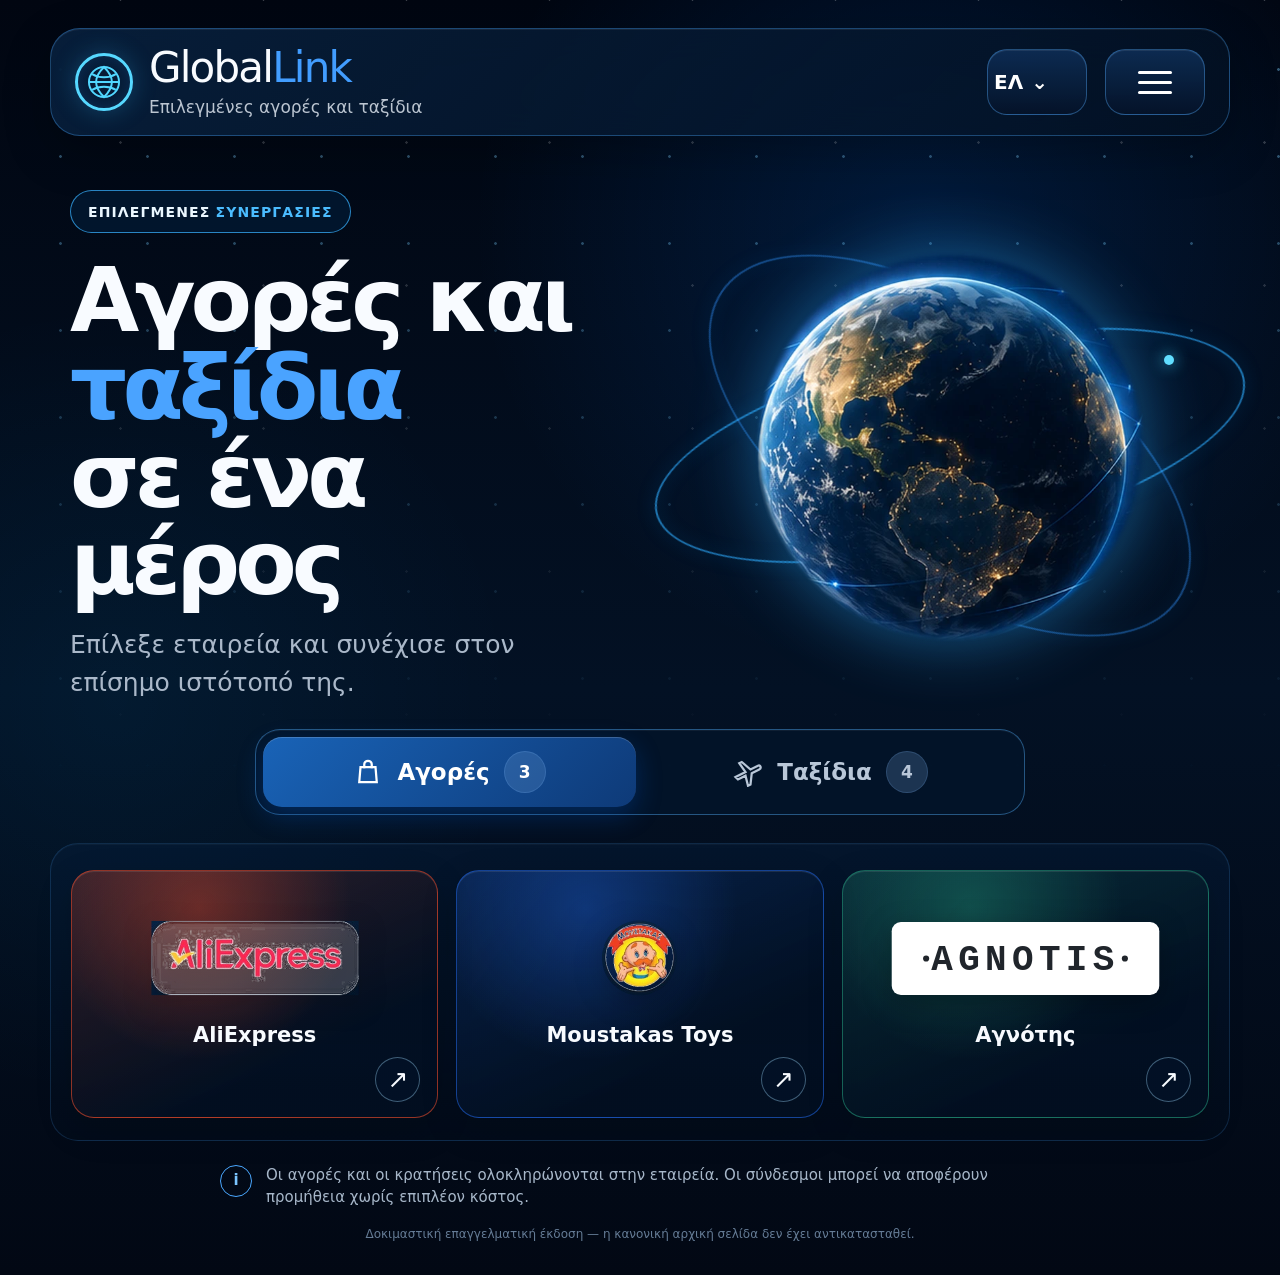
==== professional-preview/index.html @ a0461f08 "Προσθήκη επαγγελματικής δοκιμαστικής έκδοσης" ====
<!doctype html>
<html lang="el">
<head>
  <meta charset="utf-8">
  <meta name="viewport" content="width=device-width, initial-scale=1, viewport-fit=cover">
  <meta name="theme-color" content="#020b18">
  <meta name="description" content="GlobalLink — Επιλεγμένες αγορές και ταξίδια σε ένα μέρος.">
  <title>GlobalLink — Αγορές & Ταξίδια</title>

  <style>
    :root{
      --bg:#020814;
      --panel:rgba(6,27,55,.78);
      --line:rgba(75,171,255,.34);
      --strong-line:rgba(93,202,255,.70);
      --text:#f8fbff;
      --muted:#aab8c9;
      --blue:#399dff;
      --cyan:#55dcff;
      --ease:cubic-bezier(.2,.8,.2,1);
    }

    *{box-sizing:border-box}

    html{scroll-behavior:smooth}

    body{
      margin:0;
      min-height:100vh;
      color:var(--text);
      font-family:Inter,ui-sans-serif,system-ui,-apple-system,BlinkMacSystemFont,"Segoe UI",Arial,sans-serif;
      background:
        radial-gradient(circle at 72% 18%,rgba(0,116,255,.16),transparent 28rem),
        radial-gradient(circle at 9% 55%,rgba(0,180,255,.06),transparent 25rem),
        linear-gradient(180deg,#010611 0%,#031124 54%,#020814 100%);
      overflow-x:hidden;
    }

    body::before{
      content:"";
      position:fixed;
      inset:0;
      z-index:-1;
      pointer-events:none;
      opacity:.58;
      background-image:
        radial-gradient(circle,rgba(124,207,255,.78) 0 1px,transparent 1.7px),
        radial-gradient(circle,rgba(255,255,255,.40) 0 1px,transparent 1.5px);
      background-size:87px 87px,143px 143px;
      background-position:17px 26px,49px 71px;
      mask-image:linear-gradient(to bottom,#000,transparent 88%);
      animation:stars 55s linear infinite;
    }

    @keyframes stars{
      to{background-position:104px 113px,192px 214px}
    }

    a{color:inherit;text-decoration:none}
    button{font:inherit}

    .page{
      width:min(1180px,calc(100% - 34px));
      margin:0 auto;
      padding:28px 0 34px;
      position:relative;
    }

    .topbar{
      min-height:104px;
      display:flex;
      align-items:center;
      justify-content:space-between;
      gap:20px;
      padding:18px 24px;
      border:1px solid var(--line);
      border-radius:30px;
      background:linear-gradient(135deg,rgba(8,34,65,.84),rgba(3,17,35,.70));
      box-shadow:inset 0 1px 0 rgba(255,255,255,.07),0 16px 46px rgba(0,0,0,.25);
      backdrop-filter:blur(18px);
    }

    .brand{
      display:flex;
      align-items:center;
      gap:16px;
      min-width:0;
    }

    .brand-mark{
      width:58px;
      height:58px;
      flex:0 0 auto;
      display:grid;
      place-items:center;
      border-radius:50%;
      border:3px solid #56d8ff;
      color:#51d7ff;
      box-shadow:0 0 25px rgba(53,190,255,.25),inset 0 0 14px rgba(45,145,255,.15);
    }

    .brand-mark svg{width:38px;height:38px}

    .brand-title{
      margin:0;
      font-size:clamp(28px,4vw,42px);
      line-height:1;
      font-weight:520;
      letter-spacing:-1.8px;
      white-space:nowrap;
    }

    .brand-title span{color:#429dff}

    .brand-subtitle{
      margin:8px 0 0;
      color:#bbc5d1;
      font-size:17px;
    }

    .actions{
      display:flex;
      align-items:center;
      gap:18px;
    }

    .control{
      height:66px;
      min-width:100px;
      border:1px solid rgba(84,175,255,.38);
      border-radius:20px;
      color:#fff;
      background:linear-gradient(180deg,rgba(15,49,91,.82),rgba(5,20,42,.88));
      box-shadow:inset 0 1px 0 rgba(255,255,255,.08);
      display:grid;
      place-items:center;
      cursor:pointer;
      -webkit-tap-highlight-color:transparent;
    }

    .language{
      display:flex;
      gap:8px;
      align-items:center;
      font-size:20px;
      font-weight:750;
    }

    .menu-lines{
      width:34px;
      display:grid;
      gap:7px;
    }

    .menu-lines i{
      height:3px;
      border-radius:10px;
      background:#fff;
      display:block;
    }

    .hero{
      display:grid;
      grid-template-columns:minmax(0,1fr) minmax(380px,.92fr);
      align-items:center;
      gap:54px;
      min-height:440px;
      padding:54px 20px 28px;
    }

    .eyebrow{
      display:inline-flex;
      align-items:center;
      height:43px;
      padding:0 17px;
      border:1px solid rgba(58,178,255,.72);
      border-radius:999px;
      color:#eaf7ff;
      background:rgba(3,29,59,.62);
      font-size:14px;
      font-weight:800;
      letter-spacing:.08em;
    }

    .eyebrow b{
      margin-left:5px;
      color:#4bbcff;
    }

    .hero h1{
      max-width:620px;
      margin:24px 0 18px;
      font-size:clamp(54px,7vw,90px);
      line-height:.98;
      letter-spacing:-.055em;
      font-weight:770;
    }

    .hero h1 span{
      display:block;
      color:#4aa3ff;
    }

    .hero p{
      max-width:540px;
      margin:0;
      color:var(--muted);
      font-size:clamp(18px,2.1vw,25px);
      line-height:1.5;
    }

    .globe-stage{
      position:relative;
      min-height:390px;
      display:grid;
      place-items:center;
    }

    .globe{
      position:relative;
      z-index:3;
      width:min(410px,42vw);
      aspect-ratio:1;
      border-radius:50%;
      filter:drop-shadow(0 0 34px rgba(43,174,255,.48));
      animation:earthTurn 42s linear infinite,earthFloat 6s ease-in-out infinite;
      user-select:none;
      pointer-events:none;
    }

    @keyframes earthTurn{
      to{transform:rotate(360deg)}
    }

    @keyframes earthFloat{
      50%{translate:0 -8px}
    }

    .orbit{
      position:absolute;
      z-index:2;
      width:116%;
      height:48%;
      border:2px solid rgba(48,174,255,.64);
      border-radius:50%;
      transform:rotate(-13deg);
      filter:drop-shadow(0 0 8px rgba(0,150,255,.64));
      animation:orbitPulse 5s ease-in-out infinite;
    }

    .orbit.second{
      width:106%;
      height:66%;
      transform:rotate(34deg);
      border-color:rgba(52,149,255,.42);
      animation-delay:-2.5s;
    }

    @keyframes orbitPulse{
      50%{opacity:.55;filter:drop-shadow(0 0 14px rgba(0,170,255,.75))}
    }

    .orbit-dot{
      position:absolute;
      z-index:4;
      top:28%;
      right:7%;
      width:10px;
      height:10px;
      border-radius:50%;
      background:#61deff;
      box-shadow:0 0 15px #37cfff;
    }

    .tabs{
      width:min(770px,100%);
      margin:0 auto 28px;
      display:grid;
      grid-template-columns:1fr 1fr;
      gap:8px;
      padding:7px;
      border:1px solid rgba(86,178,255,.42);
      border-radius:25px;
      background:rgba(4,21,43,.72);
      box-shadow:inset 0 1px 0 rgba(255,255,255,.05);
    }

    .tab{
      min-height:70px;
      border:0;
      border-radius:19px;
      color:#b9c7d8;
      background:transparent;
      display:flex;
      align-items:center;
      justify-content:center;
      gap:14px;
      font-size:23px;
      font-weight:750;
      cursor:pointer;
      transition:.3s var(--ease);
      -webkit-tap-highlight-color:transparent;
    }

    .tab.active{
      color:#fff;
      background:linear-gradient(135deg,#1963b7,#0e3a78);
      box-shadow:inset 0 1px 0 rgba(255,255,255,.18),0 9px 26px rgba(0,94,219,.28);
    }

    .tab svg{width:30px;height:30px}

    .count{
      min-width:42px;
      height:42px;
      padding:0 12px;
      display:grid;
      place-items:center;
      border-radius:999px;
      background:rgba(112,160,214,.24);
      border:1px solid rgba(127,189,255,.18);
      font-size:17px;
    }

    .partners{
      padding:26px 20px 22px;
      border:1px solid rgba(73,160,241,.18);
      border-radius:28px;
      background:linear-gradient(180deg,rgba(6,30,60,.46),rgba(3,15,31,.38));
      box-shadow:inset 0 1px 0 rgba(255,255,255,.03);
    }

    .grid{
      display:grid;
      gap:18px;
      animation:panelIn .38s var(--ease);
    }

    .shopping{grid-template-columns:repeat(3,1fr)}
    .travel{grid-template-columns:repeat(2,1fr)}
    .grid[hidden]{display:none}

    @keyframes panelIn{
      from{opacity:0;transform:translateY(10px)}
      to{opacity:1;transform:none}
    }

    .card{
      --accent:40,151,255;
      position:relative;
      min-height:248px;
      padding:26px 26px 58px;
      overflow:hidden;
      isolation:isolate;
      display:flex;
      flex-direction:column;
      align-items:center;
      justify-content:center;
      border:1px solid rgba(var(--accent),.58);
      border-radius:23px;
      background:
        radial-gradient(circle at 35% 15%,rgba(var(--accent),.34),transparent 48%),
        linear-gradient(155deg,rgba(var(--accent),.20),rgba(2,16,34,.88) 70%);
      box-shadow:inset 0 1px 0 rgba(255,255,255,.09),0 12px 35px rgba(0,0,0,.18);
      transition:.32s var(--ease);
      -webkit-tap-highlight-color:transparent;
    }

    .card::before{
      content:"";
      position:absolute;
      inset:0;
      pointer-events:none;
      background:linear-gradient(115deg,transparent 18%,rgba(255,255,255,.11) 34%,transparent 48%);
      transform:translateX(-120%);
      transition:transform .7s var(--ease);
    }

    .card:hover{
      transform:translateY(-5px);
      filter:brightness(1.06);
      box-shadow:inset 0 1px 0 rgba(255,255,255,.13),0 18px 38px rgba(0,0,0,.28),0 0 28px rgba(var(--accent),.11);
    }

    .card:hover::before{transform:translateX(120%)}
    .card:active{transform:scale(.98)}

    .logo{
      width:min(86%,270px);
      height:98px;
      display:grid;
      place-items:center;
    }

    .logo img{
      max-width:100%;
      max-height:82px;
      object-fit:contain;
      filter:drop-shadow(0 8px 14px rgba(0,0,0,.28));
    }

    .company{
      margin-top:16px;
      font-size:21px;
      font-weight:650;
      text-align:center;
    }

    .go{
      position:absolute;
      right:17px;
      bottom:15px;
      width:45px;
      height:45px;
      border:1px solid rgba(161,218,255,.38);
      border-radius:50%;
      display:grid;
      place-items:center;
      font-size:25px;
      background:rgba(3,20,42,.48);
    }

    .info{
      max-width:840px;
      margin:24px auto 0;
      display:flex;
      align-items:flex-start;
      justify-content:center;
      gap:14px;
      color:#a7b7c9;
      font-size:15px;
      line-height:1.45;
    }

    .info i{
      width:32px;
      height:32px;
      flex:0 0 auto;
      display:grid;
      place-items:center;
      border:1px solid #4ba8ff;
      border-radius:50%;
      color:#7bc5ff;
      font-style:normal;
      font-weight:800;
    }

    .preview-note{
      margin:18px 0 0;
      color:#657c96;
      text-align:center;
      font-size:12px;
    }

    @media(max-width:820px){
      .page{
        width:min(100% - 22px,680px);
        padding-top:12px;
      }

      .topbar{
        min-height:82px;
        padding:12px 14px;
        border-radius:24px;
      }

      .brand-mark{width:48px;height:48px}
      .brand-mark svg{width:31px;height:31px}
      .brand-title{font-size:29px;letter-spacing:-1.2px}
      .brand-subtitle{font-size:14px;margin-top:5px}

      .actions{gap:9px}

      .control{
        width:68px;
        min-width:68px;
        height:58px;
        border-radius:17px;
      }

      .language{font-size:17px}

      .hero{
        grid-template-columns:1fr;
        gap:8px;
        padding:35px 12px 18px;
      }

      .eyebrow{
        height:37px;
        padding:0 13px;
        font-size:12px;
      }

      .hero h1{
        max-width:500px;
        margin:18px 0 14px;
        font-size:clamp(46px,13vw,66px);
      }

      .hero p{
        max-width:480px;
        font-size:18px;
      }

      .globe-stage{
        min-height:285px;
        margin-top:-18px;
      }

      .globe{width:min(290px,72vw)}

      .tabs{
        margin-top:2px;
        border-radius:22px;
      }

      .tab{
        min-height:62px;
        gap:10px;
        font-size:19px;
      }

      .tab svg{width:25px;height:25px}
      .count{height:36px;min-width:36px;font-size:15px}

      .partners{
        padding:15px;
        border-radius:24px;
      }

      .shopping,.travel{grid-template-columns:1fr}

      .card{
        min-height:148px;
        padding:18px 76px 18px 22px;
        flex-direction:row;
        justify-content:flex-start;
        gap:18px;
        border-radius:20px;
      }

      .logo{
        width:150px;
        height:76px;
        flex:0 0 150px;
      }

      .logo img{max-height:64px}

      .company{
        margin:0;
        font-size:18px;
        text-align:left;
      }

      .info{
        padding:0 9px;
        margin-top:18px;
        font-size:13px;
      }
    }

    @media(max-width:480px){
      .brand-subtitle{display:none}
      .brand-title{font-size:27px}
      .brand-mark{width:44px;height:44px}
      .control{width:56px;min-width:56px;height:54px}
      .topbar{gap:8px}
      .hero{padding-left:6px;padding-right:6px}
      .hero h1{font-size:45px}
      .hero p{font-size:16px}
      .globe-stage{min-height:250px}
      .globe{width:240px}
      .tab{font-size:17px}

      .card{
        min-height:140px;
        padding-right:56px;
        gap:12px;
      }

      .logo{
        width:120px;
        flex-basis:120px;
      }

      .company{font-size:16px}

      .go{
        right:11px;
        bottom:11px;
        width:39px;
        height:39px;
      }
    }

    @media(prefers-reduced-motion:reduce){
      *,*::before,*::after{
        animation:none!important;
        transition:none!important;
      }
    }
  </style>
</head>

<body>
  <main class="page">
    <header class="topbar">
      <div class="brand">
        <div class="brand-mark" aria-hidden="true">
          <svg viewBox="0 0 48 48" fill="none" stroke="currentColor" stroke-width="2.5">
            <circle cx="24" cy="24" r="19"/>
            <path d="M5 24h38M24 5c7 7 10 13 10 19s-3 12-10 19c-7-7-10-13-10-19S17 12 24 5z"/>
            <path d="M9 14c5 3 10 4 15 4s10-1 15-4M9 34c5-3 10-4 15-4s10 1 15 4"/>
          </svg>
        </div>

        <div>
          <h1 class="brand-title">Global<span>Link</span></h1>
          <p class="brand-subtitle">Επιλεγμένες αγορές και ταξίδια</p>
        </div>
      </div>

      <div class="actions">
        <button class="control language" type="button" aria-label="Επιλογή γλώσσας">ΕΛ <span>⌄</span></button>

        <button class="control" type="button" aria-label="Μενού">
          <span class="menu-lines"><i></i><i></i><i></i></span>
        </button>
      </div>
    </header>

    <section class="hero">
      <div>
        <div class="eyebrow">ΕΠΙΛΕΓΜΕΝΕΣ <b>ΣΥΝΕΡΓΑΣΙΕΣ</b></div>
        <h1>Αγορές και <span>ταξίδια</span> σε ένα μέρος</h1>
        <p>Επίλεξε εταιρεία και συνέχισε στον επίσημο ιστότοπό της.</p>
      </div>

      <div class="globe-stage" aria-label="Περιστρεφόμενη Γη">
        <span class="orbit"></span>
        <span class="orbit second"></span>
        <span class="orbit-dot"></span>
        <img class="globe" src="assets/earth.webp" alt="Περιστρεφόμενη Γη">
      </div>
    </section>

    <section class="tabs" aria-label="Κατηγορίες">
      <button class="tab active" type="button" data-target="shopping" aria-selected="true">
        <svg viewBox="0 0 24 24" fill="none" stroke="currentColor" stroke-width="1.8">
          <path d="M6 8h12l1 12H5L6 8z"/>
          <path d="M9 9V6a3 3 0 0 1 6 0v3"/>
        </svg>
        Αγορές <span class="count">3</span>
      </button>

      <button class="tab" type="button" data-target="travel" aria-selected="false">
        <svg viewBox="0 0 24 24" fill="none" stroke="currentColor" stroke-width="1.8">
          <path d="m2 16 8-4-5-7 2-1 7 6 6-3c2-1 3 2 1 3l-6 3-1 9-2 1-2-8-6 3-2-2z"/>
        </svg>
        Ταξίδια <span class="count">4</span>
      </button>
    </section>

    <section class="partners">
      <div class="grid shopping" id="shopping">
        <a class="card" href="https://www.aliexpress.com/" target="_blank" rel="noopener sponsored" style="--accent:244,78,43" aria-label="Άνοιγμα AliExpress">
          <div class="logo"><img src="../assets/logos/aliexpress.png" alt="AliExpress"></div>
          <div class="company">AliExpress</div>
          <span class="go">↗</span>
        </a>

        <a class="card" href="https://www.moustakastoys.gr/" target="_blank" rel="noopener sponsored" style="--accent:33,102,228" aria-label="Άνοιγμα Moustakas Toys">
          <div class="logo"><img src="../assets/logos/moustakas.png" alt="Moustakas Toys"></div>
          <div class="company">Moustakas Toys</div>
          <span class="go">↗</span>
        </a>

        <a class="card" href="#" target="_blank" rel="noopener sponsored" style="--accent:37,159,126" aria-label="Άνοιγμα Αγνότης">
          <div class="logo"><img src="../assets/logos/agnotis.svg" alt="Αγνότης"></div>
          <div class="company">Αγνότης</div>
          <span class="go">↗</span>
        </a>
      </div>

      <div class="grid travel" id="travel" hidden>
        <a class="card" href="https://el.aegeanair.com/" target="_blank" rel="noopener sponsored" style="--accent:43,112,232" aria-label="Άνοιγμα Aegean Airlines">
          <div class="logo"><img src="../assets/logos/aegean.png" alt="Aegean Airlines"></div>
          <div class="company">Aegean Airlines</div>
          <span class="go">↗</span>
        </a>

        <a class="card" href="https://www.olympicair.com/" target="_blank" rel="noopener sponsored" style="--accent:49,178,229" aria-label="Άνοιγμα Olympic Air">
          <div class="logo"><img src="../assets/logos/olympic-air.png" alt="Olympic Air"></div>
          <div class="company">Olympic Air</div>
          <span class="go">↗</span>
        </a>

        <a class="card" href="https://www.croatiaairlines.com/" target="_blank" rel="noopener sponsored" style="--accent:220,69,91" aria-label="Άνοιγμα Croatia Airlines">
          <div class="logo"><img src="../assets/logos/croatia-airlines.png" alt="Croatia Airlines"></div>
          <div class="company">Croatia Airlines</div>
          <span class="go">↗</span>
        </a>

        <a class="card" href="https://www.kiwi.com/" target="_blank" rel="noopener sponsored" style="--accent:30,181,188" aria-label="Άνοιγμα Kiwi.com">
          <div class="logo"><img src="../assets/logos/kiwi.svg" alt="Kiwi.com"></div>
          <div class="company">Kiwi.com</div>
          <span class="go">↗</span>
        </a>
      </div>
    </section>

    <div class="info">
      <i>i</i>
      <span>Οι αγορές και οι κρατήσεις ολοκληρώνονται στην εταιρεία. Οι σύνδεσμοι μπορεί να αποφέρουν προμήθεια χωρίς επιπλέον κόστος.</span>
    </div>

    <p class="preview-note">Δοκιμαστική επαγγελματική έκδοση — η κανονική αρχική σελίδα δεν έχει αντικατασταθεί.</p>
  </main>

  <script>
    const tabs = document.querySelectorAll(".tab");
    const panels = {
      shopping: document.getElementById("shopping"),
      travel: document.getElementById("travel")
    };

    tabs.forEach(tab => {
      tab.addEventListener("click", () => {
        tabs.forEach(item => {
          item.classList.remove("active");
          item.setAttribute("aria-selected", "false");
        });

        tab.classList.add("active");
        tab.setAttribute("aria-selected", "true");

        Object.values(panels).forEach(panel => panel.hidden = true);
        panels[tab.dataset.target].hidden = false;
      });
    });
  </script>
</body>
</html>
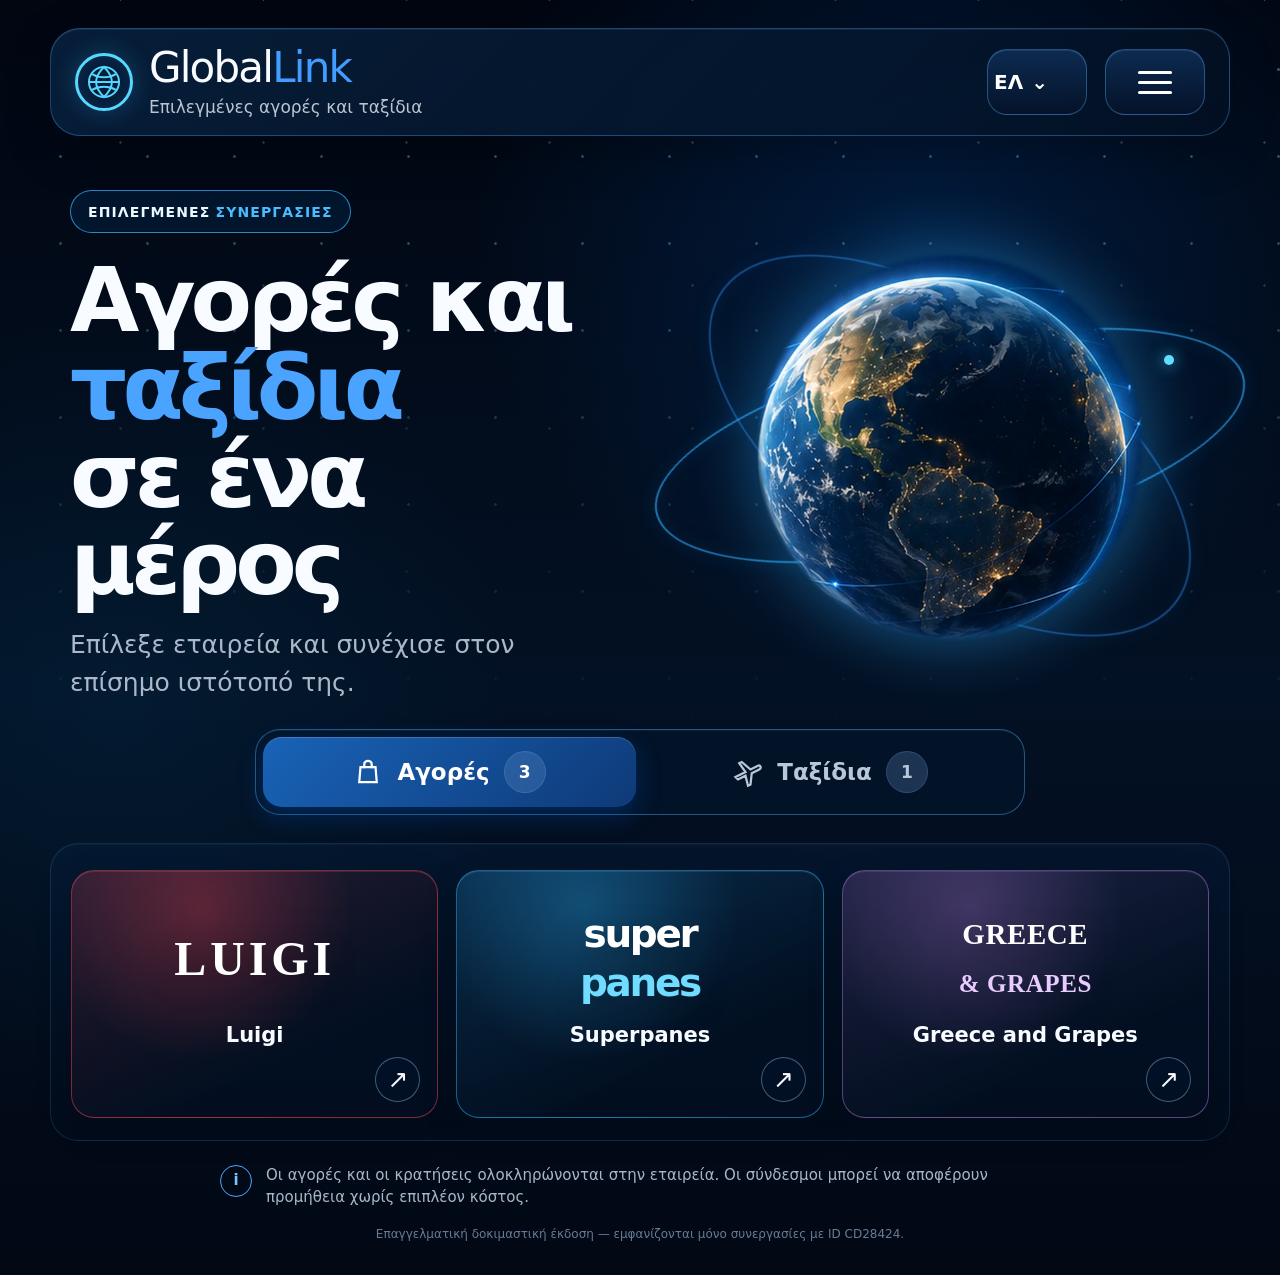
==== commit 36b1aac3: "Μόνο συνεργασίες με ID CD28424" ====
--- a/professional-preview/index.html
+++ b/professional-preview/index.html
@@ -452,6 +452,53 @@
       font-size:12px;
     }
 
+
+    .wordmark{
+      width:min(88%,270px);
+      height:98px;
+      display:grid;
+      place-items:center;
+      text-align:center;
+      color:#fff;
+      font-weight:900;
+      line-height:.9;
+      letter-spacing:-.05em;
+      filter:drop-shadow(0 8px 14px rgba(0,0,0,.28));
+    }
+
+    .luigi{
+      font-family:Georgia,"Times New Roman",serif;
+      font-size:48px;
+      letter-spacing:.08em;
+    }
+
+    .superpanes{
+      font-size:39px;
+      letter-spacing:-.06em;
+    }
+
+    .superpanes span{color:#70dcff}
+
+    .grapes{
+      font-family:Georgia,"Times New Roman",serif;
+      font-size:29px;
+      line-height:1;
+      letter-spacing:.02em;
+    }
+
+    .grapes span{
+      color:#e8cbff;
+      font-size:25px;
+    }
+
+    .letsferry{
+      font-size:42px;
+      letter-spacing:-.06em;
+    }
+
+    .letsferry span{color:#64d8ff}
+
+
     @media(max-width:820px){
       .page{
         width:min(100% - 22px,680px);
@@ -659,53 +706,41 @@
         <svg viewBox="0 0 24 24" fill="none" stroke="currentColor" stroke-width="1.8">
           <path d="m2 16 8-4-5-7 2-1 7 6 6-3c2-1 3 2 1 3l-6 3-1 9-2 1-2-8-6 3-2-2z"/>
         </svg>
-        Ταξίδια <span class="count">4</span>
+        Ταξίδια <span class="count">1</span>
       </button>
     </section>
 
     <section class="partners">
+
       <div class="grid shopping" id="shopping">
-        <a class="card" href="https://www.aliexpress.com/" target="_blank" rel="noopener sponsored" style="--accent:244,78,43" aria-label="Άνοιγμα AliExpress">
-          <div class="logo"><img src="../assets/logos/aliexpress.png" alt="AliExpress"></div>
-          <div class="company">AliExpress</div>
+        <a class="card" href="https://go.linkwi.se/z/11625-0/CD28424/?lnkurl=https%3A%2F%2Fwww.luigi.com.gr%2F" target="_blank" rel="noopener sponsored"
+           style="--accent:212,61,76" aria-label="Άνοιγμα Luigi">
+          <div class="logo wordmark luigi">LUIGI</div>
+          <div class="company">Luigi</div>
           <span class="go">↗</span>
         </a>
 
-        <a class="card" href="https://www.moustakastoys.gr/" target="_blank" rel="noopener sponsored" style="--accent:33,102,228" aria-label="Άνοιγμα Moustakas Toys">
-          <div class="logo"><img src="../assets/logos/moustakas.png" alt="Moustakas Toys"></div>
-          <div class="company">Moustakas Toys</div>
+        <a class="card" href="https://go.linkwi.se/z/12056-0/CD28424/?lnkurl=https%3A%2F%2Fsuperpanes.gr%2F" target="_blank" rel="noopener sponsored"
+           style="--accent:40,157,222" aria-label="Άνοιγμα Superpanes">
+          <div class="logo wordmark superpanes">super<span>panes</span></div>
+          <div class="company">Superpanes</div>
           <span class="go">↗</span>
         </a>
 
-        <a class="card" href="#" target="_blank" rel="noopener sponsored" style="--accent:37,159,126" aria-label="Άνοιγμα Αγνότης">
-          <div class="logo"><img src="../assets/logos/agnotis.svg" alt="Αγνότης"></div>
-          <div class="company">Αγνότης</div>
+        <a class="card" href="https://go.linkwi.se/z/12365-0/CD28424/?lnkurl=https%3A%2F%2Fwww.greeceandgrapes.com%2F" target="_blank" rel="noopener sponsored"
+           style="--accent:150,104,184" aria-label="Άνοιγμα Greece and Grapes">
+          <div class="logo wordmark grapes">GREECE<br><span>&amp; GRAPES</span></div>
+          <div class="company">Greece and Grapes</div>
           <span class="go">↗</span>
         </a>
       </div>
 
+
       <div class="grid travel" id="travel" hidden>
-        <a class="card" href="https://el.aegeanair.com/" target="_blank" rel="noopener sponsored" style="--accent:43,112,232" aria-label="Άνοιγμα Aegean Airlines">
-          <div class="logo"><img src="../assets/logos/aegean.png" alt="Aegean Airlines"></div>
-          <div class="company">Aegean Airlines</div>
-          <span class="go">↗</span>
-        </a>
-
-        <a class="card" href="https://www.olympicair.com/" target="_blank" rel="noopener sponsored" style="--accent:49,178,229" aria-label="Άνοιγμα Olympic Air">
-          <div class="logo"><img src="../assets/logos/olympic-air.png" alt="Olympic Air"></div>
-          <div class="company">Olympic Air</div>
-          <span class="go">↗</span>
-        </a>
-
-        <a class="card" href="https://www.croatiaairlines.com/" target="_blank" rel="noopener sponsored" style="--accent:220,69,91" aria-label="Άνοιγμα Croatia Airlines">
-          <div class="logo"><img src="../assets/logos/croatia-airlines.png" alt="Croatia Airlines"></div>
-          <div class="company">Croatia Airlines</div>
-          <span class="go">↗</span>
-        </a>
-
-        <a class="card" href="https://www.kiwi.com/" target="_blank" rel="noopener sponsored" style="--accent:30,181,188" aria-label="Άνοιγμα Kiwi.com">
-          <div class="logo"><img src="../assets/logos/kiwi.svg" alt="Kiwi.com"></div>
-          <div class="company">Kiwi.com</div>
+        <a class="card" href="https://go.linkwi.se/z/11739-0/CD28424/?lnkurl=https%3A%2F%2Fwww.letsferry.com%2Fel" target="_blank" rel="noopener sponsored"
+           style="--accent:40,153,226" aria-label="Άνοιγμα LetsFerry">
+          <div class="logo wordmark letsferry">lets<span>ferry</span></div>
+          <div class="company">LetsFerry</div>
           <span class="go">↗</span>
         </a>
       </div>
@@ -716,7 +751,7 @@
       <span>Οι αγορές και οι κρατήσεις ολοκληρώνονται στην εταιρεία. Οι σύνδεσμοι μπορεί να αποφέρουν προμήθεια χωρίς επιπλέον κόστος.</span>
     </div>
 
-    <p class="preview-note">Δοκιμαστική επαγγελματική έκδοση — η κανονική αρχική σελίδα δεν έχει αντικατασταθεί.</p>
+    <p class="preview-note">Επαγγελματική δοκιμαστική έκδοση — εμφανίζονται μόνο συνεργασίες με ID CD28424.</p>
   </main>
 
   <script>
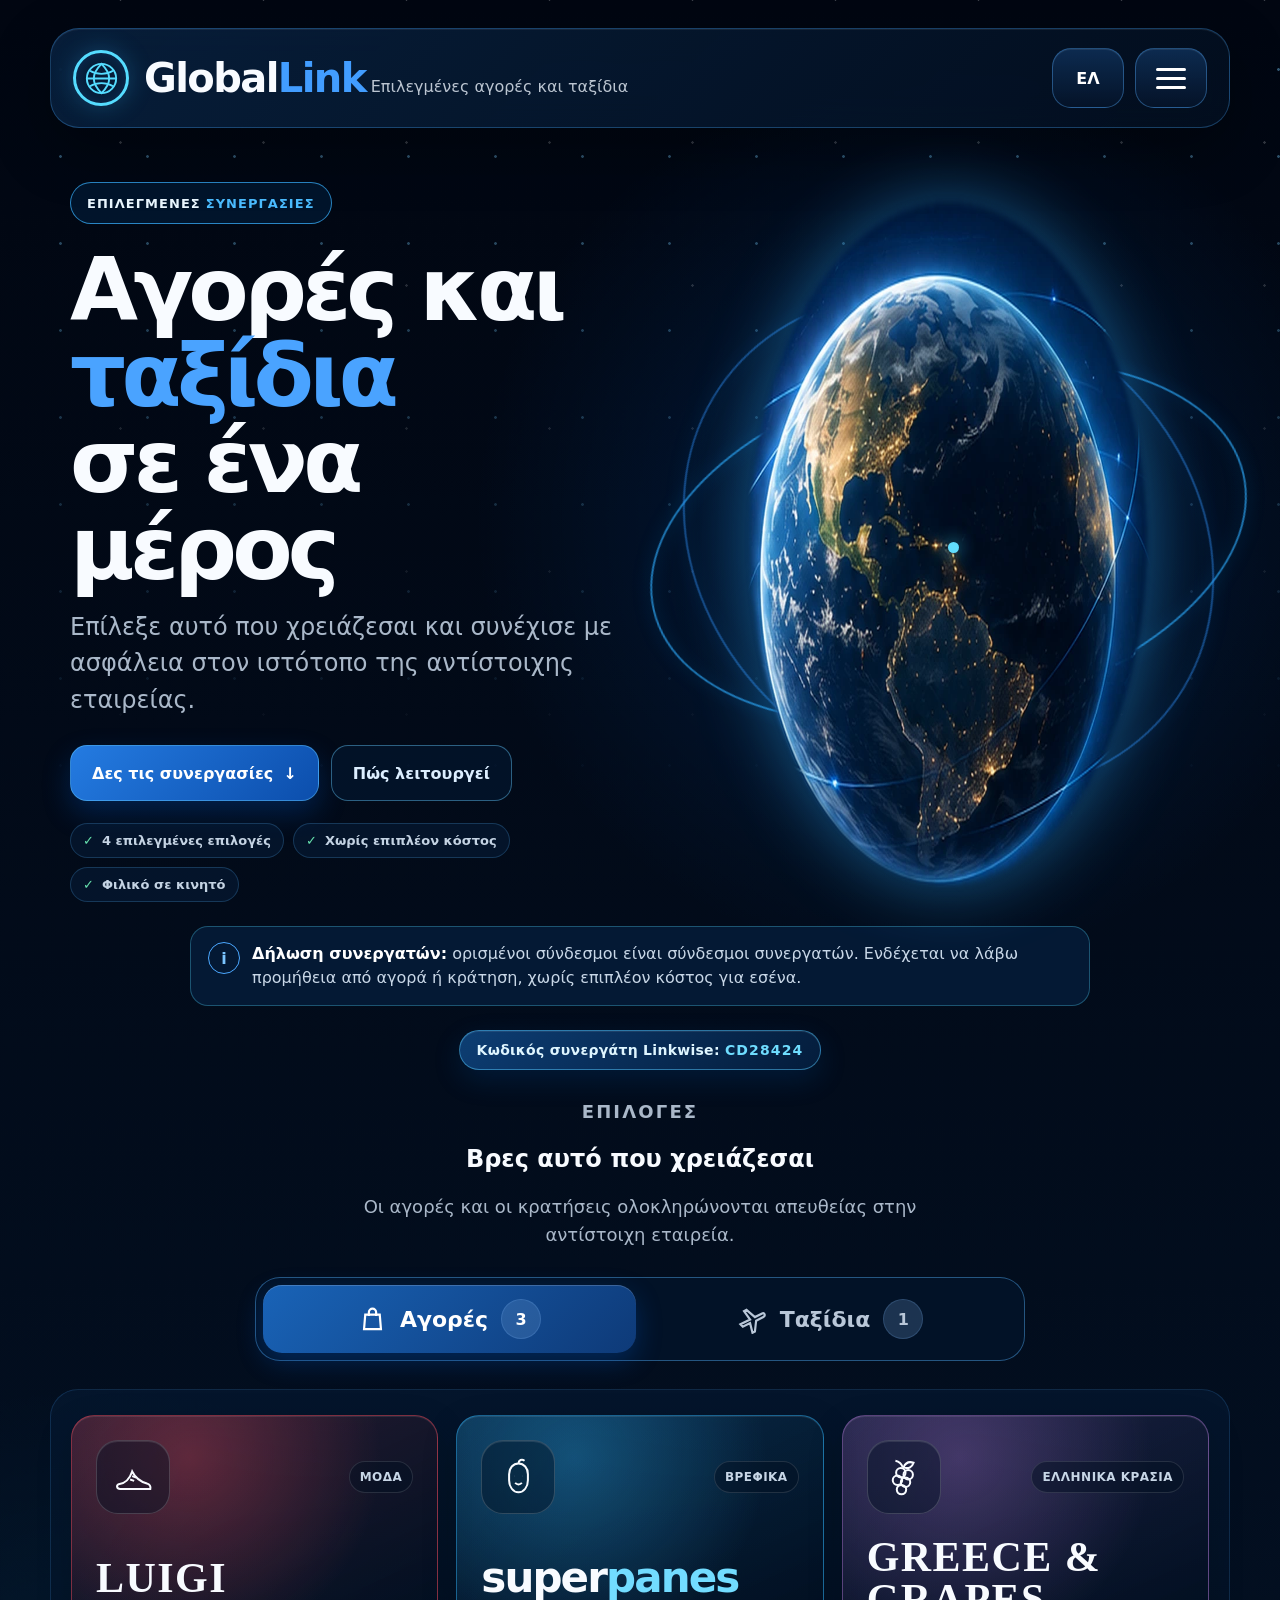
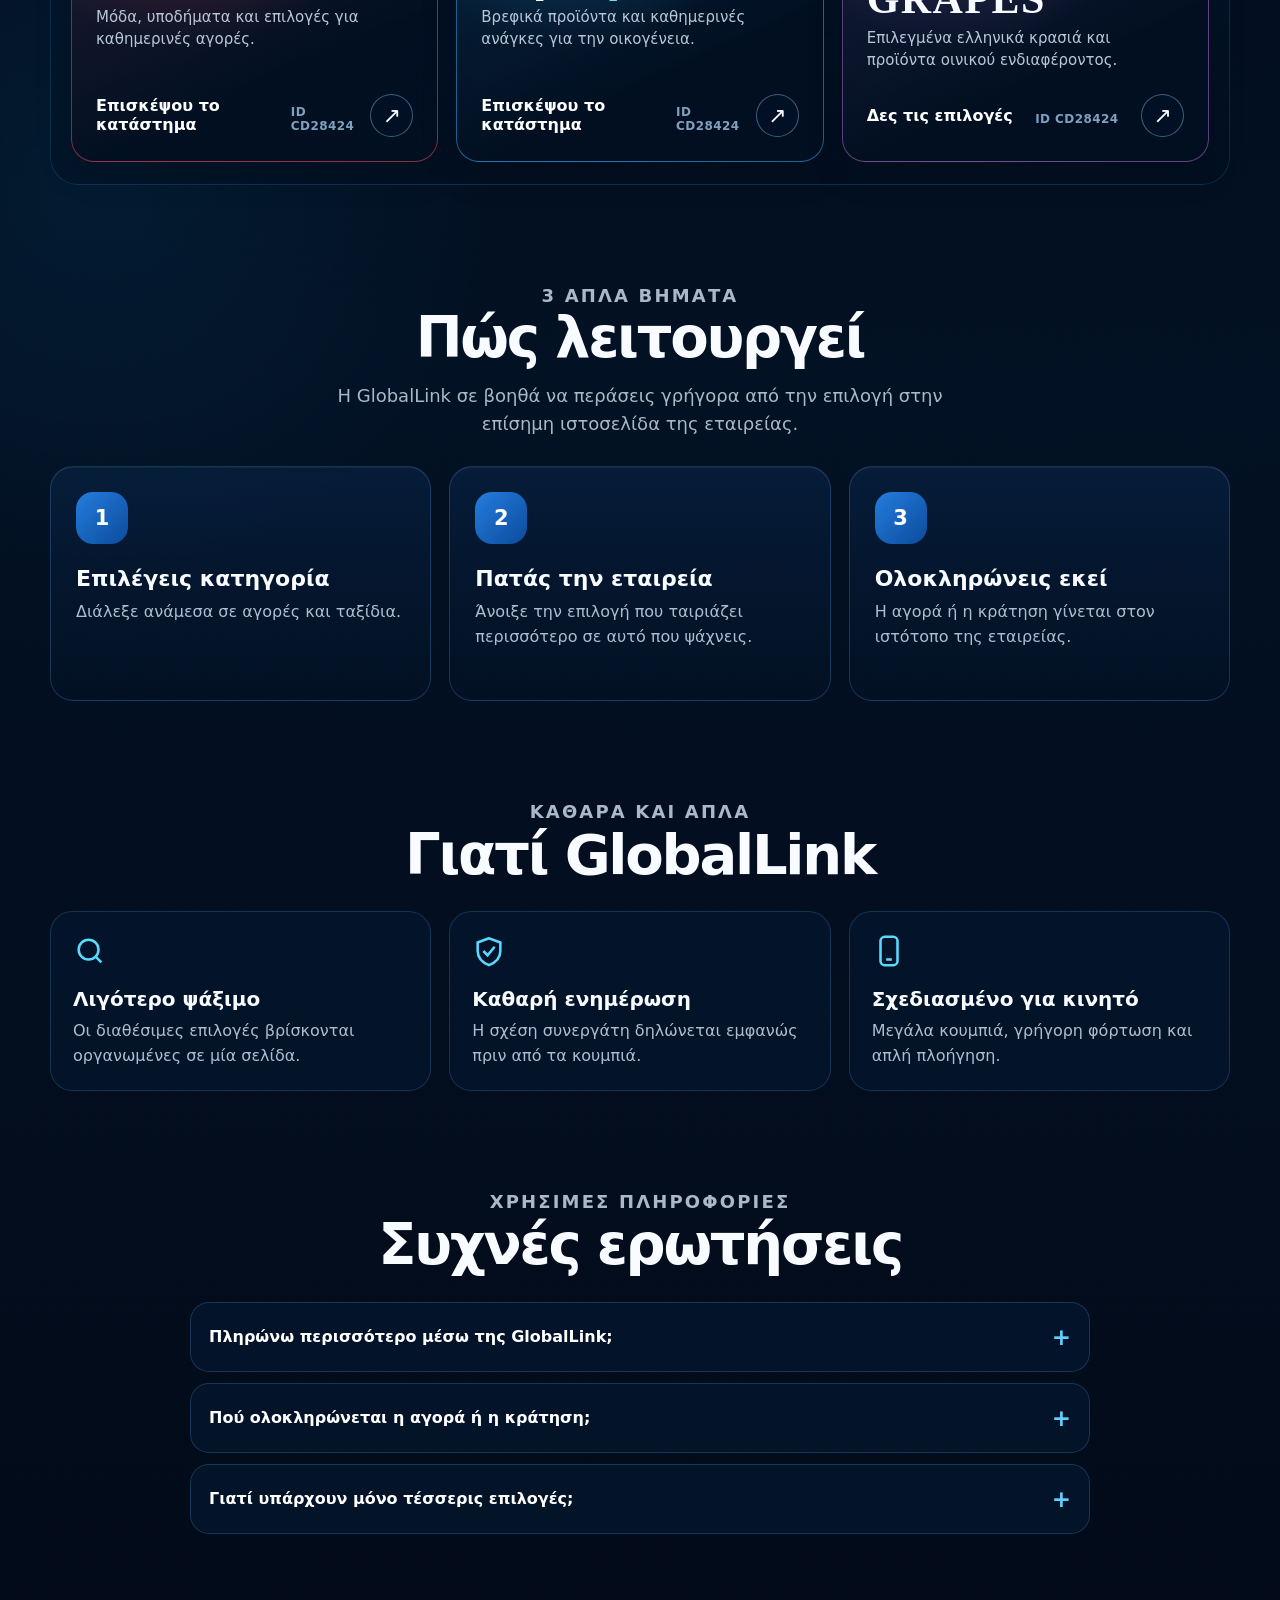
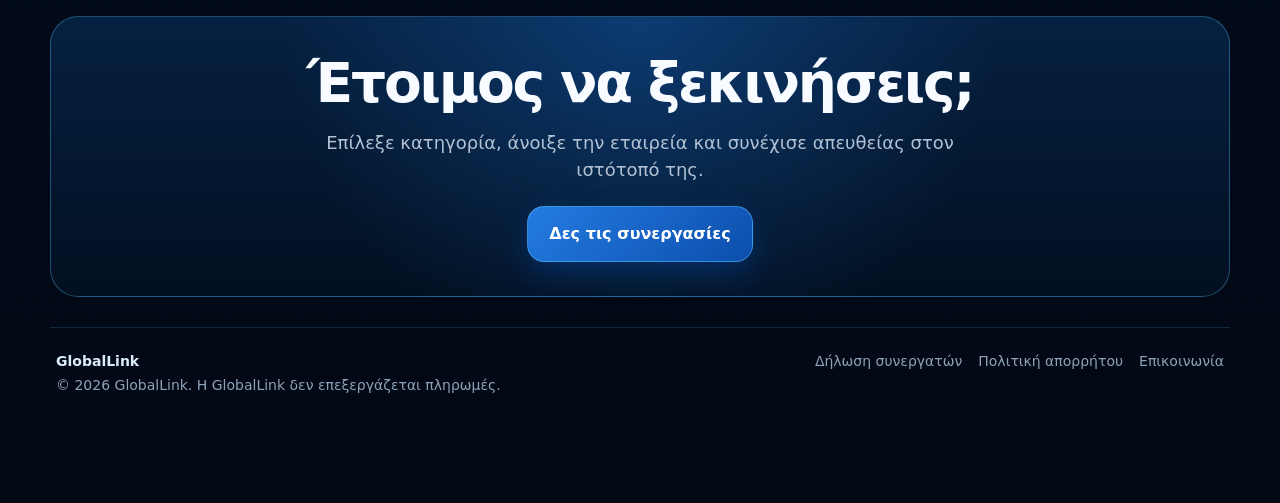
==== commit 00d54c8f: "Διόρθωση περιστροφής Γης και εμφάνιση ID CD28424" ====
--- a/professional-preview/index.html
+++ b/professional-preview/index.html
@@ -2,779 +2,258 @@
 <html lang="el">
 <head>
   <meta charset="utf-8">
-  <meta name="viewport" content="width=device-width, initial-scale=1, viewport-fit=cover">
-  <meta name="theme-color" content="#020b18">
-  <meta name="description" content="GlobalLink — Επιλεγμένες αγορές και ταξίδια σε ένα μέρος.">
+  <meta name="viewport" content="width=device-width,initial-scale=1,viewport-fit=cover">
+  <meta name="theme-color" content="#020814">
+  <meta name="description" content="GlobalLink — Επιλεγμένες αγορές και ταξίδια σε ένα μέρος. Δες Luigi, Superpanes, Greece and Grapes και LetsFerry.">
+  <meta name="robots" content="index,follow,max-image-preview:large">
+  <link rel="canonical" href="https://moschidismoschos-hash.github.io/globallink/professional-preview/">
+  <link rel="icon" href="assets/favicon.svg" type="image/svg+xml">
+  <link rel="manifest" href="site.webmanifest">
+  <meta property="og:type" content="website">
+  <meta property="og:locale" content="el_GR">
+  <meta property="og:site_name" content="GlobalLink">
+  <meta property="og:title" content="GlobalLink — Αγορές και ταξίδια σε ένα μέρος">
+  <meta property="og:description" content="Επιλεγμένοι σύνδεσμοι συνεργατών για αγορές και ταξίδια.">
+  <meta property="og:url" content="https://moschidismoschos-hash.github.io/globallink/professional-preview/">
+  <meta property="og:image" content="https://moschidismoschos-hash.github.io/globallink/professional-preview/assets/og-image.jpg">
+  <meta name="twitter:card" content="summary_large_image">
+  <meta name="twitter:title" content="GlobalLink — Αγορές και ταξίδια">
+  <meta name="twitter:description" content="Επιλεγμένοι σύνδεσμοι συνεργατών σε μία καθαρή σελίδα.">
+  <meta name="twitter:image" content="https://moschidismoschos-hash.github.io/globallink/professional-preview/assets/og-image.jpg">
   <title>GlobalLink — Αγορές & Ταξίδια</title>
-
-  <style>
-    :root{
-      --bg:#020814;
-      --panel:rgba(6,27,55,.78);
-      --line:rgba(75,171,255,.34);
-      --strong-line:rgba(93,202,255,.70);
-      --text:#f8fbff;
-      --muted:#aab8c9;
-      --blue:#399dff;
-      --cyan:#55dcff;
-      --ease:cubic-bezier(.2,.8,.2,1);
-    }
-
-    *{box-sizing:border-box}
-
-    html{scroll-behavior:smooth}
-
-    body{
-      margin:0;
-      min-height:100vh;
-      color:var(--text);
-      font-family:Inter,ui-sans-serif,system-ui,-apple-system,BlinkMacSystemFont,"Segoe UI",Arial,sans-serif;
-      background:
-        radial-gradient(circle at 72% 18%,rgba(0,116,255,.16),transparent 28rem),
-        radial-gradient(circle at 9% 55%,rgba(0,180,255,.06),transparent 25rem),
-        linear-gradient(180deg,#010611 0%,#031124 54%,#020814 100%);
-      overflow-x:hidden;
-    }
-
-    body::before{
-      content:"";
-      position:fixed;
-      inset:0;
-      z-index:-1;
-      pointer-events:none;
-      opacity:.58;
-      background-image:
-        radial-gradient(circle,rgba(124,207,255,.78) 0 1px,transparent 1.7px),
-        radial-gradient(circle,rgba(255,255,255,.40) 0 1px,transparent 1.5px);
-      background-size:87px 87px,143px 143px;
-      background-position:17px 26px,49px 71px;
-      mask-image:linear-gradient(to bottom,#000,transparent 88%);
-      animation:stars 55s linear infinite;
-    }
-
-    @keyframes stars{
-      to{background-position:104px 113px,192px 214px}
-    }
-
-    a{color:inherit;text-decoration:none}
-    button{font:inherit}
-
-    .page{
-      width:min(1180px,calc(100% - 34px));
-      margin:0 auto;
-      padding:28px 0 34px;
-      position:relative;
-    }
-
-    .topbar{
-      min-height:104px;
-      display:flex;
-      align-items:center;
-      justify-content:space-between;
-      gap:20px;
-      padding:18px 24px;
-      border:1px solid var(--line);
-      border-radius:30px;
-      background:linear-gradient(135deg,rgba(8,34,65,.84),rgba(3,17,35,.70));
-      box-shadow:inset 0 1px 0 rgba(255,255,255,.07),0 16px 46px rgba(0,0,0,.25);
-      backdrop-filter:blur(18px);
-    }
-
-    .brand{
-      display:flex;
-      align-items:center;
-      gap:16px;
-      min-width:0;
-    }
-
-    .brand-mark{
-      width:58px;
-      height:58px;
-      flex:0 0 auto;
-      display:grid;
-      place-items:center;
-      border-radius:50%;
-      border:3px solid #56d8ff;
-      color:#51d7ff;
-      box-shadow:0 0 25px rgba(53,190,255,.25),inset 0 0 14px rgba(45,145,255,.15);
-    }
-
-    .brand-mark svg{width:38px;height:38px}
-
-    .brand-title{
-      margin:0;
-      font-size:clamp(28px,4vw,42px);
-      line-height:1;
-      font-weight:520;
-      letter-spacing:-1.8px;
-      white-space:nowrap;
-    }
-
-    .brand-title span{color:#429dff}
-
-    .brand-subtitle{
-      margin:8px 0 0;
-      color:#bbc5d1;
-      font-size:17px;
-    }
-
-    .actions{
-      display:flex;
-      align-items:center;
-      gap:18px;
-    }
-
-    .control{
-      height:66px;
-      min-width:100px;
-      border:1px solid rgba(84,175,255,.38);
-      border-radius:20px;
-      color:#fff;
-      background:linear-gradient(180deg,rgba(15,49,91,.82),rgba(5,20,42,.88));
-      box-shadow:inset 0 1px 0 rgba(255,255,255,.08);
-      display:grid;
-      place-items:center;
-      cursor:pointer;
-      -webkit-tap-highlight-color:transparent;
-    }
-
-    .language{
-      display:flex;
-      gap:8px;
-      align-items:center;
-      font-size:20px;
-      font-weight:750;
-    }
-
-    .menu-lines{
-      width:34px;
-      display:grid;
-      gap:7px;
-    }
-
-    .menu-lines i{
-      height:3px;
-      border-radius:10px;
-      background:#fff;
-      display:block;
-    }
-
-    .hero{
-      display:grid;
-      grid-template-columns:minmax(0,1fr) minmax(380px,.92fr);
-      align-items:center;
-      gap:54px;
-      min-height:440px;
-      padding:54px 20px 28px;
-    }
-
-    .eyebrow{
-      display:inline-flex;
-      align-items:center;
-      height:43px;
-      padding:0 17px;
-      border:1px solid rgba(58,178,255,.72);
-      border-radius:999px;
-      color:#eaf7ff;
-      background:rgba(3,29,59,.62);
-      font-size:14px;
-      font-weight:800;
-      letter-spacing:.08em;
-    }
-
-    .eyebrow b{
-      margin-left:5px;
-      color:#4bbcff;
-    }
-
-    .hero h1{
-      max-width:620px;
-      margin:24px 0 18px;
-      font-size:clamp(54px,7vw,90px);
-      line-height:.98;
-      letter-spacing:-.055em;
-      font-weight:770;
-    }
-
-    .hero h1 span{
-      display:block;
-      color:#4aa3ff;
-    }
-
-    .hero p{
-      max-width:540px;
-      margin:0;
-      color:var(--muted);
-      font-size:clamp(18px,2.1vw,25px);
-      line-height:1.5;
-    }
-
-    .globe-stage{
-      position:relative;
-      min-height:390px;
-      display:grid;
-      place-items:center;
-    }
-
-    .globe{
-      position:relative;
-      z-index:3;
-      width:min(410px,42vw);
-      aspect-ratio:1;
-      border-radius:50%;
-      filter:drop-shadow(0 0 34px rgba(43,174,255,.48));
-      animation:earthTurn 42s linear infinite,earthFloat 6s ease-in-out infinite;
-      user-select:none;
-      pointer-events:none;
-    }
-
-    @keyframes earthTurn{
-      to{transform:rotate(360deg)}
-    }
-
-    @keyframes earthFloat{
-      50%{translate:0 -8px}
-    }
-
-    .orbit{
-      position:absolute;
-      z-index:2;
-      width:116%;
-      height:48%;
-      border:2px solid rgba(48,174,255,.64);
-      border-radius:50%;
-      transform:rotate(-13deg);
-      filter:drop-shadow(0 0 8px rgba(0,150,255,.64));
-      animation:orbitPulse 5s ease-in-out infinite;
-    }
-
-    .orbit.second{
-      width:106%;
-      height:66%;
-      transform:rotate(34deg);
-      border-color:rgba(52,149,255,.42);
-      animation-delay:-2.5s;
-    }
-
-    @keyframes orbitPulse{
-      50%{opacity:.55;filter:drop-shadow(0 0 14px rgba(0,170,255,.75))}
-    }
-
-    .orbit-dot{
-      position:absolute;
-      z-index:4;
-      top:28%;
-      right:7%;
-      width:10px;
-      height:10px;
-      border-radius:50%;
-      background:#61deff;
-      box-shadow:0 0 15px #37cfff;
-    }
-
-    .tabs{
-      width:min(770px,100%);
-      margin:0 auto 28px;
-      display:grid;
-      grid-template-columns:1fr 1fr;
-      gap:8px;
-      padding:7px;
-      border:1px solid rgba(86,178,255,.42);
-      border-radius:25px;
-      background:rgba(4,21,43,.72);
-      box-shadow:inset 0 1px 0 rgba(255,255,255,.05);
-    }
-
-    .tab{
-      min-height:70px;
-      border:0;
-      border-radius:19px;
-      color:#b9c7d8;
-      background:transparent;
-      display:flex;
-      align-items:center;
-      justify-content:center;
-      gap:14px;
-      font-size:23px;
-      font-weight:750;
-      cursor:pointer;
-      transition:.3s var(--ease);
-      -webkit-tap-highlight-color:transparent;
-    }
-
-    .tab.active{
-      color:#fff;
-      background:linear-gradient(135deg,#1963b7,#0e3a78);
-      box-shadow:inset 0 1px 0 rgba(255,255,255,.18),0 9px 26px rgba(0,94,219,.28);
-    }
-
-    .tab svg{width:30px;height:30px}
-
-    .count{
-      min-width:42px;
-      height:42px;
-      padding:0 12px;
-      display:grid;
-      place-items:center;
-      border-radius:999px;
-      background:rgba(112,160,214,.24);
-      border:1px solid rgba(127,189,255,.18);
-      font-size:17px;
-    }
-
-    .partners{
-      padding:26px 20px 22px;
-      border:1px solid rgba(73,160,241,.18);
-      border-radius:28px;
-      background:linear-gradient(180deg,rgba(6,30,60,.46),rgba(3,15,31,.38));
-      box-shadow:inset 0 1px 0 rgba(255,255,255,.03);
-    }
-
-    .grid{
-      display:grid;
-      gap:18px;
-      animation:panelIn .38s var(--ease);
-    }
-
-    .shopping{grid-template-columns:repeat(3,1fr)}
-    .travel{grid-template-columns:repeat(2,1fr)}
-    .grid[hidden]{display:none}
-
-    @keyframes panelIn{
-      from{opacity:0;transform:translateY(10px)}
-      to{opacity:1;transform:none}
-    }
-
-    .card{
-      --accent:40,151,255;
-      position:relative;
-      min-height:248px;
-      padding:26px 26px 58px;
-      overflow:hidden;
-      isolation:isolate;
-      display:flex;
-      flex-direction:column;
-      align-items:center;
-      justify-content:center;
-      border:1px solid rgba(var(--accent),.58);
-      border-radius:23px;
-      background:
-        radial-gradient(circle at 35% 15%,rgba(var(--accent),.34),transparent 48%),
-        linear-gradient(155deg,rgba(var(--accent),.20),rgba(2,16,34,.88) 70%);
-      box-shadow:inset 0 1px 0 rgba(255,255,255,.09),0 12px 35px rgba(0,0,0,.18);
-      transition:.32s var(--ease);
-      -webkit-tap-highlight-color:transparent;
-    }
-
-    .card::before{
-      content:"";
-      position:absolute;
-      inset:0;
-      pointer-events:none;
-      background:linear-gradient(115deg,transparent 18%,rgba(255,255,255,.11) 34%,transparent 48%);
-      transform:translateX(-120%);
-      transition:transform .7s var(--ease);
-    }
-
-    .card:hover{
-      transform:translateY(-5px);
-      filter:brightness(1.06);
-      box-shadow:inset 0 1px 0 rgba(255,255,255,.13),0 18px 38px rgba(0,0,0,.28),0 0 28px rgba(var(--accent),.11);
-    }
-
-    .card:hover::before{transform:translateX(120%)}
-    .card:active{transform:scale(.98)}
-
-    .logo{
-      width:min(86%,270px);
-      height:98px;
-      display:grid;
-      place-items:center;
-    }
-
-    .logo img{
-      max-width:100%;
-      max-height:82px;
-      object-fit:contain;
-      filter:drop-shadow(0 8px 14px rgba(0,0,0,.28));
-    }
-
-    .company{
-      margin-top:16px;
-      font-size:21px;
-      font-weight:650;
-      text-align:center;
-    }
-
-    .go{
-      position:absolute;
-      right:17px;
-      bottom:15px;
-      width:45px;
-      height:45px;
-      border:1px solid rgba(161,218,255,.38);
-      border-radius:50%;
-      display:grid;
-      place-items:center;
-      font-size:25px;
-      background:rgba(3,20,42,.48);
-    }
-
-    .info{
-      max-width:840px;
-      margin:24px auto 0;
-      display:flex;
-      align-items:flex-start;
-      justify-content:center;
-      gap:14px;
-      color:#a7b7c9;
-      font-size:15px;
-      line-height:1.45;
-    }
-
-    .info i{
-      width:32px;
-      height:32px;
-      flex:0 0 auto;
-      display:grid;
-      place-items:center;
-      border:1px solid #4ba8ff;
-      border-radius:50%;
-      color:#7bc5ff;
-      font-style:normal;
-      font-weight:800;
-    }
-
-    .preview-note{
-      margin:18px 0 0;
-      color:#657c96;
-      text-align:center;
-      font-size:12px;
-    }
-
-
-    .wordmark{
-      width:min(88%,270px);
-      height:98px;
-      display:grid;
-      place-items:center;
-      text-align:center;
-      color:#fff;
-      font-weight:900;
-      line-height:.9;
-      letter-spacing:-.05em;
-      filter:drop-shadow(0 8px 14px rgba(0,0,0,.28));
-    }
-
-    .luigi{
-      font-family:Georgia,"Times New Roman",serif;
-      font-size:48px;
-      letter-spacing:.08em;
-    }
-
-    .superpanes{
-      font-size:39px;
-      letter-spacing:-.06em;
-    }
-
-    .superpanes span{color:#70dcff}
-
-    .grapes{
-      font-family:Georgia,"Times New Roman",serif;
-      font-size:29px;
-      line-height:1;
-      letter-spacing:.02em;
-    }
-
-    .grapes span{
-      color:#e8cbff;
-      font-size:25px;
-    }
-
-    .letsferry{
-      font-size:42px;
-      letter-spacing:-.06em;
-    }
-
-    .letsferry span{color:#64d8ff}
-
-
-    @media(max-width:820px){
-      .page{
-        width:min(100% - 22px,680px);
-        padding-top:12px;
-      }
-
-      .topbar{
-        min-height:82px;
-        padding:12px 14px;
-        border-radius:24px;
-      }
-
-      .brand-mark{width:48px;height:48px}
-      .brand-mark svg{width:31px;height:31px}
-      .brand-title{font-size:29px;letter-spacing:-1.2px}
-      .brand-subtitle{font-size:14px;margin-top:5px}
-
-      .actions{gap:9px}
-
-      .control{
-        width:68px;
-        min-width:68px;
-        height:58px;
-        border-radius:17px;
-      }
-
-      .language{font-size:17px}
-
-      .hero{
-        grid-template-columns:1fr;
-        gap:8px;
-        padding:35px 12px 18px;
-      }
-
-      .eyebrow{
-        height:37px;
-        padding:0 13px;
-        font-size:12px;
-      }
-
-      .hero h1{
-        max-width:500px;
-        margin:18px 0 14px;
-        font-size:clamp(46px,13vw,66px);
-      }
-
-      .hero p{
-        max-width:480px;
-        font-size:18px;
-      }
-
-      .globe-stage{
-        min-height:285px;
-        margin-top:-18px;
-      }
-
-      .globe{width:min(290px,72vw)}
-
-      .tabs{
-        margin-top:2px;
-        border-radius:22px;
-      }
-
-      .tab{
-        min-height:62px;
-        gap:10px;
-        font-size:19px;
-      }
-
-      .tab svg{width:25px;height:25px}
-      .count{height:36px;min-width:36px;font-size:15px}
-
-      .partners{
-        padding:15px;
-        border-radius:24px;
-      }
-
-      .shopping,.travel{grid-template-columns:1fr}
-
-      .card{
-        min-height:148px;
-        padding:18px 76px 18px 22px;
-        flex-direction:row;
-        justify-content:flex-start;
-        gap:18px;
-        border-radius:20px;
-      }
-
-      .logo{
-        width:150px;
-        height:76px;
-        flex:0 0 150px;
-      }
-
-      .logo img{max-height:64px}
-
-      .company{
-        margin:0;
-        font-size:18px;
-        text-align:left;
-      }
-
-      .info{
-        padding:0 9px;
-        margin-top:18px;
-        font-size:13px;
-      }
-    }
-
-    @media(max-width:480px){
-      .brand-subtitle{display:none}
-      .brand-title{font-size:27px}
-      .brand-mark{width:44px;height:44px}
-      .control{width:56px;min-width:56px;height:54px}
-      .topbar{gap:8px}
-      .hero{padding-left:6px;padding-right:6px}
-      .hero h1{font-size:45px}
-      .hero p{font-size:16px}
-      .globe-stage{min-height:250px}
-      .globe{width:240px}
-      .tab{font-size:17px}
-
-      .card{
-        min-height:140px;
-        padding-right:56px;
-        gap:12px;
-      }
-
-      .logo{
-        width:120px;
-        flex-basis:120px;
-      }
-
-      .company{font-size:16px}
-
-      .go{
-        right:11px;
-        bottom:11px;
-        width:39px;
-        height:39px;
-      }
-    }
-
-    @media(prefers-reduced-motion:reduce){
-      *,*::before,*::after{
-        animation:none!important;
-        transition:none!important;
-      }
-    }
-  </style>
+  <link rel="stylesheet" href="assets/styles.css">
+  <script type="application/ld+json">
+  {
+    "@context":"https://schema.org",
+    "@type":"WebSite",
+    "name":"GlobalLink",
+    "url":"https://moschidismoschos-hash.github.io/globallink/professional-preview/",
+    "description":"Επιλεγμένες αγορές και ταξίδια σε ένα μέρος.",
+    "inLanguage":"el"
+  }
+  </script>
+  <script defer src="assets/config.js"></script>
+  <script defer src="assets/app.js"></script>
 </head>
-
 <body>
-  <main class="page">
-    <header class="topbar">
-      <div class="brand">
-        <div class="brand-mark" aria-hidden="true">
-          <svg viewBox="0 0 48 48" fill="none" stroke="currentColor" stroke-width="2.5">
-            <circle cx="24" cy="24" r="19"/>
-            <path d="M5 24h38M24 5c7 7 10 13 10 19s-3 12-10 19c-7-7-10-13-10-19S17 12 24 5z"/>
-            <path d="M9 14c5 3 10 4 15 4s10-1 15-4M9 34c5-3 10-4 15-4s10 1 15 4"/>
-          </svg>
-        </div>
-
-        <div>
-          <h1 class="brand-title">Global<span>Link</span></h1>
-          <p class="brand-subtitle">Επιλεγμένες αγορές και ταξίδια</p>
-        </div>
-      </div>
-
-      <div class="actions">
-        <button class="control language" type="button" aria-label="Επιλογή γλώσσας">ΕΛ <span>⌄</span></button>
-
-        <button class="control" type="button" aria-label="Μενού">
+  <a class="skip-link" href="#main">Μετάβαση στο κύριο περιεχόμενο</a>
+
+  <main class="page" id="main">
+    <header class="topbar glass">
+      <a class="brand" href="./" aria-label="GlobalLink αρχική">
+        <span class="brand-mark"><svg viewBox="0 0 48 48" fill="none" stroke="currentColor" stroke-width="2.5" aria-hidden="true"><circle cx="24" cy="24" r="19"/><path d="M5 24h38M24 5c7 7 10 13 10 19s-3 12-10 19c-7-7-10-13-10-19S17 12 24 5z"/><path d="M9 14c5 3 10 4 15 4s10-1 15-4M9 34c5-3 10-4 15-4s10 1 15 4"/></svg></span>
+        <span>
+          <span class="brand-title">Global<span>Link</span></span>
+          <span class="brand-subtitle">Επιλεγμένες αγορές και ταξίδια</span>
+        </span>
+      </a>
+
+      <div class="header-actions">
+        <button class="control language" type="button" aria-label="Γλώσσα: Ελληνικά">ΕΛ</button>
+        <button class="control menu-button" type="button" data-menu-button aria-label="Άνοιγμα μενού" aria-expanded="false">
           <span class="menu-lines"><i></i><i></i><i></i></span>
         </button>
       </div>
     </header>
 
+    <nav class="menu-panel glass" data-menu-panel hidden aria-label="Κύριο μενού">
+      <a href="#partners">Συνεργασίες</a>
+      <a href="#how">Πώς λειτουργεί</a>
+      <a href="#benefits">Γιατί GlobalLink</a>
+      <a href="#faq">Συχνές ερωτήσεις</a>
+    </nav>
+
     <section class="hero">
-      <div>
+      <div class="hero-copy">
         <div class="eyebrow">ΕΠΙΛΕΓΜΕΝΕΣ <b>ΣΥΝΕΡΓΑΣΙΕΣ</b></div>
         <h1>Αγορές και <span>ταξίδια</span> σε ένα μέρος</h1>
-        <p>Επίλεξε εταιρεία και συνέχισε στον επίσημο ιστότοπό της.</p>
-      </div>
-
-      <div class="globe-stage" aria-label="Περιστρεφόμενη Γη">
+        <p>Επίλεξε αυτό που χρειάζεσαι και συνέχισε με ασφάλεια στον ιστότοπο της αντίστοιχης εταιρείας.</p>
+
+        <div class="hero-actions">
+          <button class="button button-primary" type="button" data-scroll-partners>Δες τις συνεργασίες <span>↓</span></button>
+          <a class="button button-secondary" href="#how">Πώς λειτουργεί</a>
+        </div>
+
+        <div class="trust-row" aria-label="Κύρια χαρακτηριστικά">
+          <span class="trust-pill"><i>✓</i> 4 επιλεγμένες επιλογές</span>
+          <span class="trust-pill"><i>✓</i> Χωρίς επιπλέον κόστος</span>
+          <span class="trust-pill"><i>✓</i> Φιλικό σε κινητό</span>
+        </div>
+      </div>
+
+      <div class="globe-stage" aria-label="Γη με εμφανή συνεχή περιστροφή">
         <span class="orbit"></span>
         <span class="orbit second"></span>
         <span class="orbit-dot"></span>
-        <img class="globe" src="assets/earth.webp" alt="Περιστρεφόμενη Γη">
-      </div>
-    </section>
-
-    <section class="tabs" aria-label="Κατηγορίες">
-      <button class="tab active" type="button" data-target="shopping" aria-selected="true">
-        <svg viewBox="0 0 24 24" fill="none" stroke="currentColor" stroke-width="1.8">
-          <path d="M6 8h12l1 12H5L6 8z"/>
-          <path d="M9 9V6a3 3 0 0 1 6 0v3"/>
-        </svg>
-        Αγορές <span class="count">3</span>
-      </button>
-
-      <button class="tab" type="button" data-target="travel" aria-selected="false">
-        <svg viewBox="0 0 24 24" fill="none" stroke="currentColor" stroke-width="1.8">
-          <path d="m2 16 8-4-5-7 2-1 7 6 6-3c2-1 3 2 1 3l-6 3-1 9-2 1-2-8-6 3-2-2z"/>
-        </svg>
-        Ταξίδια <span class="count">1</span>
-      </button>
-    </section>
-
-    <section class="partners">
-
-      <div class="grid shopping" id="shopping">
-        <a class="card" href="https://go.linkwi.se/z/11625-0/CD28424/?lnkurl=https%3A%2F%2Fwww.luigi.com.gr%2F" target="_blank" rel="noopener sponsored"
-           style="--accent:212,61,76" aria-label="Άνοιγμα Luigi">
-          <div class="logo wordmark luigi">LUIGI</div>
-          <div class="company">Luigi</div>
-          <span class="go">↗</span>
-        </a>
-
-        <a class="card" href="https://go.linkwi.se/z/12056-0/CD28424/?lnkurl=https%3A%2F%2Fsuperpanes.gr%2F" target="_blank" rel="noopener sponsored"
-           style="--accent:40,157,222" aria-label="Άνοιγμα Superpanes">
-          <div class="logo wordmark superpanes">super<span>panes</span></div>
-          <div class="company">Superpanes</div>
-          <span class="go">↗</span>
-        </a>
-
-        <a class="card" href="https://go.linkwi.se/z/12365-0/CD28424/?lnkurl=https%3A%2F%2Fwww.greeceandgrapes.com%2F" target="_blank" rel="noopener sponsored"
-           style="--accent:150,104,184" aria-label="Άνοιγμα Greece and Grapes">
-          <div class="logo wordmark grapes">GREECE<br><span>&amp; GRAPES</span></div>
-          <div class="company">Greece and Grapes</div>
-          <span class="go">↗</span>
-        </a>
-      </div>
-
-
-      <div class="grid travel" id="travel" hidden>
-        <a class="card" href="https://go.linkwi.se/z/11739-0/CD28424/?lnkurl=https%3A%2F%2Fwww.letsferry.com%2Fel" target="_blank" rel="noopener sponsored"
-           style="--accent:40,153,226" aria-label="Άνοιγμα LetsFerry">
-          <div class="logo wordmark letsferry">lets<span>ferry</span></div>
-          <div class="company">LetsFerry</div>
-          <span class="go">↗</span>
-        </a>
-      </div>
-    </section>
-
-    <div class="info">
-      <i>i</i>
-      <span>Οι αγορές και οι κρατήσεις ολοκληρώνονται στην εταιρεία. Οι σύνδεσμοι μπορεί να αποφέρουν προμήθεια χωρίς επιπλέον κόστος.</span>
+        <img class="globe" src="assets/earth.webp" width="720" height="720" alt="Περιστρεφόμενη ψηφιακή Γη">
+      </div>
+    </section>
+
+    <aside class="disclosure reveal" aria-label="Δήλωση συνδέσμων συνεργατών">
+      <span class="disclosure-icon">i</span>
+      <span><strong>Δήλωση συνεργατών:</strong> ορισμένοι σύνδεσμοι είναι σύνδεσμοι συνεργατών. Ενδέχεται να λάβω προμήθεια από αγορά ή κράτηση, χωρίς επιπλέον κόστος για εσένα.</span>
+    </aside>
+
+    <div class="affiliate-id-badge" aria-label="Κωδικός συνεργάτη">
+      Κωδικός συνεργάτη Linkwise: <strong>CD28424</strong>
     </div>
 
-    <p class="preview-note">Επαγγελματική δοκιμαστική έκδοση — εμφανίζονται μόνο συνεργασίες με ID CD28424.</p>
+
+    <section id="partners" aria-labelledby="partners-title">
+      <div class="section-head reveal">
+        <p class="section-kicker">Επιλογές</p>
+        <h2 id="partners-title">Βρες αυτό που χρειάζεσαι</h2>
+        <p>Οι αγορές και οι κρατήσεις ολοκληρώνονται απευθείας στην αντίστοιχη εταιρεία.</p>
+      </div>
+
+      <div class="tabs" role="tablist" aria-label="Κατηγορίες συνεργασιών">
+        <button class="tab active" type="button" data-tab="shopping" role="tab" aria-selected="true">
+          <svg viewBox="0 0 24 24" fill="none" stroke="currentColor" stroke-width="1.8" aria-hidden="true"><path d="M6 8h12l1 12H5L6 8z"/><path d="M9 9V6a3 3 0 0 1 6 0v3"/></svg> Αγορές <span class="count">3</span>
+        </button>
+        <button class="tab" type="button" data-tab="travel" role="tab" aria-selected="false">
+          <svg viewBox="0 0 24 24" fill="none" stroke="currentColor" stroke-width="1.8" aria-hidden="true"><path d="m2 16 8-4-5-7 2-1 7 6 6-3c2-1 3 2 1 3l-6 3-1 9-2 1-2-8-6 3-2-2z"/></svg> Ταξίδια <span class="count">1</span>
+        </button>
+      </div>
+
+      <div class="partners reveal">
+        <div class="grid shopping" data-panel="shopping">
+          <a class="card" href="https://go.linkwi.se/z/11625-0/CD28424/?lnkurl=https%3A%2F%2Fwww.luigi.com.gr%2F" target="_blank" rel="noopener sponsored"
+             data-affiliate="Luigi" data-category="shopping" style="--accent:214,69,86" aria-label="Επισκέψου το Luigi">
+            <div class="card-top">
+              <span class="partner-icon"><svg viewBox="0 0 64 64" fill="none" stroke="currentColor" stroke-width="3" aria-hidden="true"><path d="M10 42c9-1 16-7 20-19 4 8 9 14 22 18 4 1 6 4 5 8H12c-5 0-6-5-2-7Z"/><path d="M30 30l6 2M27 35l6 2"/></svg></span>
+              <span class="partner-type">ΜΟΔΑ</span>
+            </div>
+            <div>
+              <div class="wordmark serif">LUIGI</div>
+              <p>Μόδα, υποδήματα και επιλογές για καθημερινές αγορές.</p>
+            </div>
+            <div class="card-bottom">
+              <span class="card-cta">Επισκέψου το κατάστημα</span><span class="card-affiliate-code">ID CD28424</span>
+              <span class="arrow">↗</span>
+            </div>
+          </a>
+
+          <a class="card" href="https://go.linkwi.se/z/12056-0/CD28424/?lnkurl=https%3A%2F%2Fsuperpanes.gr%2F" target="_blank" rel="noopener sponsored"
+             data-affiliate="Superpanes" data-category="shopping" style="--accent:42,161,224" aria-label="Επισκέψου το Superpanes">
+            <div class="card-top">
+              <span class="partner-icon"><svg viewBox="0 0 64 64" fill="none" stroke="currentColor" stroke-width="3" aria-hidden="true"><path d="M18 27c0-9 6-16 14-16s14 7 14 16v9c0 10-6 18-14 18s-14-8-14-18v-9Z"/><path d="M26 30h.1M38 30h.1"/><path d="M27 40c3 3 7 3 10 0"/><path d="M32 11c0-5 5-7 9-4"/></svg></span>
+              <span class="partner-type">ΒΡΕΦΙΚΑ</span>
+            </div>
+            <div>
+              <div class="wordmark">super<span style="color:#72dcff">panes</span></div>
+              <p>Βρεφικά προϊόντα και καθημερινές ανάγκες για την οικογένεια.</p>
+            </div>
+            <div class="card-bottom">
+              <span class="card-cta">Επισκέψου το κατάστημα</span><span class="card-affiliate-code">ID CD28424</span>
+              <span class="arrow">↗</span>
+            </div>
+          </a>
+
+          <a class="card" href="https://go.linkwi.se/z/12365-0/CD28424/?lnkurl=https%3A%2F%2Fwww.greeceandgrapes.com%2F" target="_blank" rel="noopener sponsored"
+             data-affiliate="Greece and Grapes" data-category="shopping" style="--accent:151,104,186" aria-label="Επισκέψου το Greece and Grapes">
+            <div class="card-top">
+              <span class="partner-icon"><svg viewBox="0 0 64 64" fill="none" stroke="currentColor" stroke-width="3" aria-hidden="true"><path d="M32 17c3-7 9-9 15-7-2 6-7 10-15 7Z"/><path d="M31 17c-2-6-6-9-11-10"/><circle cx="28" cy="25" r="7"/><circle cx="39" cy="28" r="7"/><circle cx="23" cy="36" r="7"/><circle cx="35" cy="39" r="7"/><circle cx="29" cy="50" r="7"/></svg></span>
+              <span class="partner-type">ΕΛΛΗΝΙΚΑ ΚΡΑΣΙΑ</span>
+            </div>
+            <div>
+              <div class="wordmark serif">GREECE &amp; GRAPES</div>
+              <p>Επιλεγμένα ελληνικά κρασιά και προϊόντα οινικού ενδιαφέροντος.</p>
+            </div>
+            <div class="card-bottom">
+              <span class="card-cta">Δες τις επιλογές</span><span class="card-affiliate-code">ID CD28424</span>
+              <span class="arrow">↗</span>
+            </div>
+          </a>
+        </div>
+
+        <div class="grid travel" data-panel="travel" hidden>
+          <a class="card" href="https://go.linkwi.se/z/11739-0/CD28424/?lnkurl=https%3A%2F%2Fwww.letsferry.com%2Fel" target="_blank" rel="noopener sponsored"
+             data-affiliate="LetsFerry" data-category="travel" style="--accent:39,153,226" aria-label="Αναζήτησε ακτοπλοϊκά στο LetsFerry">
+            <div class="card-top">
+              <span class="partner-icon"><svg viewBox="0 0 64 64" fill="none" stroke="currentColor" stroke-width="3" aria-hidden="true"><path d="M14 31h36l-5 16H19l-5-16Z"/><path d="M21 31V19h22v12M27 19V11h10v8"/><path d="M8 51c5 4 10 4 15 0 5 4 10 4 15 0 5 4 10 4 15 0"/></svg></span>
+              <span class="partner-type">ΑΚΤΟΠΛΟΪΚΑ</span>
+            </div>
+            <div>
+              <div class="wordmark">lets<span style="color:#65dcff">ferry</span></div>
+              <p>Αναζήτησε δρομολόγια και ακτοπλοϊκά εισιτήρια για τον προορισμό σου.</p>
+            </div>
+            <div class="card-bottom">
+              <span class="card-cta">Αναζήτησε εισιτήρια</span><span class="card-affiliate-code">ID CD28424</span>
+              <span class="arrow">↗</span>
+            </div>
+          </a>
+        </div>
+      </div>
+    </section>
+
+    <section class="section" id="how" aria-labelledby="how-title">
+      <div class="section-head reveal">
+        <p class="section-kicker">3 απλά βήματα</p>
+        <h2 id="how-title">Πώς λειτουργεί</h2>
+        <p>Η GlobalLink σε βοηθά να περάσεις γρήγορα από την επιλογή στην επίσημη ιστοσελίδα της εταιρείας.</p>
+      </div>
+
+      <div class="steps">
+        <article class="step reveal"><span class="step-number">1</span><h3>Επιλέγεις κατηγορία</h3><p>Διάλεξε ανάμεσα σε αγορές και ταξίδια.</p></article>
+        <article class="step reveal"><span class="step-number">2</span><h3>Πατάς την εταιρεία</h3><p>Άνοιξε την επιλογή που ταιριάζει περισσότερο σε αυτό που ψάχνεις.</p></article>
+        <article class="step reveal"><span class="step-number">3</span><h3>Ολοκληρώνεις εκεί</h3><p>Η αγορά ή η κράτηση γίνεται στον ιστότοπο της εταιρείας.</p></article>
+      </div>
+    </section>
+
+    <section class="section" id="benefits" aria-labelledby="benefits-title">
+      <div class="section-head reveal">
+        <p class="section-kicker">Καθαρά και απλά</p>
+        <h2 id="benefits-title">Γιατί GlobalLink</h2>
+      </div>
+
+      <div class="benefits">
+        <article class="benefit reveal"><svg viewBox="0 0 24 24" fill="none" stroke="currentColor" stroke-width="1.8" aria-hidden="true"><circle cx="11" cy="11" r="7"/><path d="m20 20-4-4"/></svg><h3>Λιγότερο ψάξιμο</h3><p>Οι διαθέσιμες επιλογές βρίσκονται οργανωμένες σε μία σελίδα.</p></article>
+        <article class="benefit reveal"><svg viewBox="0 0 24 24" fill="none" stroke="currentColor" stroke-width="1.8" aria-hidden="true"><path d="M12 3 4 6v6c0 5 3 8 8 10 5-2 8-5 8-10V6l-8-3Z"/><path d="m8 12 3 3 5-6"/></svg><h3>Καθαρή ενημέρωση</h3><p>Η σχέση συνεργάτη δηλώνεται εμφανώς πριν από τα κουμπιά.</p></article>
+        <article class="benefit reveal"><svg viewBox="0 0 24 24" fill="none" stroke="currentColor" stroke-width="1.8" aria-hidden="true"><rect x="6" y="2" width="12" height="20" rx="3"/><path d="M10 18h4"/></svg><h3>Σχεδιασμένο για κινητό</h3><p>Μεγάλα κουμπιά, γρήγορη φόρτωση και απλή πλοήγηση.</p></article>
+      </div>
+    </section>
+
+    <section class="section" id="faq" aria-labelledby="faq-title">
+      <div class="section-head reveal">
+        <p class="section-kicker">Χρήσιμες πληροφορίες</p>
+        <h2 id="faq-title">Συχνές ερωτήσεις</h2>
+      </div>
+
+      <div class="faq reveal">
+        <article class="faq-item">
+          <button class="faq-button" type="button" aria-expanded="false"><span>Πληρώνω περισσότερο μέσω της GlobalLink;</span><span>+</span></button>
+          <div class="faq-answer" hidden>Όχι. Η ενδεχόμενη προμήθεια συνεργάτη δεν προσθέτει επιπλέον κόστος στην τιμή που βλέπεις στην εταιρεία.</div>
+        </article>
+        <article class="faq-item">
+          <button class="faq-button" type="button" aria-expanded="false"><span>Πού ολοκληρώνεται η αγορά ή η κράτηση;</span><span>+</span></button>
+          <div class="faq-answer" hidden>Η συναλλαγή ολοκληρώνεται στον ιστότοπο της εταιρείας που επέλεξες. Η GlobalLink δεν διαχειρίζεται πληρωμές.</div>
+        </article>
+        <article class="faq-item">
+          <button class="faq-button" type="button" aria-expanded="false"><span>Γιατί υπάρχουν μόνο τέσσερις επιλογές;</span><span>+</span></button>
+          <div class="faq-answer" hidden>Η σελίδα εμφανίζει μόνο τις ενεργές συνεργασίες που έχουν προστεθεί με τον συγκεκριμένο κωδικό συνεργάτη.</div>
+        </article>
+      </div>
+    </section>
+
+    <section class="final-cta reveal">
+      <h2>Έτοιμος να ξεκινήσεις;</h2>
+      <p>Επίλεξε κατηγορία, άνοιξε την εταιρεία και συνέχισε απευθείας στον ιστότοπό της.</p>
+      <button class="button button-primary" type="button" data-scroll-partners>Δες τις συνεργασίες</button>
+    </section>
+
+    <footer class="footer">
+      <div>
+        <strong style="color:#dcecff">GlobalLink</strong>
+        <div class="copyright">© <span data-year></span> GlobalLink. Η GlobalLink δεν επεξεργάζεται πληρωμές.</div>
+      </div>
+      <nav class="footer-links" aria-label="Σύνδεσμοι υποσέλιδου">
+        <a href="affiliate-disclosure.html">Δήλωση συνεργατών</a>
+        <a href="privacy.html">Πολιτική απορρήτου</a>
+        <a href="https://github.com/moschidismoschos-hash" target="_blank" rel="noopener">Επικοινωνία</a>
+      </nav>
+    </footer>
   </main>
 
-  <script>
-    const tabs = document.querySelectorAll(".tab");
-    const panels = {
-      shopping: document.getElementById("shopping"),
-      travel: document.getElementById("travel")
-    };
-
-    tabs.forEach(tab => {
-      tab.addEventListener("click", () => {
-        tabs.forEach(item => {
-          item.classList.remove("active");
-          item.setAttribute("aria-selected", "false");
-        });
-
-        tab.classList.add("active");
-        tab.setAttribute("aria-selected", "true");
-
-        Object.values(panels).forEach(panel => panel.hidden = true);
-        panels[tab.dataset.target].hidden = false;
-      });
-    });
-  </script>
+  <button class="mobile-cta" type="button" data-scroll-partners><span>Δες τις συνεργασίες</span><b>↓</b></button>
 </body>
 </html>
--- a/professional-preview/assets/styles.css
+++ b/professional-preview/assets/styles.css
@@ -0,0 +1,412 @@
+:root{
+  --bg:#020814;
+  --bg2:#031124;
+  --panel:rgba(6,27,55,.76);
+  --panel-solid:#071d3a;
+  --line:rgba(75,171,255,.30);
+  --line-strong:rgba(93,202,255,.68);
+  --text:#f8fbff;
+  --muted:#aab8c9;
+  --blue:#399dff;
+  --blue2:#176dd6;
+  --cyan:#55dcff;
+  --success:#66e0ad;
+  --shadow:0 20px 60px rgba(0,0,0,.30);
+  --ease:cubic-bezier(.2,.8,.2,1);
+}
+
+*{box-sizing:border-box}
+html{scroll-behavior:smooth}
+body{
+  margin:0;
+  min-height:100vh;
+  overflow-x:hidden;
+  color:var(--text);
+  font-family:Inter,ui-sans-serif,system-ui,-apple-system,BlinkMacSystemFont,"Segoe UI",Arial,sans-serif;
+  background:
+    radial-gradient(circle at 72% 14%,rgba(0,116,255,.17),transparent 28rem),
+    radial-gradient(circle at 8% 48%,rgba(0,180,255,.07),transparent 25rem),
+    linear-gradient(180deg,#010611 0%,#031124 54%,#020814 100%);
+}
+
+body::before{
+  content:"";
+  position:fixed;
+  inset:0;
+  z-index:-1;
+  pointer-events:none;
+  opacity:.58;
+  background-image:
+    radial-gradient(circle,rgba(124,207,255,.78) 0 1px,transparent 1.7px),
+    radial-gradient(circle,rgba(255,255,255,.40) 0 1px,transparent 1.5px);
+  background-size:87px 87px,143px 143px;
+  background-position:17px 26px,49px 71px;
+  mask-image:linear-gradient(to bottom,#000,transparent 92%);
+  animation:stars 60s linear infinite;
+}
+
+@keyframes stars{to{background-position:104px 113px,192px 214px}}
+@keyframes float{50%{translate:0 -8px}}
+@keyframes spin{to{transform:rotate(360deg)}}
+@keyframes pulse{50%{opacity:.48;filter:drop-shadow(0 0 15px rgba(0,170,255,.75))}}
+@keyframes satellite{
+  from{transform:rotate(0deg) translateX(205px) rotate(0deg)}
+  to{transform:rotate(360deg) translateX(205px) rotate(-360deg)}
+}
+@keyframes panelIn{from{opacity:0;transform:translateY(12px)}to{opacity:1;transform:none}}
+
+a{color:inherit;text-decoration:none}
+button,input{font:inherit}
+img{max-width:100%}
+[hidden]{display:none!important}
+
+.skip-link{
+  position:fixed;left:12px;top:12px;z-index:9999;
+  translate:0 -150%;
+  padding:11px 15px;border-radius:12px;background:#fff;color:#00152e;font-weight:800;
+}
+.skip-link:focus{translate:0}
+
+.page{width:min(1180px,calc(100% - 34px));margin:0 auto;padding:28px 0 110px}
+
+.glass{
+  border:1px solid var(--line);
+  background:linear-gradient(135deg,rgba(8,34,65,.84),rgba(3,17,35,.70));
+  box-shadow:inset 0 1px 0 rgba(255,255,255,.07),var(--shadow);
+  backdrop-filter:blur(18px);
+  -webkit-backdrop-filter:blur(18px);
+}
+
+.topbar{
+  min-height:100px;
+  display:flex;align-items:center;justify-content:space-between;gap:20px;
+  padding:17px 22px;border-radius:29px;
+}
+
+.brand{display:flex;align-items:center;gap:15px;min-width:0}
+.brand-mark{
+  width:56px;height:56px;flex:0 0 auto;display:grid;place-items:center;
+  border-radius:50%;border:3px solid var(--cyan);color:var(--cyan);
+  box-shadow:0 0 24px rgba(53,190,255,.25),inset 0 0 14px rgba(45,145,255,.15);
+}
+.brand-mark svg{width:37px;height:37px}
+.brand-title{margin:0;font-size:clamp(27px,4vw,40px);line-height:1;font-weight:600;letter-spacing:-1.6px}
+.brand-title span{color:#429dff}
+.brand-subtitle{margin:7px 0 0;color:#bbc5d1;font-size:16px}
+
+.header-actions{display:flex;align-items:center;gap:11px}
+.control{
+  height:60px;min-width:72px;padding:0 17px;border:1px solid rgba(84,175,255,.38);
+  border-radius:19px;color:#fff;background:linear-gradient(180deg,rgba(15,49,91,.82),rgba(5,20,42,.88));
+  box-shadow:inset 0 1px 0 rgba(255,255,255,.08);cursor:pointer;
+}
+.control:focus-visible,.button:focus-visible,.tab:focus-visible,.card:focus-visible,.faq-button:focus-visible{
+  outline:3px solid rgba(85,220,255,.75);outline-offset:3px;
+}
+.menu-button{width:64px;display:grid;place-items:center;padding:0}
+.menu-lines{width:30px;display:grid;gap:6px}
+.menu-lines i{height:3px;border-radius:9px;background:#fff;display:block}
+.language{font-weight:800}
+
+.menu-panel{
+  margin-top:10px;padding:10px;border-radius:22px;
+  display:flex;flex-wrap:wrap;gap:8px;justify-content:flex-end;
+}
+.menu-panel a{
+  padding:11px 15px;border-radius:14px;color:#c9d7e8;font-weight:700;
+}
+.menu-panel a:hover{background:rgba(75,171,255,.12);color:white}
+
+.hero{
+  display:grid;grid-template-columns:minmax(0,1fr) minmax(380px,.92fr);
+  align-items:center;gap:48px;min-height:465px;padding:54px 20px 24px;
+}
+.eyebrow{
+  display:inline-flex;align-items:center;height:42px;padding:0 16px;
+  border:1px solid rgba(58,178,255,.72);border-radius:999px;
+  color:#eaf7ff;background:rgba(3,29,59,.62);font-size:13px;font-weight:850;letter-spacing:.08em
+}
+.eyebrow b{margin-left:5px;color:#4bbcff}
+.hero h1{
+  max-width:650px;margin:23px 0 17px;font-size:clamp(53px,7vw,88px);
+  line-height:.98;letter-spacing:-.055em;font-weight:790
+}
+.hero h1 span{display:block;color:#4aa3ff}
+.hero-copy>p{max-width:570px;margin:0;color:var(--muted);font-size:clamp(18px,2.1vw,24px);line-height:1.52}
+
+.hero-actions{display:flex;flex-wrap:wrap;gap:12px;margin-top:27px}
+.button{
+  min-height:56px;padding:0 21px;border-radius:17px;border:1px solid rgba(103,205,255,.42);
+  display:inline-flex;align-items:center;justify-content:center;gap:10px;
+  font-weight:800;cursor:pointer;transition:.25s var(--ease)
+}
+.button-primary{color:#fff;background:linear-gradient(135deg,#247be1,#0c4eac);box-shadow:0 12px 28px rgba(0,95,220,.26)}
+.button-secondary{color:#dceeff;background:rgba(5,26,53,.55)}
+.button:hover{transform:translateY(-2px);filter:brightness(1.07)}
+
+.trust-row{display:flex;flex-wrap:wrap;gap:9px;margin-top:22px}
+.trust-pill{
+  display:inline-flex;align-items:center;gap:8px;padding:9px 12px;border-radius:999px;
+  border:1px solid rgba(92,184,255,.22);background:rgba(7,30,60,.50);color:#c4d3e3;font-size:13px;font-weight:700
+}
+.trust-pill i{color:var(--success);font-style:normal}
+
+.globe-stage{position:relative;min-height:405px;display:grid;place-items:center}
+.globe{
+  position:relative;z-index:3;width:min(420px,42vw);aspect-ratio:1;border-radius:50%;
+  filter:drop-shadow(0 0 35px rgba(43,174,255,.48));
+  animation:spin 15s linear infinite,float 5s ease-in-out infinite;
+  user-select:none;pointer-events:none
+}
+.orbit{
+  position:absolute;z-index:2;width:116%;height:48%;border:2px solid rgba(48,174,255,.64);
+  border-radius:50%;transform:rotate(-13deg);filter:drop-shadow(0 0 8px rgba(0,150,255,.64));
+  animation:pulse 5s ease-in-out infinite
+}
+.orbit.second{width:106%;height:66%;transform:rotate(34deg);border-color:rgba(52,149,255,.42);animation-delay:-2.5s}
+.orbit-dot{
+  position:absolute;z-index:4;top:50%;left:50%;width:11px;height:11px;border-radius:50%;
+  background:#61deff;box-shadow:0 0 18px #37cfff;
+  transform-origin:-205px 0;
+  animation:satellite 7s linear infinite;
+}
+
+.disclosure{
+  width:min(900px,100%);margin:0 auto 24px;padding:15px 17px;border-radius:18px;
+  display:flex;align-items:flex-start;gap:12px;border:1px solid rgba(85,220,255,.30);
+  background:rgba(6,31,63,.72);color:#c8d7e7;line-height:1.48
+}
+.disclosure strong{color:#fff}
+.disclosure-icon{
+  width:32px;height:32px;flex:0 0 auto;display:grid;place-items:center;border-radius:50%;
+  border:1px solid #4ba8ff;color:#7bc5ff;font-weight:900
+}
+
+.tabs{
+  width:min(770px,100%);margin:0 auto 28px;display:grid;grid-template-columns:1fr 1fr;gap:8px;padding:7px;
+  border:1px solid rgba(86,178,255,.42);border-radius:25px;background:rgba(4,21,43,.72)
+}
+.tab{
+  min-height:68px;border:0;border-radius:19px;color:#b9c7d8;background:transparent;
+  display:flex;align-items:center;justify-content:center;gap:13px;font-size:22px;font-weight:800;cursor:pointer;transition:.3s var(--ease)
+}
+.tab.active{
+  color:#fff;background:linear-gradient(135deg,#1963b7,#0e3a78);
+  box-shadow:inset 0 1px 0 rgba(255,255,255,.18),0 9px 26px rgba(0,94,219,.28)
+}
+.tab svg{width:29px;height:29px}
+.count{
+  min-width:40px;height:40px;padding:0 11px;display:grid;place-items:center;border-radius:999px;
+  background:rgba(112,160,214,.24);border:1px solid rgba(127,189,255,.18);font-size:16px
+}
+
+.partners{
+  padding:25px 20px 22px;border:1px solid rgba(73,160,241,.18);border-radius:28px;
+  background:linear-gradient(180deg,rgba(6,30,60,.46),rgba(3,15,31,.38))
+}
+.grid{display:grid;gap:18px;animation:panelIn .38s var(--ease)}
+.shopping{grid-template-columns:repeat(3,1fr)}
+.travel{grid-template-columns:minmax(0,560px);justify-content:center}
+
+.card{
+  --accent:40,151,255;position:relative;min-height:325px;padding:24px;overflow:hidden;isolation:isolate;
+  display:flex;flex-direction:column;align-items:flex-start;justify-content:space-between;
+  border:1px solid rgba(var(--accent),.58);border-radius:23px;
+  background:
+    radial-gradient(circle at 32% 12%,rgba(var(--accent),.35),transparent 49%),
+    linear-gradient(155deg,rgba(var(--accent),.18),rgba(2,16,34,.91) 70%);
+  box-shadow:inset 0 1px 0 rgba(255,255,255,.09),0 12px 35px rgba(0,0,0,.18);
+  transition:.30s var(--ease)
+}
+.card::before{
+  content:"";position:absolute;inset:0;pointer-events:none;
+  background:linear-gradient(115deg,transparent 18%,rgba(255,255,255,.11) 34%,transparent 48%);
+  transform:translateX(-120%);transition:transform .7s var(--ease)
+}
+.card:hover{transform:translateY(-5px);filter:brightness(1.06);box-shadow:0 20px 44px rgba(0,0,0,.28),0 0 28px rgba(var(--accent),.11)}
+.card:hover::before{transform:translateX(120%)}
+.card:active{transform:scale(.985)}
+
+.card-top{width:100%;display:flex;align-items:center;justify-content:space-between;gap:14px}
+.partner-icon{
+  width:74px;height:74px;display:grid;place-items:center;border-radius:22px;
+  border:1px solid rgba(255,255,255,.17);background:rgba(2,16,34,.45);
+  box-shadow:inset 0 1px 0 rgba(255,255,255,.10)
+}
+.partner-icon svg{width:43px;height:43px}
+.partner-type{
+  padding:8px 10px;border-radius:999px;background:rgba(2,16,34,.50);
+  border:1px solid rgba(255,255,255,.12);color:#c7d6e6;font-size:12px;font-weight:850;letter-spacing:.04em
+}
+.wordmark{margin:22px 0 7px;font-size:clamp(29px,4vw,42px);font-weight:900;letter-spacing:-.045em;line-height:1}
+.wordmark.serif{font-family:Georgia,"Times New Roman",serif;letter-spacing:.035em}
+.card p{margin:0;color:#b8c7d8;line-height:1.48;font-size:15px}
+.card-bottom{width:100%;display:flex;align-items:center;justify-content:space-between;gap:14px;margin-top:22px}
+.card-cta{display:inline-flex;align-items:center;gap:8px;color:#fff;font-weight:850}
+.arrow{
+  width:43px;height:43px;flex:0 0 auto;display:grid;place-items:center;border-radius:50%;
+  border:1px solid rgba(161,218,255,.38);background:rgba(3,20,42,.48);font-size:22px
+}
+
+.section{padding:82px 0 0}
+.section-head{max-width:720px;margin:0 auto 28px;text-align:center}
+.section-kicker{margin:0 0 10px;color:#62cfff;font-weight:900;font-size:13px;letter-spacing:.12em;text-transform:uppercase}
+.section h2{margin:0;font-size:clamp(34px,5vw,56px);letter-spacing:-.04em;line-height:1.03}
+.section-head p{margin:15px auto 0;max-width:650px;color:var(--muted);font-size:18px;line-height:1.55}
+
+.steps{display:grid;grid-template-columns:repeat(3,1fr);gap:18px}
+.step{
+  min-height:235px;padding:25px;border-radius:23px;border:1px solid rgba(81,178,255,.23);
+  background:linear-gradient(180deg,rgba(8,36,70,.60),rgba(3,18,37,.55));
+  box-shadow:inset 0 1px 0 rgba(255,255,255,.05)
+}
+.step-number{
+  width:52px;height:52px;display:grid;place-items:center;border-radius:17px;
+  color:#fff;background:linear-gradient(135deg,#257cdd,#0b4c9d);font-size:21px;font-weight:900
+}
+.step h3{margin:22px 0 9px;font-size:22px}
+.step p{margin:0;color:#aebed0;line-height:1.55}
+
+.benefits{display:grid;grid-template-columns:repeat(3,1fr);gap:18px}
+.benefit{
+  padding:22px;border-radius:22px;border:1px solid rgba(81,178,255,.20);
+  background:rgba(5,26,52,.55)
+}
+.benefit svg{width:34px;height:34px;color:#5ad9ff}
+.benefit h3{margin:15px 0 8px;font-size:20px}
+.benefit p{margin:0;color:#aebed0;line-height:1.52}
+
+.faq{max-width:900px;margin:0 auto;display:grid;gap:11px}
+.faq-item{
+  overflow:hidden;border:1px solid rgba(81,178,255,.22);border-radius:19px;background:rgba(5,25,50,.63)
+}
+.faq-button{
+  width:100%;min-height:68px;padding:15px 18px;border:0;background:transparent;color:#fff;
+  display:flex;align-items:center;justify-content:space-between;gap:15px;text-align:left;font-weight:800;cursor:pointer
+}
+.faq-button span:last-child{font-size:23px;color:#62cfff;transition:.25s var(--ease)}
+.faq-answer{padding:0 18px 18px;color:#aebed0;line-height:1.55}
+.faq-item.open .faq-button span:last-child{transform:rotate(45deg)}
+
+.final-cta{
+  margin-top:82px;padding:34px;border-radius:28px;text-align:center;
+  border:1px solid rgba(89,193,255,.34);
+  background:
+    radial-gradient(circle at 50% 0,rgba(34,139,255,.26),transparent 55%),
+    linear-gradient(180deg,rgba(7,39,77,.78),rgba(3,18,37,.75))
+}
+.final-cta h2{margin:0;font-size:clamp(33px,5vw,55px);letter-spacing:-.04em}
+.final-cta p{max-width:650px;margin:14px auto 23px;color:#b2c2d4;font-size:18px;line-height:1.5}
+
+.footer{
+  margin-top:30px;padding:25px 6px 0;border-top:1px solid rgba(77,169,255,.18);
+  display:flex;align-items:flex-start;justify-content:space-between;gap:25px;color:#8ea2b9;font-size:14px
+}
+.footer-links{display:flex;flex-wrap:wrap;gap:16px}
+.footer a:hover{color:white}
+.copyright{margin-top:8px}
+
+.mobile-cta{
+  position:fixed;z-index:100;left:50%;bottom:12px;translate:-50% 0;
+  width:min(430px,calc(100% - 24px));min-height:58px;padding:8px 12px;border-radius:19px;
+  display:none;align-items:center;justify-content:space-between;gap:10px;
+  border:1px solid rgba(96,201,255,.50);background:rgba(5,25,51,.94);
+  box-shadow:0 18px 45px rgba(0,0,0,.42);backdrop-filter:blur(16px)
+}
+.mobile-cta span{font-weight:850}
+.mobile-cta b{display:grid;place-items:center;width:41px;height:41px;border-radius:14px;background:#176dd6}
+
+.reveal{opacity:0;transform:translateY(18px);transition:opacity .65s var(--ease),transform .65s var(--ease)}
+.reveal.visible{opacity:1;transform:none}
+
+.legal-shell{max-width:900px;margin:42px auto 0;padding:28px;border-radius:26px}
+.legal-shell h1{margin-top:0;font-size:clamp(36px,6vw,58px);letter-spacing:-.04em}
+.legal-shell h2{margin-top:34px;font-size:24px}
+.legal-shell p,.legal-shell li{color:#b8c7d8;line-height:1.65}
+.back-link{display:inline-flex;align-items:center;gap:8px;margin-bottom:20px;color:#6fdcff;font-weight:800}
+
+@media(max-width:900px){
+  .hero{grid-template-columns:1fr;gap:4px;padding:38px 12px 16px}
+  .globe-stage{min-height:320px;margin-top:-8px}
+  .globe{width:min(320px,72vw)}
+  .shopping{grid-template-columns:1fr}
+  .travel{grid-template-columns:1fr}
+  .card{min-height:280px}
+  .steps,.benefits{grid-template-columns:1fr}
+}
+
+@media(max-width:650px){
+  .page{width:min(100% - 22px,680px);padding-top:12px}
+  .topbar{min-height:80px;padding:11px 13px;border-radius:23px}
+  .brand-mark{width:47px;height:47px}
+  .brand-mark svg{width:31px;height:31px}
+  .brand-title{font-size:28px;letter-spacing:-1.2px}
+  .brand-subtitle{display:none}
+  .control{height:54px;min-width:56px;padding:0 13px;border-radius:16px}
+  .menu-button{width:56px}
+  .hero h1{font-size:clamp(44px,13vw,62px)}
+  .hero-copy>p{font-size:17px}
+  .globe-stage{min-height:260px;margin-top:-17px}
+  .globe{width:245px}
+  .tabs{border-radius:21px}
+  .tab{min-height:59px;gap:8px;font-size:17px}
+  .tab svg{width:23px;height:23px}
+  .count{min-width:33px;height:33px;padding:0 8px;font-size:14px}
+  .partners{padding:14px;border-radius:23px}
+  .card{min-height:300px;padding:20px}
+  .partner-icon{width:66px;height:66px}
+  .partner-icon svg{width:38px;height:38px}
+  .section{padding-top:65px}
+  .footer{flex-direction:column}
+  .mobile-cta{display:flex}
+}
+
+@media(prefers-reduced-motion:reduce){
+  html{scroll-behavior:auto}
+  *,*::before,*::after{animation:none!important;transition:none!important}
+  .reveal{opacity:1;transform:none}
+}
+
+
+/* Εμφανής ένδειξη του κωδικού συνεργάτη */
+.affiliate-id-badge{
+  width:max-content;
+  max-width:100%;
+  margin:0 auto 28px;
+  padding:11px 17px;
+  border:1px solid rgba(86,203,255,.48);
+  border-radius:999px;
+  color:#dff6ff;
+  background:linear-gradient(135deg,rgba(17,79,145,.75),rgba(5,32,66,.82));
+  box-shadow:0 10px 28px rgba(0,93,190,.18),inset 0 1px 0 rgba(255,255,255,.08);
+  font-size:14px;
+  font-weight:750;
+  letter-spacing:.02em;
+  text-align:center;
+}
+.affiliate-id-badge strong{
+  color:#6fddff;
+  letter-spacing:.08em;
+}
+.card-affiliate-code{
+  margin-top:7px;
+  color:#7fa0be;
+  font-size:12px;
+  font-weight:700;
+  letter-spacing:.035em;
+}
+
+@media(max-width:820px){
+  .orbit-dot{transform-origin:-145px 0}
+  @keyframes satellite{
+    from{transform:rotate(0deg) translateX(145px) rotate(0deg)}
+    to{transform:rotate(360deg) translateX(145px) rotate(-360deg)}
+  }
+}
+@media(max-width:480px){
+  .orbit-dot{transform-origin:-112px 0}
+  @keyframes satellite{
+    from{transform:rotate(0deg) translateX(112px) rotate(0deg)}
+    to{transform:rotate(360deg) translateX(112px) rotate(-360deg)}
+  }
+}
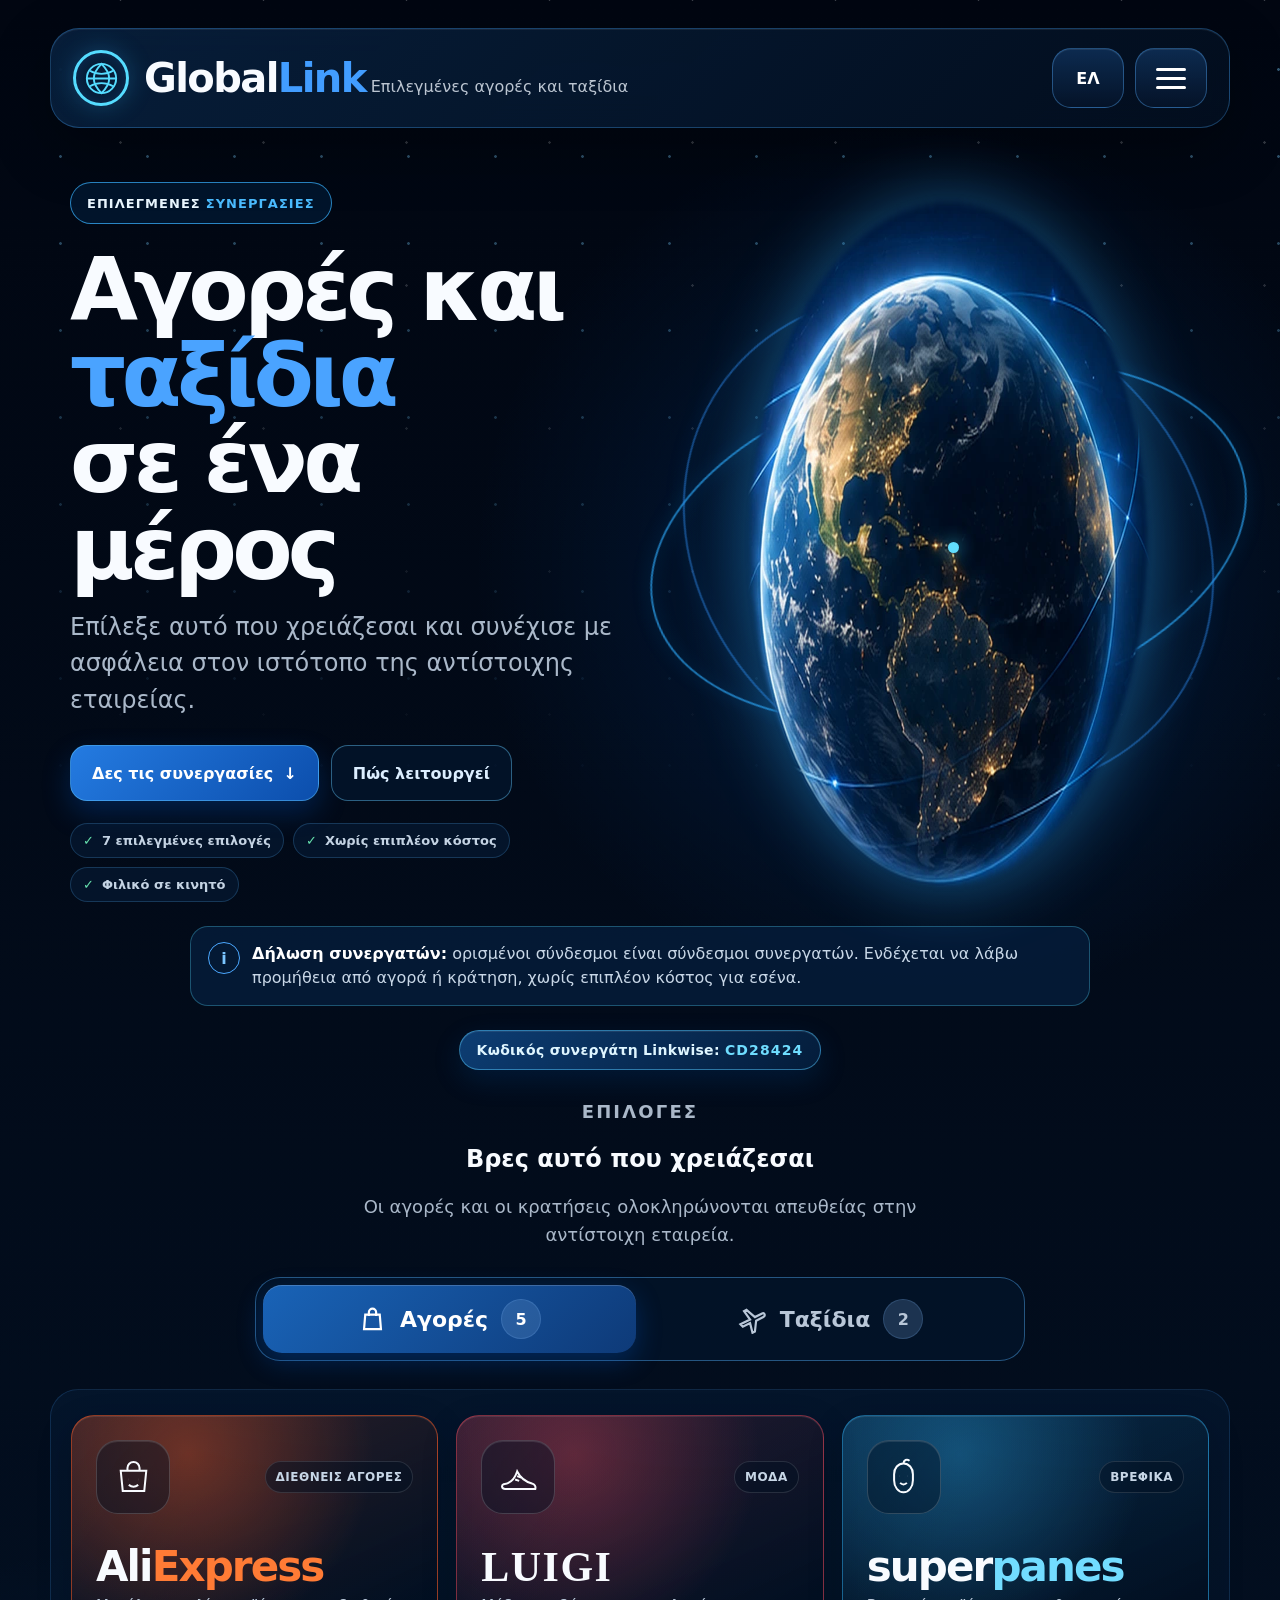
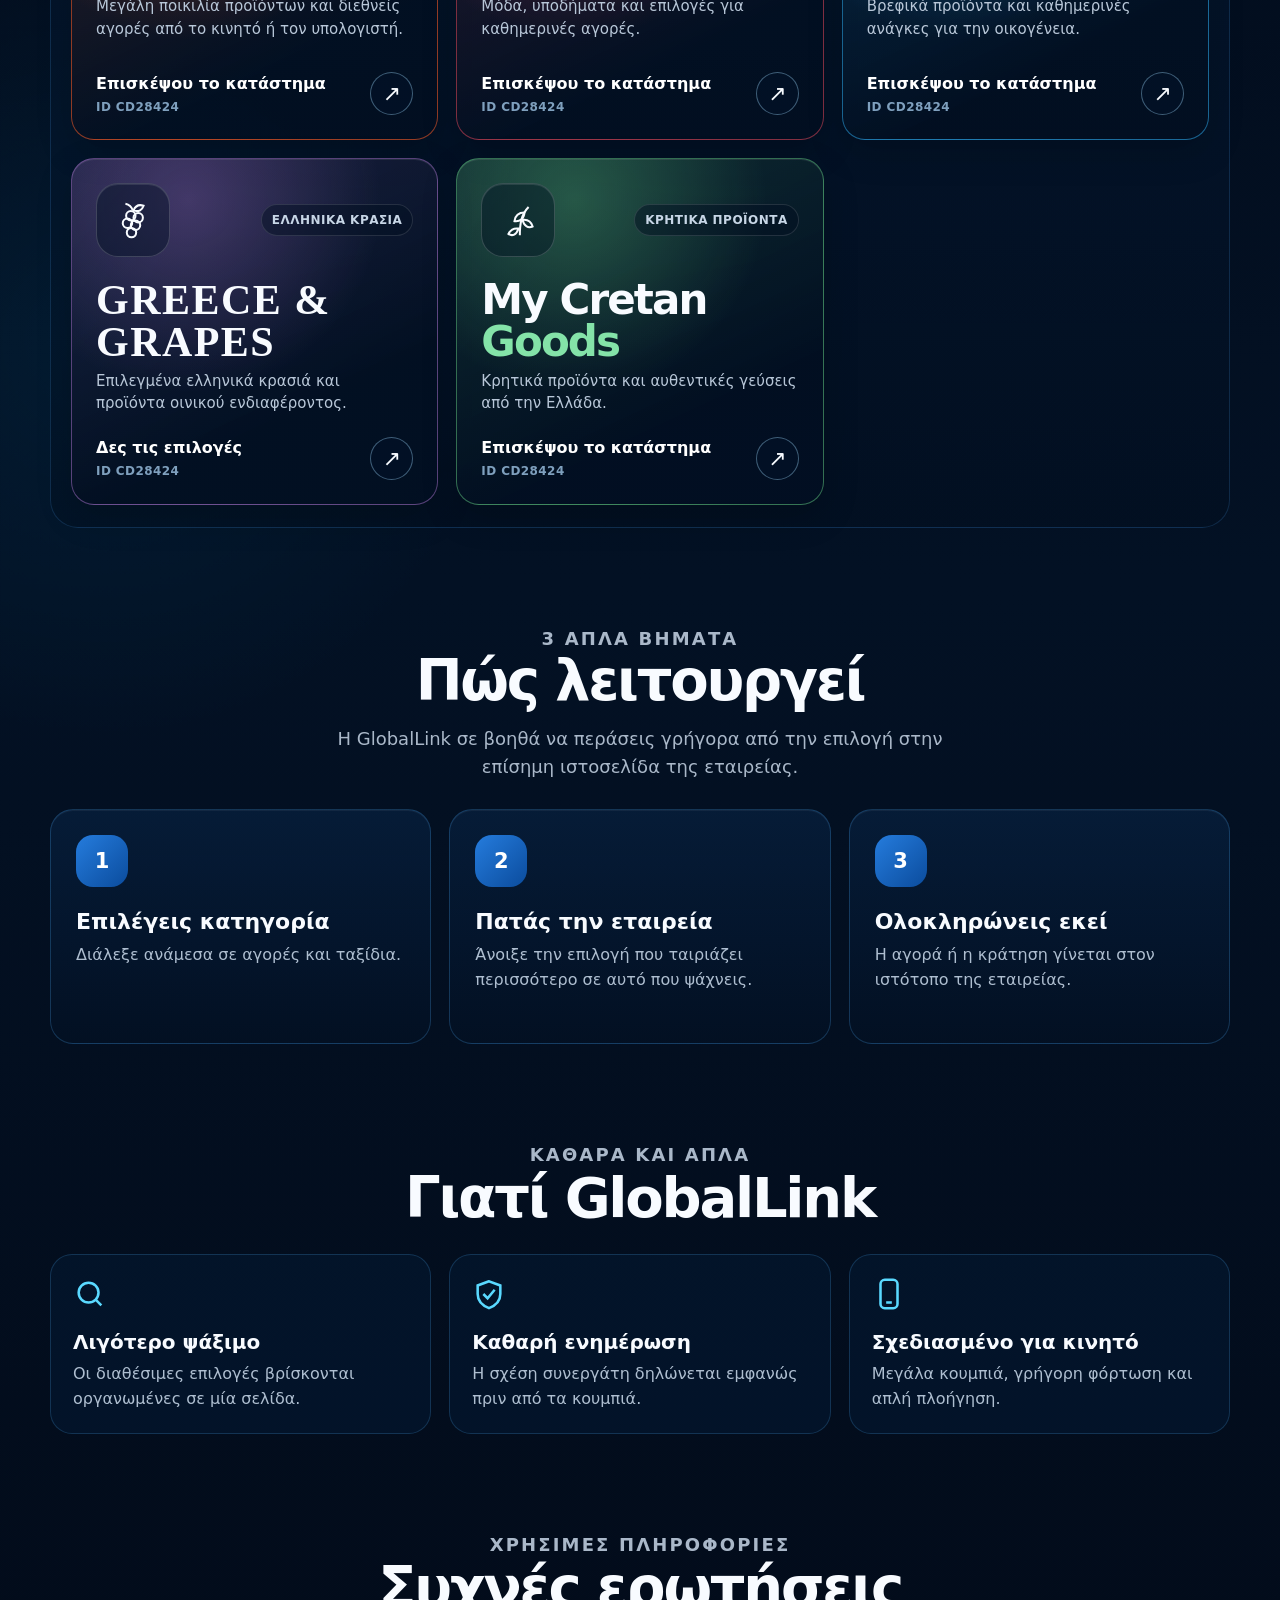
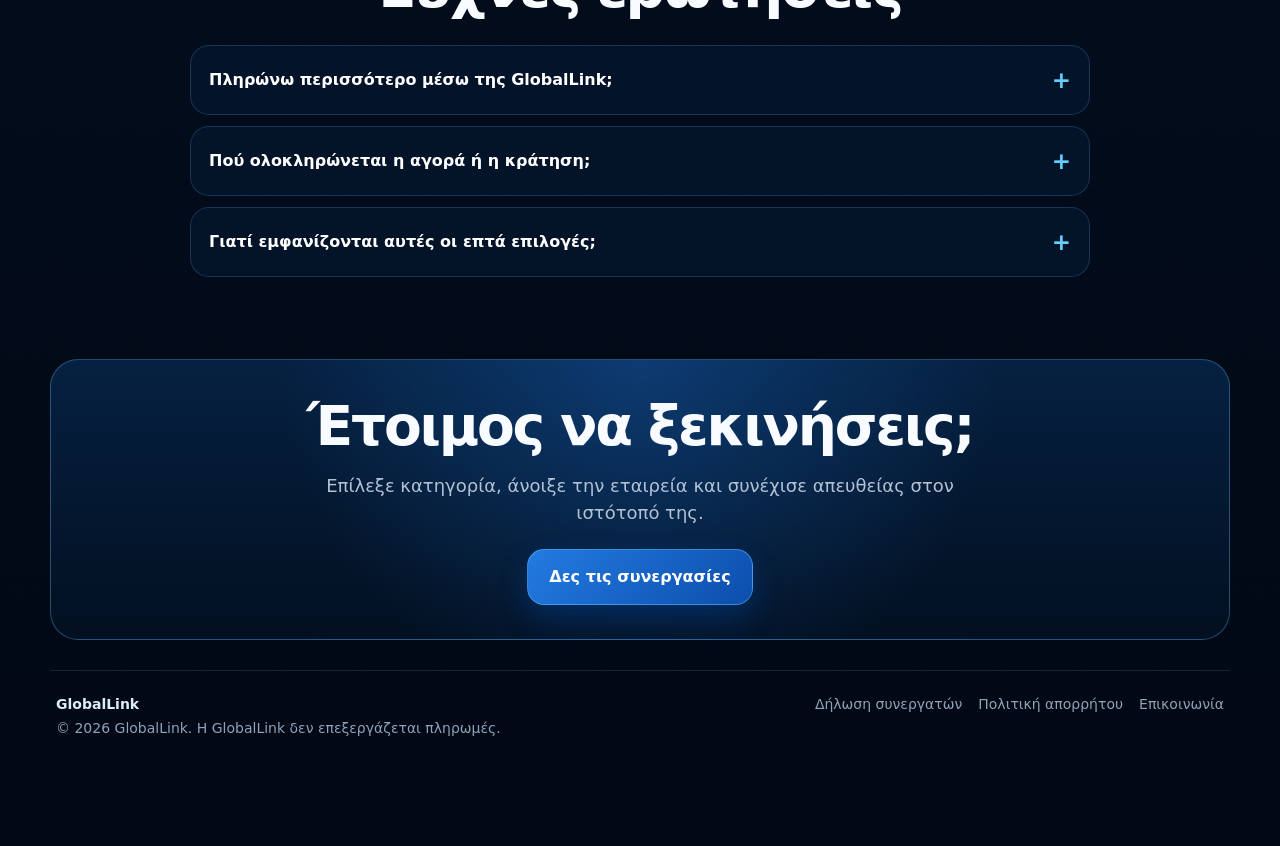
==== commit a76342a0: "Προσθήκη 7 συνεργασιών με ID CD28424" ====
--- a/professional-preview/index.html
+++ b/professional-preview/index.html
@@ -4,7 +4,7 @@
   <meta charset="utf-8">
   <meta name="viewport" content="width=device-width,initial-scale=1,viewport-fit=cover">
   <meta name="theme-color" content="#020814">
-  <meta name="description" content="GlobalLink — Επιλεγμένες αγορές και ταξίδια σε ένα μέρος. Δες Luigi, Superpanes, Greece and Grapes και LetsFerry.">
+  <meta name="description" content="GlobalLink — 7 επιλεγμένες συνεργασίες για αγορές και ακτοπλοϊκά ταξίδια, όλες με κωδικό συνεργάτη CD28424.">
   <meta name="robots" content="index,follow,max-image-preview:large">
   <link rel="canonical" href="https://moschidismoschos-hash.github.io/globallink/professional-preview/">
   <link rel="icon" href="assets/favicon.svg" type="image/svg+xml">
@@ -75,7 +75,7 @@
         </div>
 
         <div class="trust-row" aria-label="Κύρια χαρακτηριστικά">
-          <span class="trust-pill"><i>✓</i> 4 επιλεγμένες επιλογές</span>
+          <span class="trust-pill"><i>✓</i> 7 επιλεγμένες επιλογές</span>
           <span class="trust-pill"><i>✓</i> Χωρίς επιπλέον κόστος</span>
           <span class="trust-pill"><i>✓</i> Φιλικό σε κινητό</span>
         </div>
@@ -108,15 +108,37 @@
 
       <div class="tabs" role="tablist" aria-label="Κατηγορίες συνεργασιών">
         <button class="tab active" type="button" data-tab="shopping" role="tab" aria-selected="true">
-          <svg viewBox="0 0 24 24" fill="none" stroke="currentColor" stroke-width="1.8" aria-hidden="true"><path d="M6 8h12l1 12H5L6 8z"/><path d="M9 9V6a3 3 0 0 1 6 0v3"/></svg> Αγορές <span class="count">3</span>
+          <svg viewBox="0 0 24 24" fill="none" stroke="currentColor" stroke-width="1.8" aria-hidden="true"><path d="M6 8h12l1 12H5L6 8z"/><path d="M9 9V6a3 3 0 0 1 6 0v3"/></svg> Αγορές <span class="count">5</span>
         </button>
         <button class="tab" type="button" data-tab="travel" role="tab" aria-selected="false">
-          <svg viewBox="0 0 24 24" fill="none" stroke="currentColor" stroke-width="1.8" aria-hidden="true"><path d="m2 16 8-4-5-7 2-1 7 6 6-3c2-1 3 2 1 3l-6 3-1 9-2 1-2-8-6 3-2-2z"/></svg> Ταξίδια <span class="count">1</span>
+          <svg viewBox="0 0 24 24" fill="none" stroke="currentColor" stroke-width="1.8" aria-hidden="true"><path d="m2 16 8-4-5-7 2-1 7 6 6-3c2-1 3 2 1 3l-6 3-1 9-2 1-2-8-6 3-2-2z"/></svg> Ταξίδια <span class="count">2</span>
         </button>
       </div>
 
       <div class="partners reveal">
+
         <div class="grid shopping" data-panel="shopping">
+          <a class="card" href="https://go.linkwi.se/z/11183-0/CD28424/?lnkurl=https%3A%2F%2Fmbest.aliexpress.com%2F%3Faff_fcid%3Dbfcb09d34f5043418bcc9716811fb6f7-1784578478913-08891-j6RrMzM%26aff_fsk%3Dj6RrMzM%26aff_platform%3Daaf%26sk%3Dj6RrMzM%26aff_trace_key%3Dbfcb09d34f5043418bcc9716811fb6f7-1784578478913-08891-j6RrMzM%26terminal_id%3D5a3158914b624c63ae53a1583c8df889%26afSmartRedirect%3Dy" target="_blank" rel="noopener sponsored"
+             data-affiliate="AliExpress" data-category="shopping" style="--accent:245,90,38" aria-label="Επισκέψου το AliExpress">
+            <div class="card-top">
+              <span class="partner-icon">
+                <svg viewBox="0 0 64 64" fill="none" stroke="currentColor" stroke-width="3" aria-hidden="true">
+                  <path d="M13 22h38l-3 30H16l-3-30Z"/><path d="M23 22v-4a9 9 0 0 1 18 0v4"/>
+                  <path d="M24 35h.1M40 35h.1"/><path d="M25 43c5 4 9 4 14 0"/>
+                </svg>
+              </span>
+              <span class="partner-type">ΔΙΕΘΝΕΙΣ ΑΓΟΡΕΣ</span>
+            </div>
+            <div>
+              <div class="wordmark">Ali<span style="color:#ff7b35">Express</span></div>
+              <p>Μεγάλη ποικιλία προϊόντων και διεθνείς αγορές από το κινητό ή τον υπολογιστή.</p>
+            </div>
+            <div class="card-bottom">
+              <span><span class="card-cta">Επισκέψου το κατάστημα</span><span class="card-affiliate-code">ID CD28424</span></span>
+              <span class="arrow">↗</span>
+            </div>
+          </a>
+
           <a class="card" href="https://go.linkwi.se/z/11625-0/CD28424/?lnkurl=https%3A%2F%2Fwww.luigi.com.gr%2F" target="_blank" rel="noopener sponsored"
              data-affiliate="Luigi" data-category="shopping" style="--accent:214,69,86" aria-label="Επισκέψου το Luigi">
             <div class="card-top">
@@ -128,7 +150,7 @@
               <p>Μόδα, υποδήματα και επιλογές για καθημερινές αγορές.</p>
             </div>
             <div class="card-bottom">
-              <span class="card-cta">Επισκέψου το κατάστημα</span><span class="card-affiliate-code">ID CD28424</span>
+              <span><span class="card-cta">Επισκέψου το κατάστημα</span><span class="card-affiliate-code">ID CD28424</span></span>
               <span class="arrow">↗</span>
             </div>
           </a>
@@ -144,7 +166,7 @@
               <p>Βρεφικά προϊόντα και καθημερινές ανάγκες για την οικογένεια.</p>
             </div>
             <div class="card-bottom">
-              <span class="card-cta">Επισκέψου το κατάστημα</span><span class="card-affiliate-code">ID CD28424</span>
+              <span><span class="card-cta">Επισκέψου το κατάστημα</span><span class="card-affiliate-code">ID CD28424</span></span>
               <span class="arrow">↗</span>
             </div>
           </a>
@@ -160,11 +182,33 @@
               <p>Επιλεγμένα ελληνικά κρασιά και προϊόντα οινικού ενδιαφέροντος.</p>
             </div>
             <div class="card-bottom">
-              <span class="card-cta">Δες τις επιλογές</span><span class="card-affiliate-code">ID CD28424</span>
+              <span><span class="card-cta">Δες τις επιλογές</span><span class="card-affiliate-code">ID CD28424</span></span>
+              <span class="arrow">↗</span>
+            </div>
+          </a>
+
+          <a class="card" href="https://go.linkwi.se/z/12587-0/CD28424/?lnkurl=https%3A%2F%2Fwww.mycretangoods.com%2Fel-gr" target="_blank" rel="noopener sponsored"
+             data-affiliate="My Cretan Goods" data-category="shopping" style="--accent:86,180,117" aria-label="Επισκέψου το My Cretan Goods">
+            <div class="card-top">
+              <span class="partner-icon">
+                <svg viewBox="0 0 64 64" fill="none" stroke="currentColor" stroke-width="3" aria-hidden="true">
+                  <path d="M34 54c0-17 2-31 13-42"/><path d="M41 20c-9 0-14 5-15 13 8 1 14-3 15-13Z"/>
+                  <path d="M38 31c8-1 13 3 15 10-7 3-13-1-15-10Z"/><path d="M32 44c-7-1-12 2-15 8 6 4 12 1 15-8Z"/>
+                </svg>
+              </span>
+              <span class="partner-type">ΚΡΗΤΙΚΑ ΠΡΟΪΟΝΤΑ</span>
+            </div>
+            <div>
+              <div class="wordmark">My Cretan <span style="color:#84e3a8">Goods</span></div>
+              <p>Κρητικά προϊόντα και αυθεντικές γεύσεις από την Ελλάδα.</p>
+            </div>
+            <div class="card-bottom">
+              <span><span class="card-cta">Επισκέψου το κατάστημα</span><span class="card-affiliate-code">ID CD28424</span></span>
               <span class="arrow">↗</span>
             </div>
           </a>
         </div>
+
 
         <div class="grid travel" data-panel="travel" hidden>
           <a class="card" href="https://go.linkwi.se/z/11739-0/CD28424/?lnkurl=https%3A%2F%2Fwww.letsferry.com%2Fel" target="_blank" rel="noopener sponsored"
@@ -178,11 +222,33 @@
               <p>Αναζήτησε δρομολόγια και ακτοπλοϊκά εισιτήρια για τον προορισμό σου.</p>
             </div>
             <div class="card-bottom">
-              <span class="card-cta">Αναζήτησε εισιτήρια</span><span class="card-affiliate-code">ID CD28424</span>
+              <span><span class="card-cta">Αναζήτησε εισιτήρια</span><span class="card-affiliate-code">ID CD28424</span></span>
+              <span class="arrow">↗</span>
+            </div>
+          </a>
+
+          <a class="card" href="https://go.linkwi.se/z/12865-0/CD28424/?lnkurl=https%3A%2F%2Fwww.ferryscanner.com%2Fel%2Fferry" target="_blank" rel="noopener sponsored"
+             data-affiliate="Ferryscanner" data-category="travel" style="--accent:30,188,183" aria-label="Αναζήτησε ακτοπλοϊκά στο Ferryscanner">
+            <div class="card-top">
+              <span class="partner-icon">
+                <svg viewBox="0 0 64 64" fill="none" stroke="currentColor" stroke-width="3" aria-hidden="true">
+                  <path d="M13 31h38l-6 16H19l-6-16Z"/><path d="M20 31V18h24v13"/><path d="M26 18v-7h12v7"/>
+                  <path d="M8 52c5 4 10 4 15 0 5 4 10 4 15 0 5 4 10 4 15 0"/>
+                </svg>
+              </span>
+              <span class="partner-type">ΣΥΓΚΡΙΣΗ ΔΡΟΜΟΛΟΓΙΩΝ</span>
+            </div>
+            <div>
+              <div class="wordmark">Ferry<span style="color:#66e0d8">scanner</span></div>
+              <p>Σύγκρινε δρομολόγια και αναζήτησε ακτοπλοϊκά εισιτήρια.</p>
+            </div>
+            <div class="card-bottom">
+              <span><span class="card-cta">Σύγκρινε εισιτήρια</span><span class="card-affiliate-code">ID CD28424</span></span>
               <span class="arrow">↗</span>
             </div>
           </a>
         </div>
+
       </div>
     </section>
 
@@ -229,8 +295,8 @@
           <div class="faq-answer" hidden>Η συναλλαγή ολοκληρώνεται στον ιστότοπο της εταιρείας που επέλεξες. Η GlobalLink δεν διαχειρίζεται πληρωμές.</div>
         </article>
         <article class="faq-item">
-          <button class="faq-button" type="button" aria-expanded="false"><span>Γιατί υπάρχουν μόνο τέσσερις επιλογές;</span><span>+</span></button>
-          <div class="faq-answer" hidden>Η σελίδα εμφανίζει μόνο τις ενεργές συνεργασίες που έχουν προστεθεί με τον συγκεκριμένο κωδικό συνεργάτη.</div>
+          <button class="faq-button" type="button" aria-expanded="false"><span>Γιατί εμφανίζονται αυτές οι επτά επιλογές;</span><span>+</span></button>
+          <div class="faq-answer" hidden>Η σελίδα εμφανίζει μόνο τις επτά ενεργές συνεργασίες που έχουν προστεθεί με τον κωδικό συνεργάτη CD28424.</div>
         </article>
       </div>
     </section>
--- a/professional-preview/assets/styles.css
+++ b/professional-preview/assets/styles.css
@@ -206,7 +206,7 @@
 }
 .grid{display:grid;gap:18px;animation:panelIn .38s var(--ease)}
 .shopping{grid-template-columns:repeat(3,1fr)}
-.travel{grid-template-columns:minmax(0,560px);justify-content:center}
+.travel{grid-template-columns:repeat(2,minmax(0,1fr));justify-content:center}
 
 .card{
   --accent:40,151,255;position:relative;min-height:325px;padding:24px;overflow:hidden;isolation:isolate;
@@ -410,3 +410,14 @@
     to{transform:rotate(360deg) translateX(112px) rotate(-360deg)}
   }
 }
+
+.card-bottom > span:first-child{
+  display:flex;
+  flex-direction:column;
+  align-items:flex-start;
+  min-width:0;
+}
+@media(max-width:480px){
+  .partner-type{font-size:10px}
+  .wordmark{font-size:clamp(27px,9vw,37px)}
+}
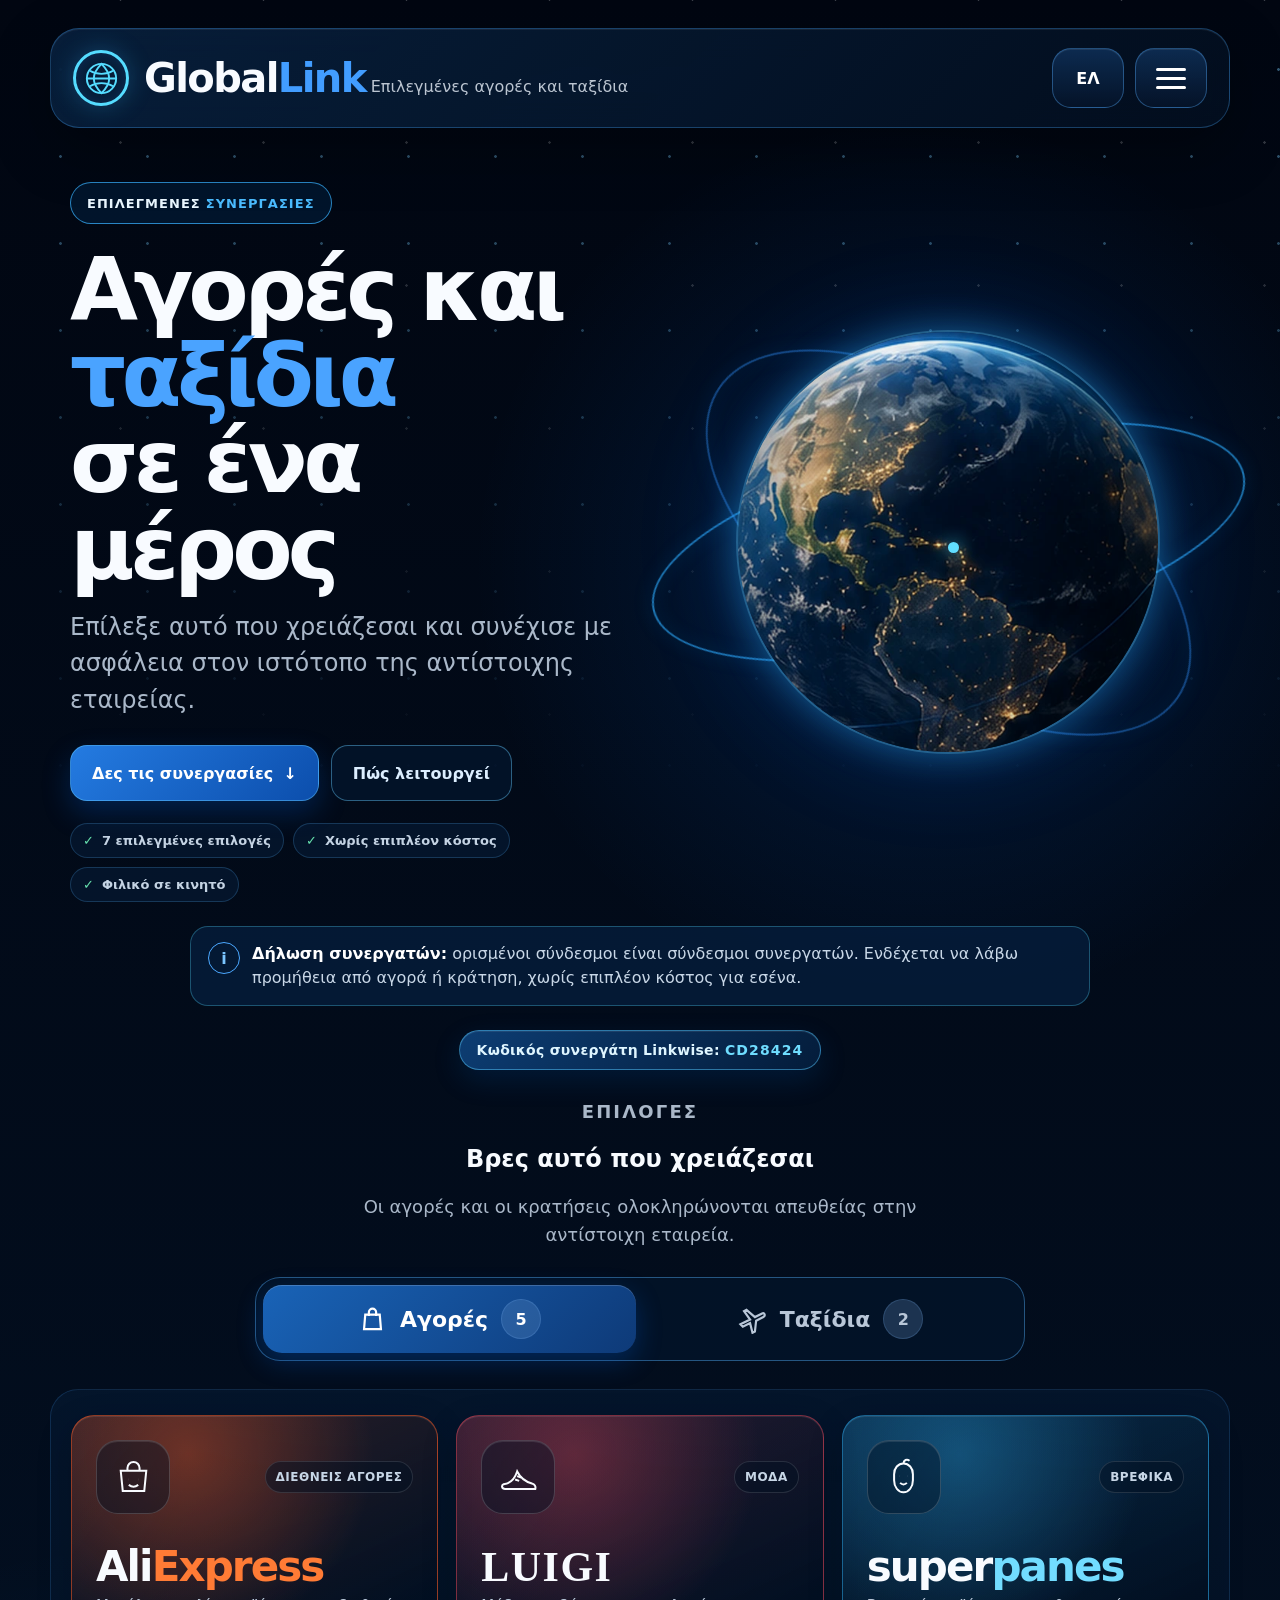
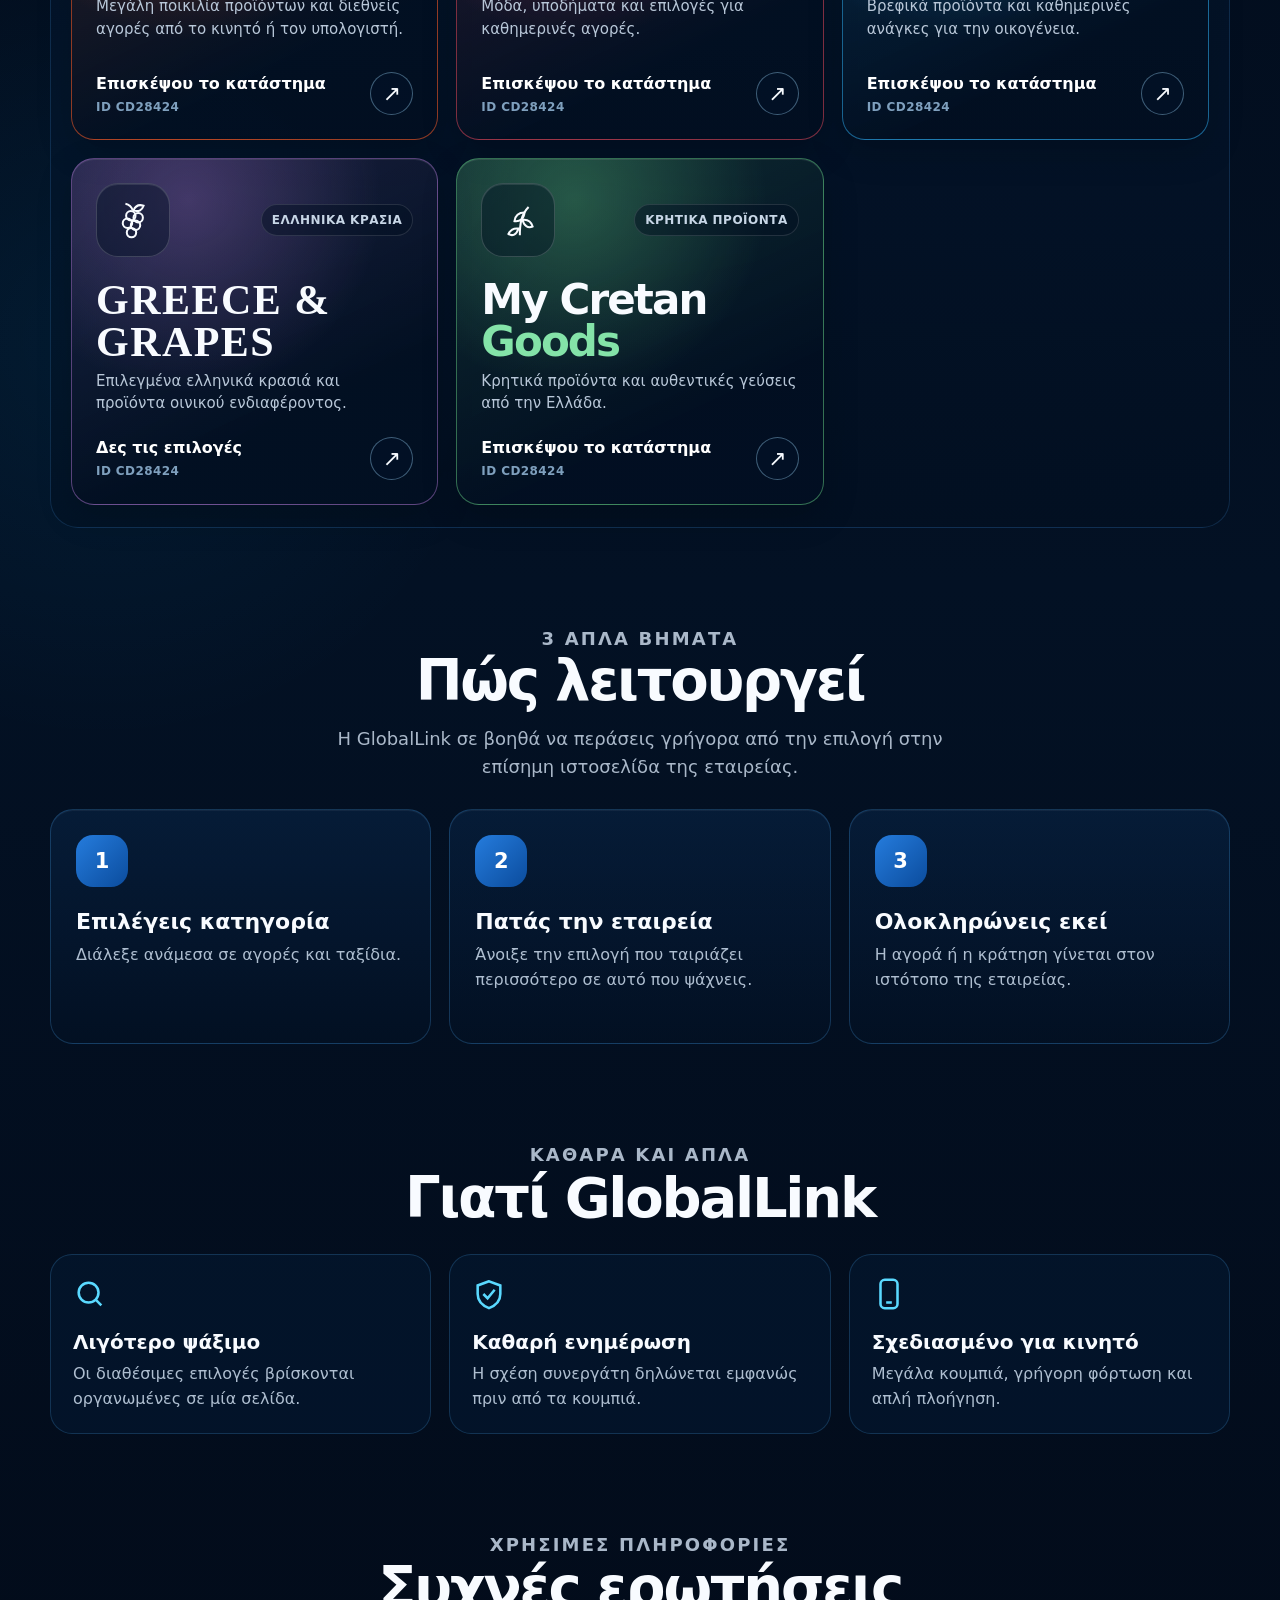
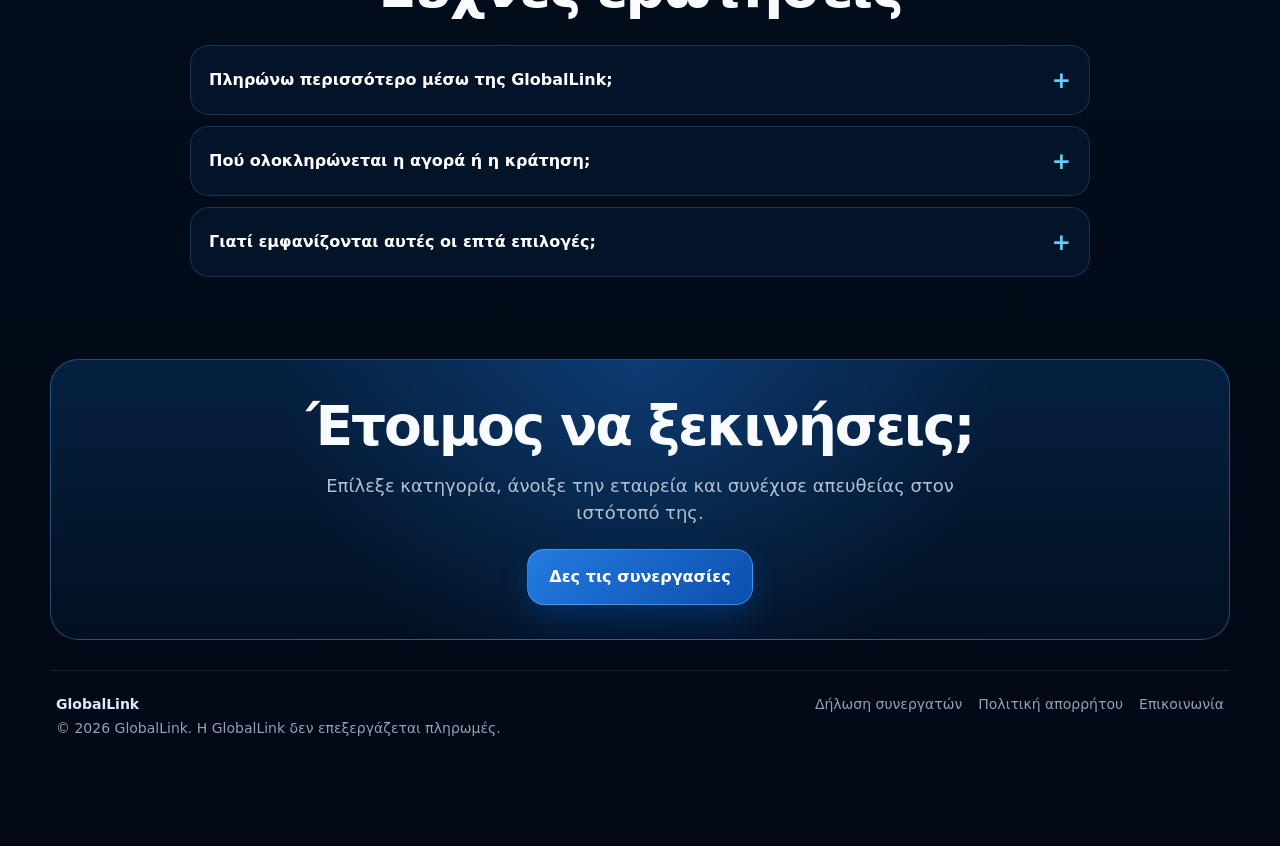
==== commit 7cd0e932: "Διόρθωση στρογγυλής Γης και αφαίρεση κάτω κουμπιού" ====
--- a/professional-preview/index.html
+++ b/professional-preview/index.html
@@ -85,7 +85,10 @@
         <span class="orbit"></span>
         <span class="orbit second"></span>
         <span class="orbit-dot"></span>
-        <img class="globe" src="assets/earth.webp" width="720" height="720" alt="Περιστρεφόμενη ψηφιακή Γη">
+        <div class="globe-shell" role="img" aria-label="Περιστρεφόμενη ψηφιακή Γη">
+          <div class="globe-map"></div>
+          <div class="globe-shade"></div>
+        </div>
       </div>
     </section>
 
@@ -319,7 +322,5 @@
       </nav>
     </footer>
   </main>
-
-  <button class="mobile-cta" type="button" data-scroll-partners><span>Δες τις συνεργασίες</span><b>↓</b></button>
 </body>
 </html>
--- a/professional-preview/assets/styles.css
+++ b/professional-preview/assets/styles.css
@@ -421,3 +421,84 @@
   .partner-type{font-size:10px}
   .wordmark{font-size:clamp(27px,9vw,37px)}
 }
+
+
+/* GLOBAL LINK — ασφαλής διόρθωση στρογγυλής κινούμενης Γης */
+.globe-stage{
+  position:relative;
+  min-height:405px;
+  display:grid;
+  place-items:center;
+  overflow:visible;
+}
+
+.globe-shell{
+  position:relative;
+  z-index:3;
+  width:min(420px,42vw);
+  aspect-ratio:1 / 1;
+  border-radius:50%;
+  overflow:hidden;
+  background:#06162b;
+  box-shadow:
+    0 0 0 2px rgba(112,215,255,.24),
+    0 0 38px rgba(43,174,255,.48),
+    0 0 105px rgba(20,110,255,.20);
+  user-select:none;
+  pointer-events:none;
+  isolation:isolate;
+}
+
+.globe-map{
+  position:absolute;
+  inset:-6%;
+  border-radius:50%;
+  background-image:url("earth.webp");
+  background-repeat:no-repeat;
+  background-size:116% 116%;
+  background-position:42% center;
+  animation:earthSurfaceMove 10s ease-in-out infinite alternate;
+  will-change:background-position,filter;
+}
+
+.globe-shade{
+  position:absolute;
+  inset:0;
+  z-index:2;
+  border-radius:50%;
+  pointer-events:none;
+  background:
+    radial-gradient(circle at 31% 24%,rgba(255,255,255,.20),transparent 20%),
+    linear-gradient(90deg,rgba(0,0,0,.34),transparent 34%,transparent 65%,rgba(0,0,0,.48));
+  box-shadow:inset -18px -10px 38px rgba(0,0,0,.34);
+}
+
+@keyframes earthSurfaceMove{
+  0%{
+    background-position:38% center;
+    filter:brightness(.95);
+  }
+  50%{
+    filter:brightness(1.06);
+  }
+  100%{
+    background-position:62% center;
+    filter:brightness(.96);
+  }
+}
+
+.mobile-cta{
+  display:none !important;
+}
+
+@media(max-width:900px){
+  .globe-shell{width:min(320px,72vw)}
+}
+
+@media(max-width:650px){
+  .globe-shell{width:245px}
+}
+
+@media(prefers-reduced-motion:reduce){
+  .globe-map{animation:none}
+}
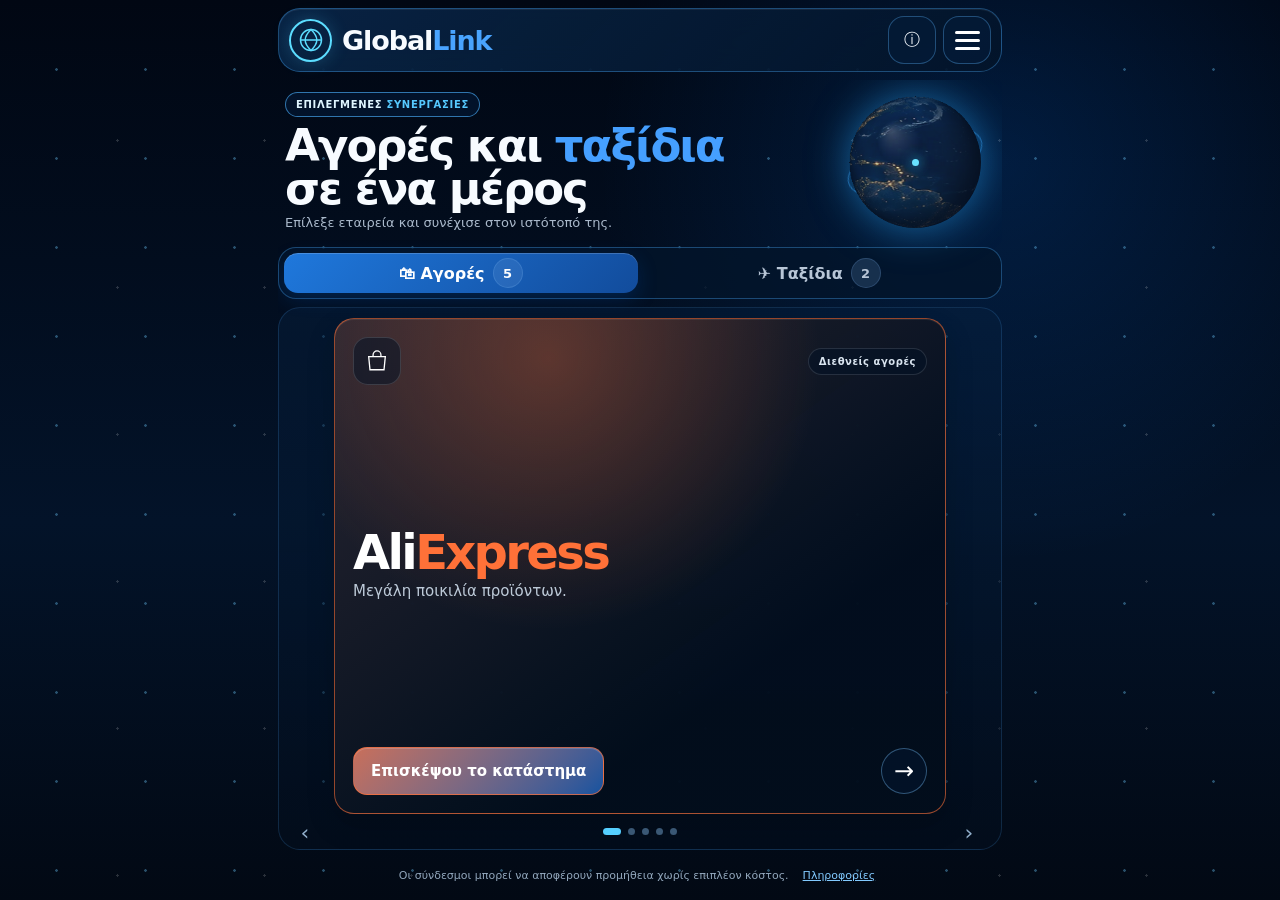
==== commit 6e74cf64: "GlobalLink μία οθόνη χωρίς σκρολ" ====
--- a/professional-preview/index.html
+++ b/professional-preview/index.html
@@ -3,324 +3,628 @@
 <head>
   <meta charset="utf-8">
   <meta name="viewport" content="width=device-width,initial-scale=1,viewport-fit=cover">
-  <meta name="theme-color" content="#020814">
-  <meta name="description" content="GlobalLink — 7 επιλεγμένες συνεργασίες για αγορές και ακτοπλοϊκά ταξίδια, όλες με κωδικό συνεργάτη CD28424.">
-  <meta name="robots" content="index,follow,max-image-preview:large">
-  <link rel="canonical" href="https://moschidismoschos-hash.github.io/globallink/professional-preview/">
-  <link rel="icon" href="assets/favicon.svg" type="image/svg+xml">
-  <link rel="manifest" href="site.webmanifest">
-  <meta property="og:type" content="website">
-  <meta property="og:locale" content="el_GR">
-  <meta property="og:site_name" content="GlobalLink">
-  <meta property="og:title" content="GlobalLink — Αγορές και ταξίδια σε ένα μέρος">
-  <meta property="og:description" content="Επιλεγμένοι σύνδεσμοι συνεργατών για αγορές και ταξίδια.">
-  <meta property="og:url" content="https://moschidismoschos-hash.github.io/globallink/professional-preview/">
-  <meta property="og:image" content="https://moschidismoschos-hash.github.io/globallink/professional-preview/assets/og-image.jpg">
-  <meta name="twitter:card" content="summary_large_image">
-  <meta name="twitter:title" content="GlobalLink — Αγορές και ταξίδια">
-  <meta name="twitter:description" content="Επιλεγμένοι σύνδεσμοι συνεργατών σε μία καθαρή σελίδα.">
-  <meta name="twitter:image" content="https://moschidismoschos-hash.github.io/globallink/professional-preview/assets/og-image.jpg">
-  <title>GlobalLink — Αγορές & Ταξίδια</title>
-  <link rel="stylesheet" href="assets/styles.css">
-  <script type="application/ld+json">
-  {
-    "@context":"https://schema.org",
-    "@type":"WebSite",
-    "name":"GlobalLink",
-    "url":"https://moschidismoschos-hash.github.io/globallink/professional-preview/",
-    "description":"Επιλεγμένες αγορές και ταξίδια σε ένα μέρος.",
-    "inLanguage":"el"
-  }
-  </script>
-  <script defer src="assets/config.js"></script>
-  <script defer src="assets/app.js"></script>
+  <meta name="theme-color" content="#020a16">
+  <meta name="description" content="GlobalLink — επιλεγμένες αγορές και ακτοπλοϊκά ταξίδια σε μία οθόνη.">
+  <title>GlobalLink — Αγορές &amp; Ταξίδια</title>
+  <style>
+    :root{
+      --bg:#020914;
+      --panel:rgba(7,30,58,.82);
+      --panel2:rgba(8,40,77,.75);
+      --line:rgba(76,174,255,.35);
+      --text:#f7fbff;
+      --muted:#aab9cb;
+      --blue:#2f9bff;
+      --cyan:#5cddff;
+      --safe-top:env(safe-area-inset-top,0px);
+      --safe-bottom:env(safe-area-inset-bottom,0px);
+    }
+    *{box-sizing:border-box}
+    html,body{width:100%;height:100%;margin:0;overflow:hidden}
+    body{
+      color:var(--text);
+      font-family:Inter,ui-sans-serif,system-ui,-apple-system,BlinkMacSystemFont,"Segoe UI",Arial,sans-serif;
+      background:
+        radial-gradient(circle at 78% 18%,rgba(0,118,255,.17),transparent 25rem),
+        linear-gradient(180deg,#010713 0%,#031329 58%,#020914 100%);
+      overscroll-behavior:none;
+    }
+    body::before{
+      content:"";
+      position:fixed;inset:0;pointer-events:none;opacity:.48;
+      background-image:
+        radial-gradient(circle,rgba(112,204,255,.75) 0 1px,transparent 1.6px),
+        radial-gradient(circle,rgba(255,255,255,.34) 0 1px,transparent 1.4px);
+      background-size:89px 89px,147px 147px;
+      background-position:12px 25px,44px 67px;
+    }
+    button,a{font:inherit}
+    button{color:inherit}
+    .app{
+      position:relative;z-index:1;
+      width:min(100%,760px);
+      height:100dvh;
+      margin:0 auto;
+      padding:calc(8px + var(--safe-top)) 12px calc(8px + var(--safe-bottom));
+      display:grid;
+      grid-template-rows:auto minmax(0,1fr) auto;
+      gap:8px;
+      overflow:hidden;
+    }
+    .topbar{
+      height:64px;
+      padding:8px 10px;
+      display:flex;align-items:center;justify-content:space-between;gap:10px;
+      border:1px solid var(--line);border-radius:22px;
+      background:linear-gradient(135deg,rgba(9,39,74,.88),rgba(3,20,41,.82));
+      box-shadow:inset 0 1px 0 rgba(255,255,255,.07);
+      backdrop-filter:blur(16px);
+    }
+    .brand{display:flex;align-items:center;gap:10px;min-width:0}
+    .brand-icon{
+      width:43px;height:43px;flex:0 0 auto;display:grid;place-items:center;
+      border:2px solid var(--cyan);border-radius:50%;color:var(--cyan);
+      box-shadow:0 0 18px rgba(76,210,255,.22);
+    }
+    .brand-icon svg{width:28px;height:28px}
+    .brand-name{font-size:27px;font-weight:620;letter-spacing:-1.1px;white-space:nowrap}
+    .brand-name span{color:#49a4ff}
+    .top-actions{display:flex;gap:7px}
+    .icon-btn{
+      width:48px;height:48px;border:1px solid rgba(91,181,255,.34);border-radius:16px;
+      display:grid;place-items:center;background:rgba(5,28,56,.78);cursor:pointer;
+      -webkit-tap-highlight-color:transparent;
+    }
+    .icon-btn:active{transform:scale(.96)}
+    .menu-lines{width:25px;display:grid;gap:5px}
+    .menu-lines i{display:block;height:3px;border-radius:8px;background:#fff}
+    .main{
+      min-height:0;
+      display:grid;
+      grid-template-rows:auto auto minmax(0,1fr);
+      gap:8px;
+      overflow:hidden;
+    }
+    .hero{
+      min-height:118px;
+      padding:7px 7px 2px;
+      display:grid;
+      grid-template-columns:minmax(0,1fr) 128px;
+      gap:8px;align-items:center;
+    }
+    .eyebrow{
+      display:inline-flex;align-items:center;width:max-content;max-width:100%;
+      padding:6px 10px;border:1px solid rgba(76,178,255,.62);border-radius:999px;
+      color:#dff5ff;background:rgba(4,28,57,.56);
+      font-size:10px;font-weight:850;letter-spacing:.07em;
+    }
+    .eyebrow b{color:#56c9ff;margin-left:4px}
+    .hero h1{
+      margin:8px 0 4px;
+      font-size:clamp(29px,8.2vw,45px);
+      line-height:.95;letter-spacing:-.045em;font-weight:790;
+    }
+    .hero h1 span{color:#459fff}
+    .hero p{margin:0;color:var(--muted);font-size:13px;line-height:1.35}
+    .globe-wrap{position:relative;width:128px;height:128px;display:grid;place-items:center}
+    .globe-wrap::before,.globe-wrap::after{
+      content:"";position:absolute;width:138px;height:58px;border:1.5px solid rgba(65,169,255,.5);
+      border-radius:50%;filter:drop-shadow(0 0 6px rgba(0,142,255,.45));pointer-events:none;
+    }
+    .globe-wrap::before{transform:rotate(-18deg)}
+    .globe-wrap::after{transform:rotate(38deg);width:128px;height:76px;opacity:.64}
+    #globeCanvas{
+      position:relative;z-index:2;width:112px;height:112px;border-radius:50%;
+      filter:drop-shadow(0 0 20px rgba(42,171,255,.55));
+    }
+    .satellite{
+      position:absolute;z-index:3;width:7px;height:7px;border-radius:50%;
+      background:#68e2ff;box-shadow:0 0 12px #35d5ff;
+      animation:satellite 5s linear infinite;
+    }
+    @keyframes satellite{
+      from{transform:rotate(0deg) translateX(68px) rotate(0deg)}
+      to{transform:rotate(360deg) translateX(68px) rotate(-360deg)}
+    }
+    .tabs{
+      height:52px;padding:5px;display:grid;grid-template-columns:1fr 1fr;gap:5px;
+      border:1px solid var(--line);border-radius:18px;background:rgba(3,21,43,.78);
+    }
+    .tab{
+      border:0;border-radius:14px;background:transparent;color:#b8c6d7;
+      display:flex;align-items:center;justify-content:center;gap:8px;
+      font-size:16px;font-weight:780;cursor:pointer;
+      -webkit-tap-highlight-color:transparent;
+    }
+    .tab.active{
+      color:#fff;background:linear-gradient(135deg,#1f78dc,#124c9c);
+      box-shadow:inset 0 1px 0 rgba(255,255,255,.18),0 7px 20px rgba(0,82,184,.24);
+    }
+    .count{
+      width:30px;height:30px;display:grid;place-items:center;border-radius:50%;
+      border:1px solid rgba(141,199,255,.18);background:rgba(115,166,220,.19);
+      font-size:13px;
+    }
+    .carousel{
+      min-height:0;position:relative;overflow:hidden;
+      border:1px solid rgba(74,160,240,.19);border-radius:22px;
+      background:linear-gradient(180deg,rgba(6,31,61,.5),rgba(3,16,33,.42));
+      touch-action:none;
+    }
+    .card{
+      --accent:#58caff;
+      position:absolute;inset:8px 8px 34px;padding:18px;
+      border:1px solid color-mix(in srgb,var(--accent) 58%,transparent);
+      border-radius:20px;overflow:hidden;
+      display:grid;grid-template-rows:auto 1fr auto;gap:10px;
+      background:
+        radial-gradient(circle at 35% 8%,color-mix(in srgb,var(--accent) 28%,transparent),transparent 45%),
+        linear-gradient(145deg,color-mix(in srgb,var(--accent) 14%,#071a31),rgba(2,14,29,.95) 70%);
+      box-shadow:inset 0 1px 0 rgba(255,255,255,.08),0 12px 28px rgba(0,0,0,.18);
+      opacity:0;transform:translateX(22px) scale(.98);pointer-events:none;
+      transition:opacity .28s ease,transform .28s ease;
+    }
+    .card.active{opacity:1;transform:none;pointer-events:auto}
+    .card-head{display:flex;align-items:center;justify-content:space-between;gap:10px}
+    .partner-icon{
+      width:48px;height:48px;display:grid;place-items:center;border-radius:15px;
+      border:1px solid rgba(255,255,255,.14);background:rgba(2,19,38,.52);color:#fff;
+    }
+    .partner-icon svg{width:28px;height:28px}
+    .category{
+      max-width:64%;padding:7px 10px;border:1px solid rgba(255,255,255,.12);
+      border-radius:999px;background:rgba(2,18,38,.54);color:#d9e4ef;
+      font-size:10px;font-weight:850;letter-spacing:.055em;text-align:center;
+      white-space:nowrap;overflow:hidden;text-overflow:ellipsis;
+    }
+    .card-body{align-self:center}
+    .wordmark{
+      margin:0 0 6px;font-size:clamp(31px,9vw,48px);line-height:.94;
+      font-weight:900;letter-spacing:-.055em;color:#fff;
+    }
+    .wordmark span{color:var(--accent)}
+    .wordmark.serif{font-family:Georgia,"Times New Roman",serif;letter-spacing:.035em;font-weight:700}
+    .description{margin:0;color:#bdcad8;font-size:15px;line-height:1.38}
+    .card-foot{display:flex;align-items:center;justify-content:space-between;gap:10px}
+    .cta{
+      min-height:48px;padding:0 17px;border-radius:14px;
+      display:flex;align-items:center;justify-content:center;
+      color:#fff;background:linear-gradient(135deg,color-mix(in srgb,var(--accent) 77%,#1268cc),#13539f);
+      border:1px solid color-mix(in srgb,var(--accent) 68%,transparent);
+      font-size:15px;font-weight:820;text-decoration:none;text-align:center;
+      box-shadow:inset 0 1px 0 rgba(255,255,255,.16);
+      -webkit-tap-highlight-color:transparent;
+    }
+    .cta:active{transform:scale(.98)}
+    .arrow-btn{
+      width:46px;height:46px;flex:0 0 auto;border-radius:50%;
+      border:1px solid rgba(125,197,255,.38);background:rgba(3,21,43,.7);
+      display:grid;place-items:center;color:#fff;font-size:24px;cursor:pointer;
+    }
+    .arrow-btn:disabled{opacity:.35}
+    .nav-row{
+      position:absolute;left:10px;right:10px;bottom:5px;height:25px;
+      display:grid;grid-template-columns:38px 1fr 38px;align-items:center;
+    }
+    .mini-arrow{
+      width:32px;height:25px;border:0;background:transparent;color:#92b0cc;
+      font-size:22px;cursor:pointer;
+    }
+    .dots{display:flex;justify-content:center;gap:7px}
+    .dot{
+      width:7px;height:7px;padding:0;border:0;border-radius:50%;
+      background:#3a5875;cursor:pointer;
+    }
+    .dot.active{width:18px;border-radius:8px;background:#55cfff}
+    .footer{
+      height:34px;display:flex;align-items:center;justify-content:center;gap:8px;
+      color:#92a7bc;font-size:11px;text-align:center;
+    }
+    .info-btn{border:0;background:transparent;color:#82caff;text-decoration:underline;cursor:pointer}
+    .modal{
+      position:fixed;inset:0;z-index:30;display:none;place-items:center;padding:18px;
+      background:rgba(0,7,16,.74);backdrop-filter:blur(10px);
+    }
+    .modal.open{display:grid}
+    .modal-card{
+      width:min(100%,480px);max-height:min(520px,80dvh);overflow:auto;
+      padding:20px;border:1px solid rgba(84,180,255,.42);border-radius:22px;
+      background:linear-gradient(155deg,#092546,#041225);box-shadow:0 24px 70px rgba(0,0,0,.46);
+    }
+    .modal-top{display:flex;align-items:center;justify-content:space-between;gap:12px}
+    .modal h2{margin:0;font-size:23px}
+    .close{width:40px;height:40px;border:1px solid var(--line);border-radius:13px;background:#061b35;cursor:pointer}
+    .modal p{color:#bfccda;line-height:1.55;font-size:15px}
+    .steps{display:grid;gap:10px;margin-top:15px}
+    .step{padding:12px;border:1px solid rgba(84,180,255,.24);border-radius:14px;background:rgba(5,24,48,.64)}
+    @media(max-height:700px){
+      .topbar{height:58px}
+      .brand-icon{width:39px;height:39px}
+      .brand-name{font-size:24px}
+      .icon-btn{width:43px;height:43px}
+      .hero{min-height:100px;grid-template-columns:minmax(0,1fr) 108px}
+      .hero h1{font-size:clamp(27px,7.4vw,38px)}
+      .hero p{display:none}
+      .globe-wrap{width:108px;height:108px}
+      #globeCanvas{width:94px;height:94px}
+      .globe-wrap::before{width:115px;height:46px}
+      .globe-wrap::after{width:108px;height:63px}
+      .card{padding:14px;gap:7px}
+      .partner-icon{width:42px;height:42px}
+      .wordmark{font-size:clamp(28px,8vw,41px)}
+      .description{font-size:13px}
+      .cta{min-height:43px;font-size:14px}
+    }
+    @media(min-width:700px){
+      .app{padding-left:18px;padding-right:18px}
+      .hero{grid-template-columns:minmax(0,1fr) 155px}
+      .globe-wrap{width:150px;height:150px}
+      #globeCanvas{width:132px;height:132px}
+      .card{inset:10px 55px 35px}
+    }
+  </style>
 </head>
 <body>
-  <a class="skip-link" href="#main">Μετάβαση στο κύριο περιεχόμενο</a>
-
-  <main class="page" id="main">
-    <header class="topbar glass">
-      <a class="brand" href="./" aria-label="GlobalLink αρχική">
-        <span class="brand-mark"><svg viewBox="0 0 48 48" fill="none" stroke="currentColor" stroke-width="2.5" aria-hidden="true"><circle cx="24" cy="24" r="19"/><path d="M5 24h38M24 5c7 7 10 13 10 19s-3 12-10 19c-7-7-10-13-10-19S17 12 24 5z"/><path d="M9 14c5 3 10 4 15 4s10-1 15-4M9 34c5-3 10-4 15-4s10 1 15 4"/></svg></span>
-        <span>
-          <span class="brand-title">Global<span>Link</span></span>
-          <span class="brand-subtitle">Επιλεγμένες αγορές και ταξίδια</span>
+  <div class="app">
+    <header class="topbar">
+      <div class="brand">
+        <span class="brand-icon" aria-hidden="true">
+          <svg viewBox="0 0 48 48" fill="none" stroke="currentColor" stroke-width="2.5">
+            <circle cx="24" cy="24" r="18"/>
+            <path d="M6 24h36M24 6c7 7 10 12 10 18s-3 11-10 18c-7-7-10-12-10-18S17 13 24 6z"/>
+          </svg>
         </span>
-      </a>
-
-      <div class="header-actions">
-        <button class="control language" type="button" aria-label="Γλώσσα: Ελληνικά">ΕΛ</button>
-        <button class="control menu-button" type="button" data-menu-button aria-label="Άνοιγμα μενού" aria-expanded="false">
+        <span class="brand-name">Global<span>Link</span></span>
+      </div>
+      <div class="top-actions">
+        <button class="icon-btn" id="infoOpen" type="button" aria-label="Πληροφορίες">ⓘ</button>
+        <button class="icon-btn" id="menuOpen" type="button" aria-label="Μενού">
           <span class="menu-lines"><i></i><i></i><i></i></span>
         </button>
       </div>
     </header>
 
-    <nav class="menu-panel glass" data-menu-panel hidden aria-label="Κύριο μενού">
-      <a href="#partners">Συνεργασίες</a>
-      <a href="#how">Πώς λειτουργεί</a>
-      <a href="#benefits">Γιατί GlobalLink</a>
-      <a href="#faq">Συχνές ερωτήσεις</a>
-    </nav>
-
-    <section class="hero">
-      <div class="hero-copy">
-        <div class="eyebrow">ΕΠΙΛΕΓΜΕΝΕΣ <b>ΣΥΝΕΡΓΑΣΙΕΣ</b></div>
-        <h1>Αγορές και <span>ταξίδια</span> σε ένα μέρος</h1>
-        <p>Επίλεξε αυτό που χρειάζεσαι και συνέχισε με ασφάλεια στον ιστότοπο της αντίστοιχης εταιρείας.</p>
-
-        <div class="hero-actions">
-          <button class="button button-primary" type="button" data-scroll-partners>Δες τις συνεργασίες <span>↓</span></button>
-          <a class="button button-secondary" href="#how">Πώς λειτουργεί</a>
+    <main class="main">
+      <section class="hero">
+        <div>
+          <div class="eyebrow">ΕΠΙΛΕΓΜΕΝΕΣ <b>ΣΥΝΕΡΓΑΣΙΕΣ</b></div>
+          <h1>Αγορές και <span>ταξίδια</span><br>σε ένα μέρος</h1>
+          <p>Επίλεξε εταιρεία και συνέχισε στον ιστότοπό της.</p>
         </div>
-
-        <div class="trust-row" aria-label="Κύρια χαρακτηριστικά">
-          <span class="trust-pill"><i>✓</i> 7 επιλεγμένες επιλογές</span>
-          <span class="trust-pill"><i>✓</i> Χωρίς επιπλέον κόστος</span>
-          <span class="trust-pill"><i>✓</i> Φιλικό σε κινητό</span>
+        <div class="globe-wrap" aria-label="Περιστρεφόμενη Γη">
+          <canvas id="globeCanvas" width="180" height="180"></canvas>
+          <span class="satellite"></span>
         </div>
+      </section>
+
+      <nav class="tabs" aria-label="Κατηγορίες">
+        <button class="tab active" type="button" data-category="shopping" aria-selected="true">
+          🛍 Αγορές <span class="count">5</span>
+        </button>
+        <button class="tab" type="button" data-category="travel" aria-selected="false">
+          ✈ Ταξίδια <span class="count">2</span>
+        </button>
+      </nav>
+
+      <section class="carousel" id="carousel" aria-live="polite">
+        <article class="card active" id="partnerCard">
+          <div class="card-head">
+            <span class="partner-icon" aria-hidden="true">
+              <svg viewBox="0 0 64 64" fill="none" stroke="currentColor" stroke-width="3">
+                <path d="M13 22h38l-3 30H16l-3-30Z"/><path d="M23 22v-4a9 9 0 0 1 18 0v4"/>
+              </svg>
+            </span>
+            <span class="category" id="partnerCategory"></span>
+          </div>
+          <div class="card-body">
+            <div class="wordmark" id="partnerMark"></div>
+            <p class="description" id="partnerDescription"></p>
+          </div>
+          <div class="card-foot">
+            <a class="cta" id="partnerLink" href="#" target="_blank" rel="noopener sponsored"></a>
+            <button class="arrow-btn" id="nextCard" type="button" aria-label="Επόμενη εταιρεία">→</button>
+          </div>
+        </article>
+        <div class="nav-row">
+          <button class="mini-arrow" id="prevCard" type="button" aria-label="Προηγούμενη εταιρεία">‹</button>
+          <div class="dots" id="dots"></div>
+          <button class="mini-arrow" id="nextCardBottom" type="button" aria-label="Επόμενη εταιρεία">›</button>
+        </div>
+      </section>
+    </main>
+
+    <footer class="footer">
+      <span>Οι σύνδεσμοι μπορεί να αποφέρουν προμήθεια χωρίς επιπλέον κόστος.</span>
+      <button class="info-btn" id="disclosureOpen" type="button">Πληροφορίες</button>
+    </footer>
+  </div>
+
+  <div class="modal" id="modal" role="dialog" aria-modal="true" aria-labelledby="modalTitle">
+    <div class="modal-card">
+      <div class="modal-top">
+        <h2 id="modalTitle">Πώς λειτουργεί</h2>
+        <button class="close" id="modalClose" type="button" aria-label="Κλείσιμο">✕</button>
       </div>
-
-      <div class="globe-stage" aria-label="Γη με εμφανή συνεχή περιστροφή">
-        <span class="orbit"></span>
-        <span class="orbit second"></span>
-        <span class="orbit-dot"></span>
-        <div class="globe-shell" role="img" aria-label="Περιστρεφόμενη ψηφιακή Γη">
-          <div class="globe-map"></div>
-          <div class="globe-shade"></div>
-        </div>
-      </div>
-    </section>
-
-    <aside class="disclosure reveal" aria-label="Δήλωση συνδέσμων συνεργατών">
-      <span class="disclosure-icon">i</span>
-      <span><strong>Δήλωση συνεργατών:</strong> ορισμένοι σύνδεσμοι είναι σύνδεσμοι συνεργατών. Ενδέχεται να λάβω προμήθεια από αγορά ή κράτηση, χωρίς επιπλέον κόστος για εσένα.</span>
-    </aside>
-
-    <div class="affiliate-id-badge" aria-label="Κωδικός συνεργάτη">
-      Κωδικός συνεργάτη Linkwise: <strong>CD28424</strong>
+      <div id="modalContent"></div>
     </div>
-
-
-    <section id="partners" aria-labelledby="partners-title">
-      <div class="section-head reveal">
-        <p class="section-kicker">Επιλογές</p>
-        <h2 id="partners-title">Βρες αυτό που χρειάζεσαι</h2>
-        <p>Οι αγορές και οι κρατήσεις ολοκληρώνονται απευθείας στην αντίστοιχη εταιρεία.</p>
-      </div>
-
-      <div class="tabs" role="tablist" aria-label="Κατηγορίες συνεργασιών">
-        <button class="tab active" type="button" data-tab="shopping" role="tab" aria-selected="true">
-          <svg viewBox="0 0 24 24" fill="none" stroke="currentColor" stroke-width="1.8" aria-hidden="true"><path d="M6 8h12l1 12H5L6 8z"/><path d="M9 9V6a3 3 0 0 1 6 0v3"/></svg> Αγορές <span class="count">5</span>
-        </button>
-        <button class="tab" type="button" data-tab="travel" role="tab" aria-selected="false">
-          <svg viewBox="0 0 24 24" fill="none" stroke="currentColor" stroke-width="1.8" aria-hidden="true"><path d="m2 16 8-4-5-7 2-1 7 6 6-3c2-1 3 2 1 3l-6 3-1 9-2 1-2-8-6 3-2-2z"/></svg> Ταξίδια <span class="count">2</span>
-        </button>
-      </div>
-
-      <div class="partners reveal">
-
-        <div class="grid shopping" data-panel="shopping">
-          <a class="card" href="https://go.linkwi.se/z/11183-0/CD28424/?lnkurl=https%3A%2F%2Fmbest.aliexpress.com%2F%3Faff_fcid%3Dbfcb09d34f5043418bcc9716811fb6f7-1784578478913-08891-j6RrMzM%26aff_fsk%3Dj6RrMzM%26aff_platform%3Daaf%26sk%3Dj6RrMzM%26aff_trace_key%3Dbfcb09d34f5043418bcc9716811fb6f7-1784578478913-08891-j6RrMzM%26terminal_id%3D5a3158914b624c63ae53a1583c8df889%26afSmartRedirect%3Dy" target="_blank" rel="noopener sponsored"
-             data-affiliate="AliExpress" data-category="shopping" style="--accent:245,90,38" aria-label="Επισκέψου το AliExpress">
-            <div class="card-top">
-              <span class="partner-icon">
-                <svg viewBox="0 0 64 64" fill="none" stroke="currentColor" stroke-width="3" aria-hidden="true">
-                  <path d="M13 22h38l-3 30H16l-3-30Z"/><path d="M23 22v-4a9 9 0 0 1 18 0v4"/>
-                  <path d="M24 35h.1M40 35h.1"/><path d="M25 43c5 4 9 4 14 0"/>
-                </svg>
-              </span>
-              <span class="partner-type">ΔΙΕΘΝΕΙΣ ΑΓΟΡΕΣ</span>
-            </div>
-            <div>
-              <div class="wordmark">Ali<span style="color:#ff7b35">Express</span></div>
-              <p>Μεγάλη ποικιλία προϊόντων και διεθνείς αγορές από το κινητό ή τον υπολογιστή.</p>
-            </div>
-            <div class="card-bottom">
-              <span><span class="card-cta">Επισκέψου το κατάστημα</span><span class="card-affiliate-code">ID CD28424</span></span>
-              <span class="arrow">↗</span>
-            </div>
-          </a>
-
-          <a class="card" href="https://go.linkwi.se/z/11625-0/CD28424/?lnkurl=https%3A%2F%2Fwww.luigi.com.gr%2F" target="_blank" rel="noopener sponsored"
-             data-affiliate="Luigi" data-category="shopping" style="--accent:214,69,86" aria-label="Επισκέψου το Luigi">
-            <div class="card-top">
-              <span class="partner-icon"><svg viewBox="0 0 64 64" fill="none" stroke="currentColor" stroke-width="3" aria-hidden="true"><path d="M10 42c9-1 16-7 20-19 4 8 9 14 22 18 4 1 6 4 5 8H12c-5 0-6-5-2-7Z"/><path d="M30 30l6 2M27 35l6 2"/></svg></span>
-              <span class="partner-type">ΜΟΔΑ</span>
-            </div>
-            <div>
-              <div class="wordmark serif">LUIGI</div>
-              <p>Μόδα, υποδήματα και επιλογές για καθημερινές αγορές.</p>
-            </div>
-            <div class="card-bottom">
-              <span><span class="card-cta">Επισκέψου το κατάστημα</span><span class="card-affiliate-code">ID CD28424</span></span>
-              <span class="arrow">↗</span>
-            </div>
-          </a>
-
-          <a class="card" href="https://go.linkwi.se/z/12056-0/CD28424/?lnkurl=https%3A%2F%2Fsuperpanes.gr%2F" target="_blank" rel="noopener sponsored"
-             data-affiliate="Superpanes" data-category="shopping" style="--accent:42,161,224" aria-label="Επισκέψου το Superpanes">
-            <div class="card-top">
-              <span class="partner-icon"><svg viewBox="0 0 64 64" fill="none" stroke="currentColor" stroke-width="3" aria-hidden="true"><path d="M18 27c0-9 6-16 14-16s14 7 14 16v9c0 10-6 18-14 18s-14-8-14-18v-9Z"/><path d="M26 30h.1M38 30h.1"/><path d="M27 40c3 3 7 3 10 0"/><path d="M32 11c0-5 5-7 9-4"/></svg></span>
-              <span class="partner-type">ΒΡΕΦΙΚΑ</span>
-            </div>
-            <div>
-              <div class="wordmark">super<span style="color:#72dcff">panes</span></div>
-              <p>Βρεφικά προϊόντα και καθημερινές ανάγκες για την οικογένεια.</p>
-            </div>
-            <div class="card-bottom">
-              <span><span class="card-cta">Επισκέψου το κατάστημα</span><span class="card-affiliate-code">ID CD28424</span></span>
-              <span class="arrow">↗</span>
-            </div>
-          </a>
-
-          <a class="card" href="https://go.linkwi.se/z/12365-0/CD28424/?lnkurl=https%3A%2F%2Fwww.greeceandgrapes.com%2F" target="_blank" rel="noopener sponsored"
-             data-affiliate="Greece and Grapes" data-category="shopping" style="--accent:151,104,186" aria-label="Επισκέψου το Greece and Grapes">
-            <div class="card-top">
-              <span class="partner-icon"><svg viewBox="0 0 64 64" fill="none" stroke="currentColor" stroke-width="3" aria-hidden="true"><path d="M32 17c3-7 9-9 15-7-2 6-7 10-15 7Z"/><path d="M31 17c-2-6-6-9-11-10"/><circle cx="28" cy="25" r="7"/><circle cx="39" cy="28" r="7"/><circle cx="23" cy="36" r="7"/><circle cx="35" cy="39" r="7"/><circle cx="29" cy="50" r="7"/></svg></span>
-              <span class="partner-type">ΕΛΛΗΝΙΚΑ ΚΡΑΣΙΑ</span>
-            </div>
-            <div>
-              <div class="wordmark serif">GREECE &amp; GRAPES</div>
-              <p>Επιλεγμένα ελληνικά κρασιά και προϊόντα οινικού ενδιαφέροντος.</p>
-            </div>
-            <div class="card-bottom">
-              <span><span class="card-cta">Δες τις επιλογές</span><span class="card-affiliate-code">ID CD28424</span></span>
-              <span class="arrow">↗</span>
-            </div>
-          </a>
-
-          <a class="card" href="https://go.linkwi.se/z/12587-0/CD28424/?lnkurl=https%3A%2F%2Fwww.mycretangoods.com%2Fel-gr" target="_blank" rel="noopener sponsored"
-             data-affiliate="My Cretan Goods" data-category="shopping" style="--accent:86,180,117" aria-label="Επισκέψου το My Cretan Goods">
-            <div class="card-top">
-              <span class="partner-icon">
-                <svg viewBox="0 0 64 64" fill="none" stroke="currentColor" stroke-width="3" aria-hidden="true">
-                  <path d="M34 54c0-17 2-31 13-42"/><path d="M41 20c-9 0-14 5-15 13 8 1 14-3 15-13Z"/>
-                  <path d="M38 31c8-1 13 3 15 10-7 3-13-1-15-10Z"/><path d="M32 44c-7-1-12 2-15 8 6 4 12 1 15-8Z"/>
-                </svg>
-              </span>
-              <span class="partner-type">ΚΡΗΤΙΚΑ ΠΡΟΪΟΝΤΑ</span>
-            </div>
-            <div>
-              <div class="wordmark">My Cretan <span style="color:#84e3a8">Goods</span></div>
-              <p>Κρητικά προϊόντα και αυθεντικές γεύσεις από την Ελλάδα.</p>
-            </div>
-            <div class="card-bottom">
-              <span><span class="card-cta">Επισκέψου το κατάστημα</span><span class="card-affiliate-code">ID CD28424</span></span>
-              <span class="arrow">↗</span>
-            </div>
-          </a>
-        </div>
-
-
-        <div class="grid travel" data-panel="travel" hidden>
-          <a class="card" href="https://go.linkwi.se/z/11739-0/CD28424/?lnkurl=https%3A%2F%2Fwww.letsferry.com%2Fel" target="_blank" rel="noopener sponsored"
-             data-affiliate="LetsFerry" data-category="travel" style="--accent:39,153,226" aria-label="Αναζήτησε ακτοπλοϊκά στο LetsFerry">
-            <div class="card-top">
-              <span class="partner-icon"><svg viewBox="0 0 64 64" fill="none" stroke="currentColor" stroke-width="3" aria-hidden="true"><path d="M14 31h36l-5 16H19l-5-16Z"/><path d="M21 31V19h22v12M27 19V11h10v8"/><path d="M8 51c5 4 10 4 15 0 5 4 10 4 15 0 5 4 10 4 15 0"/></svg></span>
-              <span class="partner-type">ΑΚΤΟΠΛΟΪΚΑ</span>
-            </div>
-            <div>
-              <div class="wordmark">lets<span style="color:#65dcff">ferry</span></div>
-              <p>Αναζήτησε δρομολόγια και ακτοπλοϊκά εισιτήρια για τον προορισμό σου.</p>
-            </div>
-            <div class="card-bottom">
-              <span><span class="card-cta">Αναζήτησε εισιτήρια</span><span class="card-affiliate-code">ID CD28424</span></span>
-              <span class="arrow">↗</span>
-            </div>
-          </a>
-
-          <a class="card" href="https://go.linkwi.se/z/12865-0/CD28424/?lnkurl=https%3A%2F%2Fwww.ferryscanner.com%2Fel%2Fferry" target="_blank" rel="noopener sponsored"
-             data-affiliate="Ferryscanner" data-category="travel" style="--accent:30,188,183" aria-label="Αναζήτησε ακτοπλοϊκά στο Ferryscanner">
-            <div class="card-top">
-              <span class="partner-icon">
-                <svg viewBox="0 0 64 64" fill="none" stroke="currentColor" stroke-width="3" aria-hidden="true">
-                  <path d="M13 31h38l-6 16H19l-6-16Z"/><path d="M20 31V18h24v13"/><path d="M26 18v-7h12v7"/>
-                  <path d="M8 52c5 4 10 4 15 0 5 4 10 4 15 0 5 4 10 4 15 0"/>
-                </svg>
-              </span>
-              <span class="partner-type">ΣΥΓΚΡΙΣΗ ΔΡΟΜΟΛΟΓΙΩΝ</span>
-            </div>
-            <div>
-              <div class="wordmark">Ferry<span style="color:#66e0d8">scanner</span></div>
-              <p>Σύγκρινε δρομολόγια και αναζήτησε ακτοπλοϊκά εισιτήρια.</p>
-            </div>
-            <div class="card-bottom">
-              <span><span class="card-cta">Σύγκρινε εισιτήρια</span><span class="card-affiliate-code">ID CD28424</span></span>
-              <span class="arrow">↗</span>
-            </div>
-          </a>
-        </div>
-
-      </div>
-    </section>
-
-    <section class="section" id="how" aria-labelledby="how-title">
-      <div class="section-head reveal">
-        <p class="section-kicker">3 απλά βήματα</p>
-        <h2 id="how-title">Πώς λειτουργεί</h2>
-        <p>Η GlobalLink σε βοηθά να περάσεις γρήγορα από την επιλογή στην επίσημη ιστοσελίδα της εταιρείας.</p>
-      </div>
-
-      <div class="steps">
-        <article class="step reveal"><span class="step-number">1</span><h3>Επιλέγεις κατηγορία</h3><p>Διάλεξε ανάμεσα σε αγορές και ταξίδια.</p></article>
-        <article class="step reveal"><span class="step-number">2</span><h3>Πατάς την εταιρεία</h3><p>Άνοιξε την επιλογή που ταιριάζει περισσότερο σε αυτό που ψάχνεις.</p></article>
-        <article class="step reveal"><span class="step-number">3</span><h3>Ολοκληρώνεις εκεί</h3><p>Η αγορά ή η κράτηση γίνεται στον ιστότοπο της εταιρείας.</p></article>
-      </div>
-    </section>
-
-    <section class="section" id="benefits" aria-labelledby="benefits-title">
-      <div class="section-head reveal">
-        <p class="section-kicker">Καθαρά και απλά</p>
-        <h2 id="benefits-title">Γιατί GlobalLink</h2>
-      </div>
-
-      <div class="benefits">
-        <article class="benefit reveal"><svg viewBox="0 0 24 24" fill="none" stroke="currentColor" stroke-width="1.8" aria-hidden="true"><circle cx="11" cy="11" r="7"/><path d="m20 20-4-4"/></svg><h3>Λιγότερο ψάξιμο</h3><p>Οι διαθέσιμες επιλογές βρίσκονται οργανωμένες σε μία σελίδα.</p></article>
-        <article class="benefit reveal"><svg viewBox="0 0 24 24" fill="none" stroke="currentColor" stroke-width="1.8" aria-hidden="true"><path d="M12 3 4 6v6c0 5 3 8 8 10 5-2 8-5 8-10V6l-8-3Z"/><path d="m8 12 3 3 5-6"/></svg><h3>Καθαρή ενημέρωση</h3><p>Η σχέση συνεργάτη δηλώνεται εμφανώς πριν από τα κουμπιά.</p></article>
-        <article class="benefit reveal"><svg viewBox="0 0 24 24" fill="none" stroke="currentColor" stroke-width="1.8" aria-hidden="true"><rect x="6" y="2" width="12" height="20" rx="3"/><path d="M10 18h4"/></svg><h3>Σχεδιασμένο για κινητό</h3><p>Μεγάλα κουμπιά, γρήγορη φόρτωση και απλή πλοήγηση.</p></article>
-      </div>
-    </section>
-
-    <section class="section" id="faq" aria-labelledby="faq-title">
-      <div class="section-head reveal">
-        <p class="section-kicker">Χρήσιμες πληροφορίες</p>
-        <h2 id="faq-title">Συχνές ερωτήσεις</h2>
-      </div>
-
-      <div class="faq reveal">
-        <article class="faq-item">
-          <button class="faq-button" type="button" aria-expanded="false"><span>Πληρώνω περισσότερο μέσω της GlobalLink;</span><span>+</span></button>
-          <div class="faq-answer" hidden>Όχι. Η ενδεχόμενη προμήθεια συνεργάτη δεν προσθέτει επιπλέον κόστος στην τιμή που βλέπεις στην εταιρεία.</div>
-        </article>
-        <article class="faq-item">
-          <button class="faq-button" type="button" aria-expanded="false"><span>Πού ολοκληρώνεται η αγορά ή η κράτηση;</span><span>+</span></button>
-          <div class="faq-answer" hidden>Η συναλλαγή ολοκληρώνεται στον ιστότοπο της εταιρείας που επέλεξες. Η GlobalLink δεν διαχειρίζεται πληρωμές.</div>
-        </article>
-        <article class="faq-item">
-          <button class="faq-button" type="button" aria-expanded="false"><span>Γιατί εμφανίζονται αυτές οι επτά επιλογές;</span><span>+</span></button>
-          <div class="faq-answer" hidden>Η σελίδα εμφανίζει μόνο τις επτά ενεργές συνεργασίες που έχουν προστεθεί με τον κωδικό συνεργάτη CD28424.</div>
-        </article>
-      </div>
-    </section>
-
-    <section class="final-cta reveal">
-      <h2>Έτοιμος να ξεκινήσεις;</h2>
-      <p>Επίλεξε κατηγορία, άνοιξε την εταιρεία και συνέχισε απευθείας στον ιστότοπό της.</p>
-      <button class="button button-primary" type="button" data-scroll-partners>Δες τις συνεργασίες</button>
-    </section>
-
-    <footer class="footer">
-      <div>
-        <strong style="color:#dcecff">GlobalLink</strong>
-        <div class="copyright">© <span data-year></span> GlobalLink. Η GlobalLink δεν επεξεργάζεται πληρωμές.</div>
-      </div>
-      <nav class="footer-links" aria-label="Σύνδεσμοι υποσέλιδου">
-        <a href="affiliate-disclosure.html">Δήλωση συνεργατών</a>
-        <a href="privacy.html">Πολιτική απορρήτου</a>
-        <a href="https://github.com/moschidismoschos-hash" target="_blank" rel="noopener">Επικοινωνία</a>
-      </nav>
-    </footer>
-  </main>
+  </div>
+
+  <script>
+    
+const PARTNERS = {
+  shopping: [
+    {
+      name: 'AliExpress',
+      category: 'Διεθνείς αγορές',
+      description: 'Μεγάλη ποικιλία προϊόντων.',
+      action: 'Επισκέψου το κατάστημα',
+      accent: '#ff7138',
+      mark: 'Ali<span>Express</span>',
+      url: 'https://go.linkwi.se/z/11183-0/CD28424/?lnkurl=https%3A%2F%2Fmbest.aliexpress.com%2F%3Faff_fcid%3Dbfcb09d34f5043418bcc9716811fb6f7-1784578478913-08891-j6RrMzM%26aff_fsk%3Dj6RrMzM%26aff_platform%3Daaf%26sk%3Dj6RrMzM%26aff_trace_key%3Dbfcb09d34f5043418bcc9716811fb6f7-1784578478913-08891-j6RrMzM%26terminal_id%3D5a3158914b624c63ae53a1583c8df889%26afSmartRedirect%3Dy'
+    },
+    {
+      name: 'Luigi',
+      category: 'Μόδα',
+      description: 'Μόδα και υποδήματα.',
+      action: 'Επισκέψου το κατάστημα',
+      accent: '#ef6d86',
+      mark: 'LUIGI',
+      serif: true,
+      url: 'https://go.linkwi.se/z/11625-0/CD28424/?lnkurl=https%3A%2F%2Fwww.luigi.com.gr%2F'
+    },
+    {
+      name: 'Superpanes',
+      category: 'Βρεφικά',
+      description: 'Προϊόντα για τις ανάγκες της οικογένειας.',
+      action: 'Επισκέψου το κατάστημα',
+      accent: '#5ad8ff',
+      mark: 'super<span>panes</span>',
+      url: 'https://go.linkwi.se/z/12056-0/CD28424/?lnkurl=https%3A%2F%2Fsuperpanes.gr%2F'
+    },
+    {
+      name: 'Greece and Grapes',
+      category: 'Ελληνικά κρασιά',
+      description: 'Επιλεγμένα ελληνικά κρασιά.',
+      action: 'Δες τις επιλογές',
+      accent: '#d5a7ff',
+      mark: 'GREECE &amp; GRAPES',
+      serif: true,
+      url: 'https://go.linkwi.se/z/12365-0/CD28424/?lnkurl=https%3A%2F%2Fwww.greeceandgrapes.com%2F'
+    },
+    {
+      name: 'My Cretan Goods',
+      category: 'Κρητικά προϊόντα',
+      description: 'Αυθεντικές γεύσεις από την Κρήτη.',
+      action: 'Επισκέψου το κατάστημα',
+      accent: '#77e5a6',
+      mark: 'My Cretan <span>Goods</span>',
+      url: 'https://go.linkwi.se/z/12587-0/CD28424/?lnkurl=https%3A%2F%2Fwww.mycretangoods.com%2Fel-gr'
+    }
+  ],
+  travel: [
+    {
+      name: 'LetsFerry',
+      category: 'Ακτοπλοϊκά',
+      description: 'Αναζήτησε δρομολόγια και εισιτήρια.',
+      action: 'Αναζήτησε εισιτήρια',
+      accent: '#59d7ff',
+      mark: 'lets<span>ferry</span>',
+      url: 'https://go.linkwi.se/z/11739-0/CD28424/?lnkurl=https%3A%2F%2Fwww.letsferry.com%2Fel'
+    },
+    {
+      name: 'Ferryscanner',
+      category: 'Σύγκριση δρομολογίων',
+      description: 'Σύγκρινε ακτοπλοϊκά δρομολόγια.',
+      action: 'Σύγκρινε εισιτήρια',
+      accent: '#55dfd4',
+      mark: 'Ferry<span>scanner</span>',
+      url: 'https://go.linkwi.se/z/12865-0/CD28424/?lnkurl=https%3A%2F%2Fwww.ferryscanner.com%2Fel%2Fferry'
+    }
+  ]
+};
+
+
+    const state = { category: 'shopping', index: 0 };
+    const card = document.getElementById('partnerCard');
+    const categoryEl = document.getElementById('partnerCategory');
+    const markEl = document.getElementById('partnerMark');
+    const descriptionEl = document.getElementById('partnerDescription');
+    const linkEl = document.getElementById('partnerLink');
+    const dotsEl = document.getElementById('dots');
+    const tabs = [...document.querySelectorAll('.tab')];
+
+    function iconFor(category) {
+      return category === 'travel'
+        ? '<svg viewBox="0 0 64 64" fill="none" stroke="currentColor" stroke-width="3"><path d="M13 31h38l-6 16H19l-6-16Z"/><path d="M20 31V18h24v13"/><path d="M8 52c5 4 10 4 15 0 5 4 10 4 15 0 5 4 10 4 15 0"/></svg>'
+        : '<svg viewBox="0 0 64 64" fill="none" stroke="currentColor" stroke-width="3"><path d="M13 22h38l-3 30H16l-3-30Z"/><path d="M23 22v-4a9 9 0 0 1 18 0v4"/></svg>';
+    }
+
+    function renderCard(direction = 1) {
+      const list = PARTNERS[state.category];
+      state.index = (state.index + list.length) % list.length;
+      const partner = list[state.index];
+
+      card.classList.remove('active');
+      card.style.transform = `translateX(${direction * 22}px) scale(.98)`;
+
+      window.setTimeout(() => {
+        card.style.setProperty('--accent', partner.accent);
+        card.querySelector('.partner-icon').innerHTML = iconFor(state.category);
+        categoryEl.textContent = partner.category;
+        markEl.innerHTML = partner.mark;
+        markEl.classList.toggle('serif', Boolean(partner.serif));
+        descriptionEl.textContent = partner.description;
+        linkEl.textContent = partner.action;
+        linkEl.href = partner.url;
+        linkEl.setAttribute('aria-label', `${partner.action} — ${partner.name}`);
+
+        dotsEl.innerHTML = list.map((_, index) =>
+          `<button class="dot ${index === state.index ? 'active' : ''}" type="button" data-index="${index}" aria-label="Εταιρεία ${index + 1}"></button>`
+        ).join('');
+
+        dotsEl.querySelectorAll('.dot').forEach(dot => {
+          dot.addEventListener('click', () => {
+            const target = Number(dot.dataset.index);
+            const direction = target >= state.index ? 1 : -1;
+            state.index = target;
+            renderCard(direction);
+          });
+        });
+
+        requestAnimationFrame(() => {
+          card.style.transform = '';
+          card.classList.add('active');
+        });
+      }, 140);
+    }
+
+    function move(step) {
+      state.index += step;
+      renderCard(step);
+    }
+
+    document.getElementById('nextCard').addEventListener('click', () => move(1));
+    document.getElementById('nextCardBottom').addEventListener('click', () => move(1));
+    document.getElementById('prevCard').addEventListener('click', () => move(-1));
+
+    tabs.forEach(tab => {
+      tab.addEventListener('click', () => {
+        tabs.forEach(item => {
+          item.classList.remove('active');
+          item.setAttribute('aria-selected', 'false');
+        });
+        tab.classList.add('active');
+        tab.setAttribute('aria-selected', 'true');
+        state.category = tab.dataset.category;
+        state.index = 0;
+        renderCard(1);
+      });
+    });
+
+    let startX = null;
+    const carousel = document.getElementById('carousel');
+    carousel.addEventListener('pointerdown', event => {
+      startX = event.clientX;
+      carousel.setPointerCapture(event.pointerId);
+    });
+    carousel.addEventListener('pointerup', event => {
+      if (startX === null) return;
+      const distance = event.clientX - startX;
+      startX = null;
+      if (Math.abs(distance) > 42) move(distance < 0 ? 1 : -1);
+    });
+    carousel.addEventListener('pointercancel', () => { startX = null; });
+
+    const modal = document.getElementById('modal');
+    const modalTitle = document.getElementById('modalTitle');
+    const modalContent = document.getElementById('modalContent');
+
+    function openModal(type) {
+      if (type === 'disclosure') {
+        modalTitle.textContent = 'Δήλωση συνεργατών';
+        modalContent.innerHTML = '<p>Ορισμένοι σύνδεσμοι είναι σύνδεσμοι συνεργατών. Ενδέχεται να λάβω προμήθεια από μια έγκυρη αγορά ή κράτηση, χωρίς επιπλέον κόστος για εσένα.</p><p>Η αγορά ή η κράτηση ολοκληρώνεται απευθείας στον ιστότοπο της αντίστοιχης εταιρείας.</p>';
+      } else {
+        modalTitle.textContent = 'Πώς λειτουργεί';
+        modalContent.innerHTML = '<div class="steps"><div class="step"><strong>1. Επίλεξε κατηγορία</strong><br>Αγορές ή ταξίδια.</div><div class="step"><strong>2. Άλλαξε εταιρεία</strong><br>Με τα βελάκια, τις τελείες ή σύροντας την κάρτα.</div><div class="step"><strong>3. Συνέχισε στην εταιρεία</strong><br>Πάτησε το κουμπί της κάρτας.</div></div>';
+      }
+      modal.classList.add('open');
+    }
+
+    document.getElementById('infoOpen').addEventListener('click', () => openModal('disclosure'));
+    document.getElementById('disclosureOpen').addEventListener('click', () => openModal('disclosure'));
+    document.getElementById('menuOpen').addEventListener('click', () => openModal('how'));
+    document.getElementById('modalClose').addEventListener('click', () => modal.classList.remove('open'));
+    modal.addEventListener('click', event => {
+      if (event.target === modal) modal.classList.remove('open');
+    });
+    document.addEventListener('keydown', event => {
+      if (event.key === 'Escape') modal.classList.remove('open');
+    });
+
+    // Πραγματική περιστροφή σφαίρας με Canvas.
+    const globeCanvas = document.getElementById('globeCanvas');
+    const globeContext = globeCanvas.getContext('2d', { alpha: true });
+    const globeSize = globeCanvas.width;
+    const radius = globeSize / 2;
+    const output = globeContext.createImageData(globeSize, globeSize);
+    const textureImage = new Image();
+    let texturePixels = null;
+    let textureWidth = 0;
+    let textureHeight = 0;
+    let rotation = 0;
+    let previousTime = performance.now();
+
+    const pixelMap = [];
+    for (let y = 0; y < globeSize; y++) {
+      for (let x = 0; x < globeSize; x++) {
+        const nx = (x - radius) / radius;
+        const ny = (y - radius) / radius;
+        const distance = nx * nx + ny * ny;
+        if (distance <= 1) {
+          const nz = Math.sqrt(1 - distance);
+          const latitude = Math.asin(-ny);
+          const longitudeBase = Math.atan2(nx, nz);
+          const light = Math.max(.34, .28 + .82 * Math.max(0, nx * -.38 + ny * -.32 + nz * .86));
+          pixelMap.push({ x, y, latitude, longitudeBase, light, edge: Math.pow(nz, .32) });
+        }
+      }
+    }
+
+    function drawGlobe(time) {
+      if (!texturePixels) {
+        requestAnimationFrame(drawGlobe);
+        return;
+      }
+      const delta = Math.min(40, time - previousTime);
+      previousTime = time;
+      rotation = (rotation + delta * 0.00042) % (Math.PI * 2);
+
+      output.data.fill(0);
+      for (const pixel of pixelMap) {
+        let longitude = pixel.longitudeBase + rotation;
+        longitude = ((longitude / (Math.PI * 2)) + .5) % 1;
+        if (longitude < 0) longitude += 1;
+        const latitudeNormalized = .5 - pixel.latitude / Math.PI;
+        const tx = Math.min(textureWidth - 1, Math.floor(longitude * textureWidth));
+        const ty = Math.min(textureHeight - 1, Math.floor(latitudeNormalized * textureHeight));
+        const sourceIndex = (ty * textureWidth + tx) * 4;
+        const targetIndex = (pixel.y * globeSize + pixel.x) * 4;
+        const shade = pixel.light * pixel.edge;
+
+        output.data[targetIndex] = Math.min(255, texturePixels[sourceIndex] * shade + 7);
+        output.data[targetIndex + 1] = Math.min(255, texturePixels[sourceIndex + 1] * shade + 14);
+        output.data[targetIndex + 2] = Math.min(255, texturePixels[sourceIndex + 2] * shade + 25);
+        output.data[targetIndex + 3] = 255;
+      }
+
+      globeContext.putImageData(output, 0, 0);
+      globeContext.globalCompositeOperation = 'source-atop';
+      const glow = globeContext.createRadialGradient(58, 48, 2, 90, 90, 90);
+      glow.addColorStop(0, 'rgba(255,255,255,.20)');
+      glow.addColorStop(.32, 'rgba(86,190,255,.05)');
+      glow.addColorStop(1, 'rgba(0,24,60,.18)');
+      globeContext.fillStyle = glow;
+      globeContext.fillRect(0, 0, globeSize, globeSize);
+      globeContext.globalCompositeOperation = 'source-over';
+
+      requestAnimationFrame(drawGlobe);
+    }
+
+    textureImage.onload = () => {
+      const textureCanvas = document.createElement('canvas');
+      textureCanvas.width = textureImage.naturalWidth;
+      textureCanvas.height = textureImage.naturalHeight;
+      const textureContext = textureCanvas.getContext('2d', { willReadFrequently: true });
+      textureContext.drawImage(textureImage, 0, 0);
+      const textureData = textureContext.getImageData(0, 0, textureCanvas.width, textureCanvas.height);
+      texturePixels = textureData.data;
+      textureWidth = textureCanvas.width;
+      textureHeight = textureCanvas.height;
+      requestAnimationFrame(drawGlobe);
+    };
+    textureImage.src = 'assets/earth-texture.webp';
+
+    renderCard();
+  </script>
 </body>
 </html>
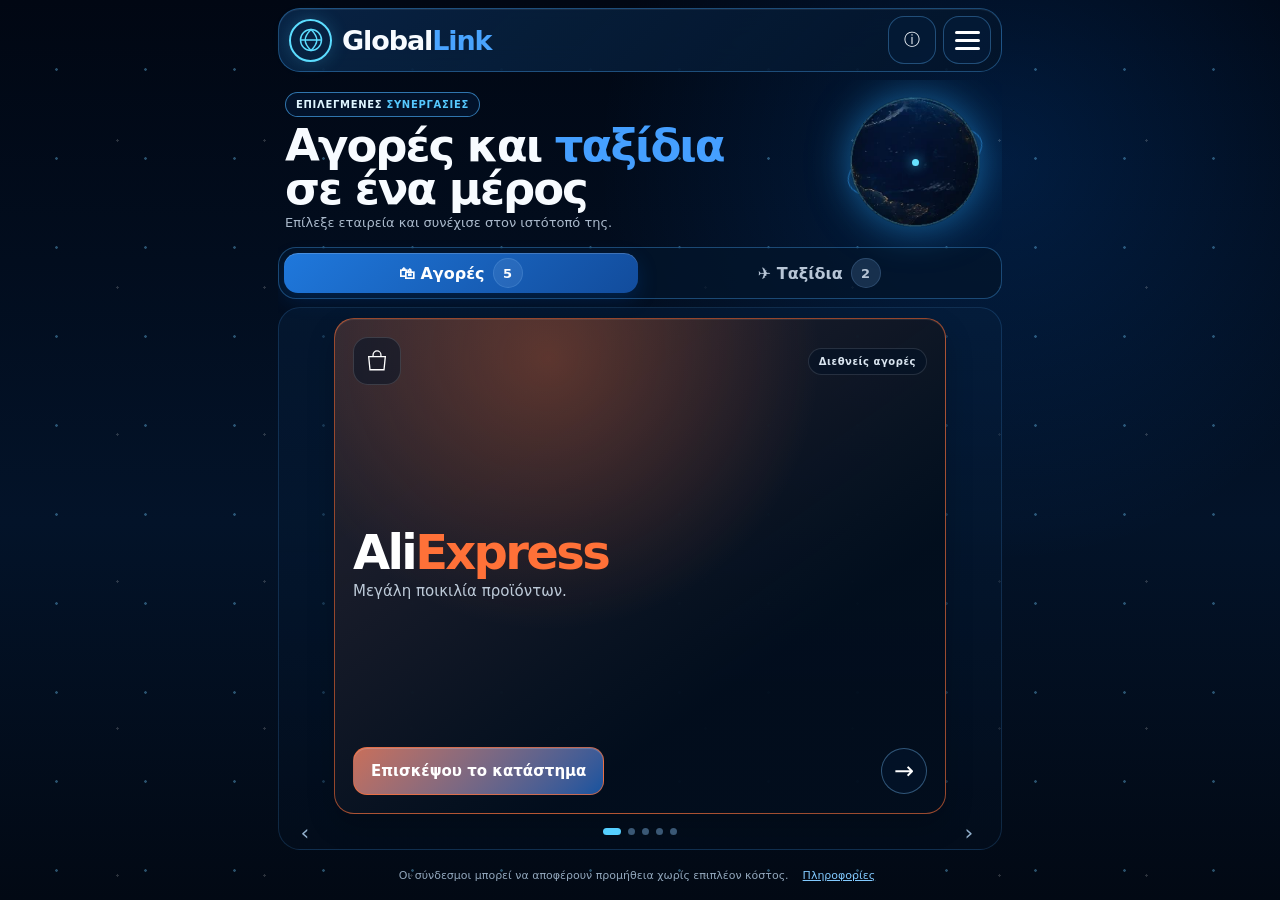
==== commit 07c27fec: "Κινούμενη Γη και πλήρες κλείδωμα χωρίς σκρολ" ====
--- a/professional-preview/index.html
+++ b/professional-preview/index.html
@@ -20,7 +20,16 @@
       --safe-bottom:env(safe-area-inset-bottom,0px);
     }
     *{box-sizing:border-box}
-    html,body{width:100%;height:100%;margin:0;overflow:hidden}
+    html,body{
+      position:fixed;
+      inset:0;
+      width:100%;
+      height:100%;
+      margin:0;
+      overflow:hidden !important;
+      overscroll-behavior:none;
+      touch-action:none;
+    }
     body{
       color:var(--text);
       font-family:Inter,ui-sans-serif,system-ui,-apple-system,BlinkMacSystemFont,"Segoe UI",Arial,sans-serif;
@@ -43,7 +52,8 @@
     .app{
       position:relative;z-index:1;
       width:min(100%,760px);
-      height:100dvh;
+      height:var(--app-height,100svh);
+      max-height:var(--app-height,100svh);
       margin:0 auto;
       padding:calc(8px + var(--safe-top)) 12px calc(8px + var(--safe-bottom));
       display:grid;
@@ -113,9 +123,17 @@
     }
     .globe-wrap::before{transform:rotate(-18deg)}
     .globe-wrap::after{transform:rotate(38deg);width:128px;height:76px;opacity:.64}
-    #globeCanvas{
-      position:relative;z-index:2;width:112px;height:112px;border-radius:50%;
+    .spinning-earth{
+      position:relative;
+      z-index:2;
+      display:block;
+      width:112px;
+      height:112px;
+      border-radius:50%;
+      object-fit:contain;
       filter:drop-shadow(0 0 20px rgba(42,171,255,.55));
+      pointer-events:none;
+      user-select:none;
     }
     .satellite{
       position:absolute;z-index:3;width:7px;height:7px;border-radius:50%;
@@ -246,7 +264,7 @@
       .hero h1{font-size:clamp(27px,7.4vw,38px)}
       .hero p{display:none}
       .globe-wrap{width:108px;height:108px}
-      #globeCanvas{width:94px;height:94px}
+      .spinning-earth{width:94px;height:94px}
       .globe-wrap::before{width:115px;height:46px}
       .globe-wrap::after{width:108px;height:63px}
       .card{padding:14px;gap:7px}
@@ -259,7 +277,7 @@
       .app{padding-left:18px;padding-right:18px}
       .hero{grid-template-columns:minmax(0,1fr) 155px}
       .globe-wrap{width:150px;height:150px}
-      #globeCanvas{width:132px;height:132px}
+      .spinning-earth{width:132px;height:132px}
       .card{inset:10px 55px 35px}
     }
   </style>
@@ -292,7 +310,10 @@
           <p>Επίλεξε εταιρεία και συνέχισε στον ιστότοπό της.</p>
         </div>
         <div class="globe-wrap" aria-label="Περιστρεφόμενη Γη">
-          <canvas id="globeCanvas" width="180" height="180"></canvas>
+          <picture>
+            <source srcset="assets/earth-spin.webp" type="image/webp">
+            <img class="spinning-earth" src="assets/earth-spin.gif" alt="Περιστρεφόμενη Γη">
+          </picture>
           <span class="satellite"></span>
         </div>
       </section>
@@ -541,89 +562,6 @@
       if (event.key === 'Escape') modal.classList.remove('open');
     });
 
-    // Πραγματική περιστροφή σφαίρας με Canvas.
-    const globeCanvas = document.getElementById('globeCanvas');
-    const globeContext = globeCanvas.getContext('2d', { alpha: true });
-    const globeSize = globeCanvas.width;
-    const radius = globeSize / 2;
-    const output = globeContext.createImageData(globeSize, globeSize);
-    const textureImage = new Image();
-    let texturePixels = null;
-    let textureWidth = 0;
-    let textureHeight = 0;
-    let rotation = 0;
-    let previousTime = performance.now();
-
-    const pixelMap = [];
-    for (let y = 0; y < globeSize; y++) {
-      for (let x = 0; x < globeSize; x++) {
-        const nx = (x - radius) / radius;
-        const ny = (y - radius) / radius;
-        const distance = nx * nx + ny * ny;
-        if (distance <= 1) {
-          const nz = Math.sqrt(1 - distance);
-          const latitude = Math.asin(-ny);
-          const longitudeBase = Math.atan2(nx, nz);
-          const light = Math.max(.34, .28 + .82 * Math.max(0, nx * -.38 + ny * -.32 + nz * .86));
-          pixelMap.push({ x, y, latitude, longitudeBase, light, edge: Math.pow(nz, .32) });
-        }
-      }
-    }
-
-    function drawGlobe(time) {
-      if (!texturePixels) {
-        requestAnimationFrame(drawGlobe);
-        return;
-      }
-      const delta = Math.min(40, time - previousTime);
-      previousTime = time;
-      rotation = (rotation + delta * 0.00042) % (Math.PI * 2);
-
-      output.data.fill(0);
-      for (const pixel of pixelMap) {
-        let longitude = pixel.longitudeBase + rotation;
-        longitude = ((longitude / (Math.PI * 2)) + .5) % 1;
-        if (longitude < 0) longitude += 1;
-        const latitudeNormalized = .5 - pixel.latitude / Math.PI;
-        const tx = Math.min(textureWidth - 1, Math.floor(longitude * textureWidth));
-        const ty = Math.min(textureHeight - 1, Math.floor(latitudeNormalized * textureHeight));
-        const sourceIndex = (ty * textureWidth + tx) * 4;
-        const targetIndex = (pixel.y * globeSize + pixel.x) * 4;
-        const shade = pixel.light * pixel.edge;
-
-        output.data[targetIndex] = Math.min(255, texturePixels[sourceIndex] * shade + 7);
-        output.data[targetIndex + 1] = Math.min(255, texturePixels[sourceIndex + 1] * shade + 14);
-        output.data[targetIndex + 2] = Math.min(255, texturePixels[sourceIndex + 2] * shade + 25);
-        output.data[targetIndex + 3] = 255;
-      }
-
-      globeContext.putImageData(output, 0, 0);
-      globeContext.globalCompositeOperation = 'source-atop';
-      const glow = globeContext.createRadialGradient(58, 48, 2, 90, 90, 90);
-      glow.addColorStop(0, 'rgba(255,255,255,.20)');
-      glow.addColorStop(.32, 'rgba(86,190,255,.05)');
-      glow.addColorStop(1, 'rgba(0,24,60,.18)');
-      globeContext.fillStyle = glow;
-      globeContext.fillRect(0, 0, globeSize, globeSize);
-      globeContext.globalCompositeOperation = 'source-over';
-
-      requestAnimationFrame(drawGlobe);
-    }
-
-    textureImage.onload = () => {
-      const textureCanvas = document.createElement('canvas');
-      textureCanvas.width = textureImage.naturalWidth;
-      textureCanvas.height = textureImage.naturalHeight;
-      const textureContext = textureCanvas.getContext('2d', { willReadFrequently: true });
-      textureContext.drawImage(textureImage, 0, 0);
-      const textureData = textureContext.getImageData(0, 0, textureCanvas.width, textureCanvas.height);
-      texturePixels = textureData.data;
-      textureWidth = textureCanvas.width;
-      textureHeight = textureCanvas.height;
-      requestAnimationFrame(drawGlobe);
-    };
-    textureImage.src = 'assets/earth-texture.webp';
-
     renderCard();
   </script>
 </body>
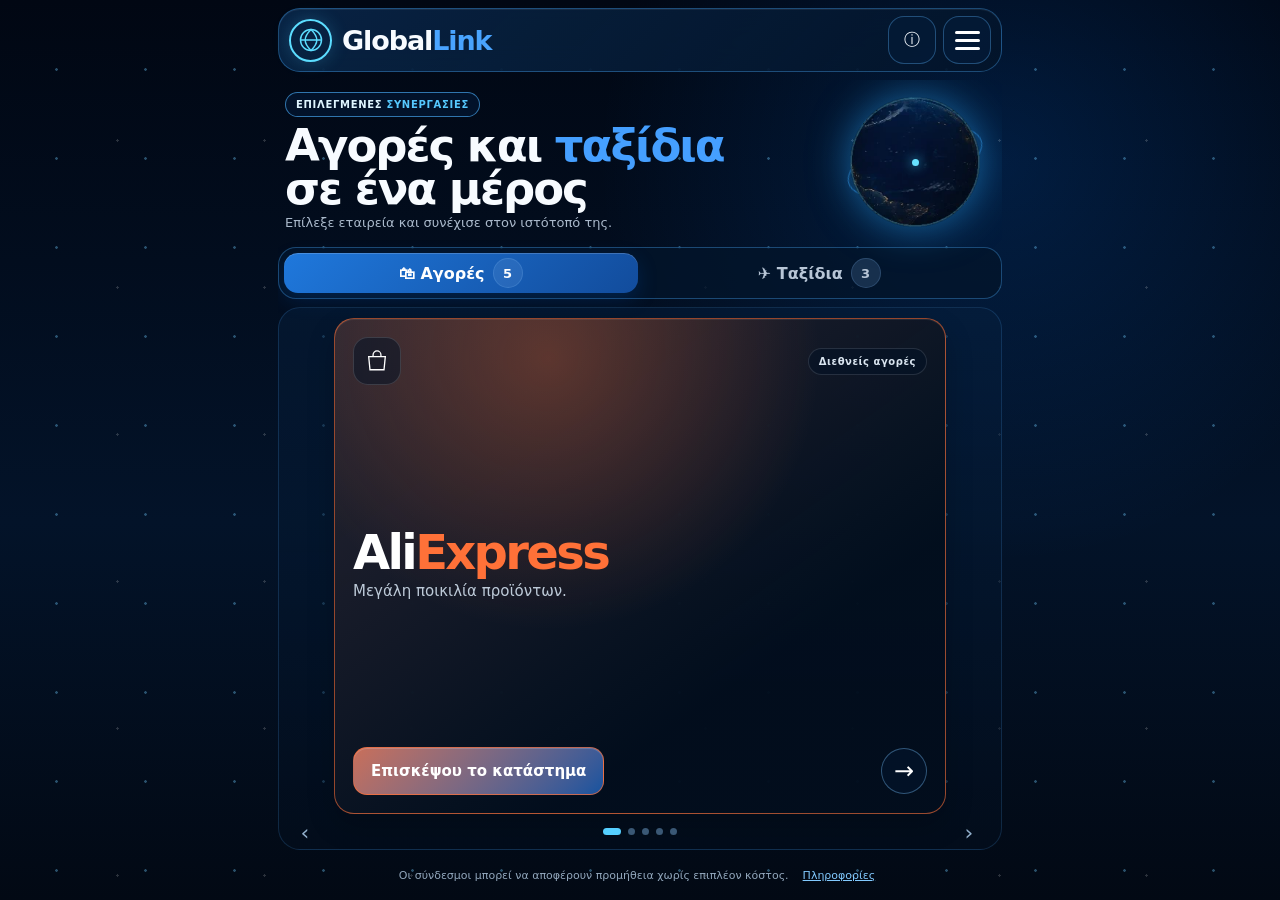
==== commit 5e543aa1: "Προσθήκη DiscoverCars και 8 συνεργασιών με ID" ====
--- a/professional-preview/index.html
+++ b/professional-preview/index.html
@@ -323,7 +323,7 @@
           🛍 Αγορές <span class="count">5</span>
         </button>
         <button class="tab" type="button" data-category="travel" aria-selected="false">
-          ✈ Ταξίδια <span class="count">2</span>
+          ✈ Ταξίδια <span class="count">3</span>
         </button>
       </nav>
 
@@ -440,6 +440,15 @@
       accent: '#55dfd4',
       mark: 'Ferry<span>scanner</span>',
       url: 'https://go.linkwi.se/z/12865-0/CD28424/?lnkurl=https%3A%2F%2Fwww.ferryscanner.com%2Fel%2Fferry'
+    },
+    {
+      name: 'DiscoverCars',
+      category: 'Ενοικίαση αυτοκινήτων',
+      description: 'Σύγκρινε τιμές ενοικίασης αυτοκινήτων παγκοσμίως.',
+      action: 'Βρες αυτοκίνητο',
+      accent: '#ffd54a',
+      mark: 'Discover<span>Cars</span>',
+      url: 'https://www.discovercars.com/?a_aid=Gmp'
     }
   ]
 };
